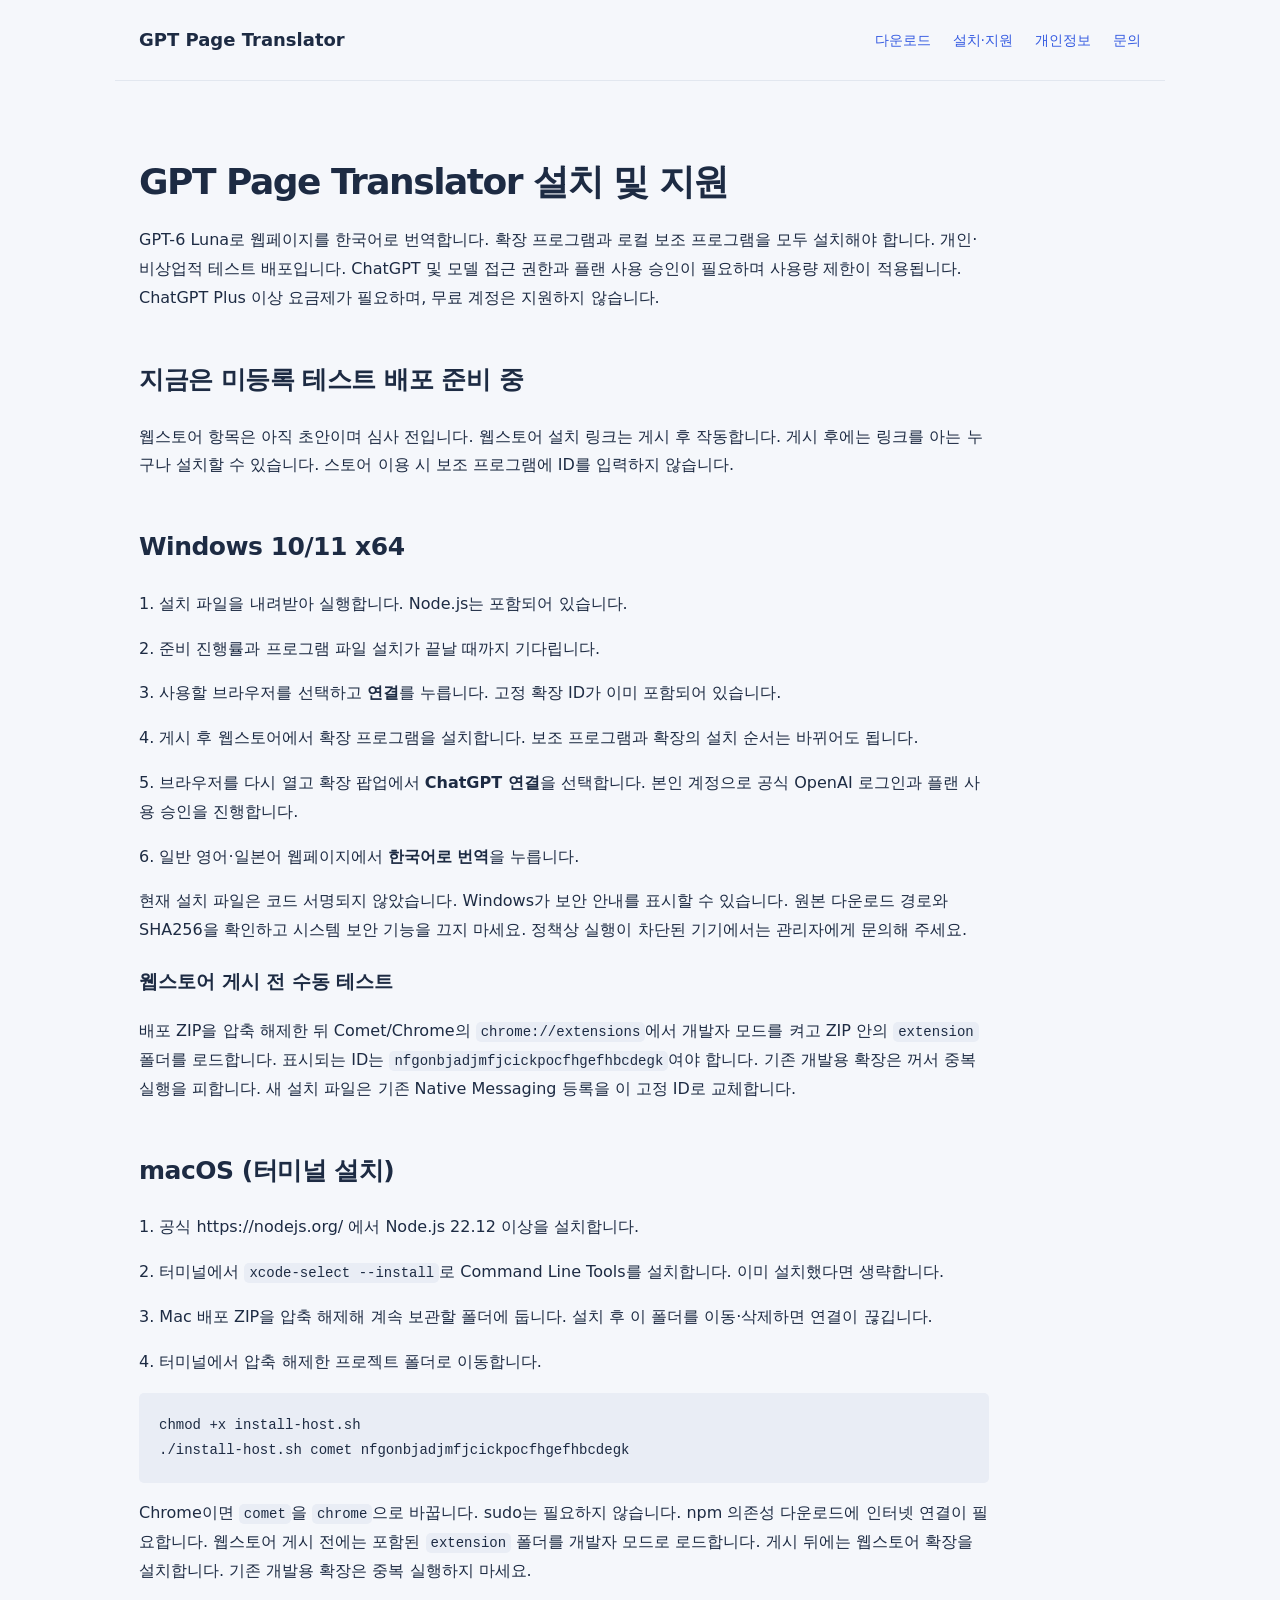
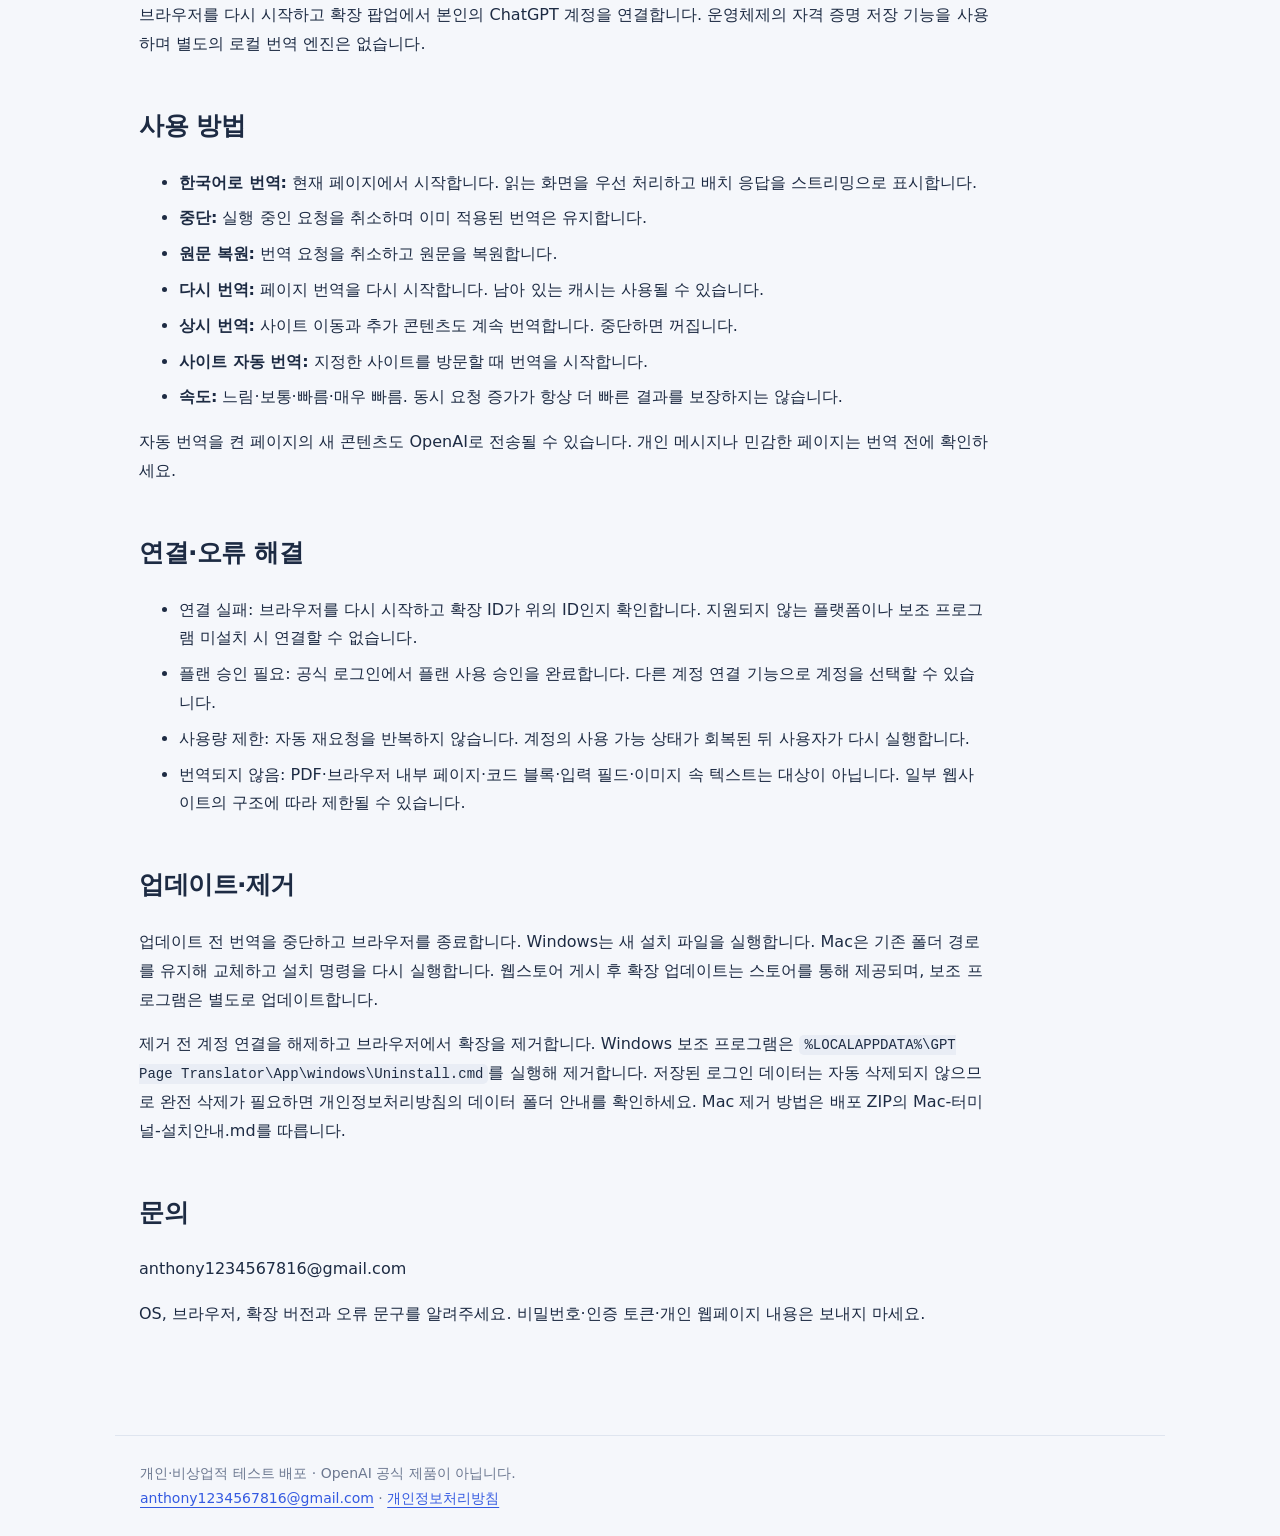
==== install.html @ ef42fb4f "Require ChatGPT Plus and preserve screenshot aspect ratio" ====
<!doctype html><html lang="ko"><head><meta charset="utf-8"><meta name="viewport" content="width=device-width,initial-scale=1"><title>설치·지원 · GPT Page Translator</title><meta name="description" content="GPT-6 Luna 기반 한국어 웹페이지 번역기. 설치 안내, 다운로드 및 개인정보처리방침."><link rel="stylesheet" href="style.css"></head><body><nav><strong>GPT Page Translator</strong><div class="links"><a href="index.html">다운로드</a><a href="install.html">설치·지원</a><a href="privacy.html">개인정보</a><a href="mailto:anthony1234567816@gmail.com">문의</a></div></nav><main><article class="article"><h1>GPT Page Translator 설치 및 지원</h1><p>GPT-6 Luna로 웹페이지를 한국어로 번역합니다. 확장 프로그램과 로컬 보조 프로그램을 모두 설치해야 합니다. 개인·비상업적 테스트 배포입니다. ChatGPT 및 모델 접근 권한과 플랜 사용 승인이 필요하며 사용량 제한이 적용됩니다. ChatGPT Plus 이상 요금제가 필요하며, 무료 계정은 지원하지 않습니다.</p><h2>지금은 미등록 테스트 배포 준비 중</h2><p>웹스토어 항목은 아직 초안이며 심사 전입니다. 웹스토어 설치 링크는 게시 후 작동합니다. 게시 후에는 링크를 아는 누구나 설치할 수 있습니다. 스토어 이용 시 보조 프로그램에 ID를 입력하지 않습니다.</p><h2>Windows 10/11 x64</h2><p>1. 설치 파일을 내려받아 실행합니다. Node.js는 포함되어 있습니다.</p><p>2. 준비 진행률과 프로그램 파일 설치가 끝날 때까지 기다립니다.</p><p>3. 사용할 브라우저를 선택하고 <strong>연결</strong>를 누릅니다. 고정 확장 ID가 이미 포함되어 있습니다.</p><p>4. 게시 후 웹스토어에서 확장 프로그램을 설치합니다. 보조 프로그램과 확장의 설치 순서는 바뀌어도 됩니다.</p><p>5. 브라우저를 다시 열고 확장 팝업에서 <strong>ChatGPT 연결</strong>을 선택합니다. 본인 계정으로 공식 OpenAI 로그인과 플랜 사용 승인을 진행합니다.</p><p>6. 일반 영어·일본어 웹페이지에서 <strong>한국어로 번역</strong>을 누릅니다.</p><p>현재 설치 파일은 코드 서명되지 않았습니다. Windows가 보안 안내를 표시할 수 있습니다. 원본 다운로드 경로와 SHA256을 확인하고 시스템 보안 기능을 끄지 마세요. 정책상 실행이 차단된 기기에서는 관리자에게 문의해 주세요.</p><h3>웹스토어 게시 전 수동 테스트</h3><p>배포 ZIP을 압축 해제한 뒤 Comet/Chrome의 <code>chrome://extensions</code>에서 개발자 모드를 켜고 ZIP 안의 <code>extension</code> 폴더를 로드합니다. 표시되는 ID는 <code>nfgonbjadjmfjcickpocfhgefhbcdegk</code>여야 합니다. 기존 개발용 확장은 꺼서 중복 실행을 피합니다. 새 설치 파일은 기존 Native Messaging 등록을 이 고정 ID로 교체합니다.</p><h2>macOS (터미널 설치)</h2><p>1. 공식 https://nodejs.org/ 에서 Node.js 22.12 이상을 설치합니다.</p><p>2. 터미널에서 <code>xcode-select --install</code>로 Command Line Tools를 설치합니다. 이미 설치했다면 생략합니다.</p><p>3. Mac 배포 ZIP을 압축 해제해 계속 보관할 폴더에 둡니다. 설치 후 이 폴더를 이동·삭제하면 연결이 끊깁니다.</p><p>4. 터미널에서 압축 해제한 프로젝트 폴더로 이동합니다.</p><pre><code>chmod +x install-host.sh
./install-host.sh comet nfgonbjadjmfjcickpocfhgefhbcdegk
</code></pre><p>Chrome이면 <code>comet</code>을 <code>chrome</code>으로 바꿉니다. sudo는 필요하지 않습니다. npm 의존성 다운로드에 인터넷 연결이 필요합니다. 웹스토어 게시 전에는 포함된 <code>extension</code> 폴더를 개발자 모드로 로드합니다. 게시 뒤에는 웹스토어 확장을 설치합니다. 기존 개발용 확장은 중복 실행하지 마세요.</p><p>브라우저를 다시 시작하고 확장 팝업에서 본인의 ChatGPT 계정을 연결합니다. 운영체제의 자격 증명 저장 기능을 사용하며 별도의 로컬 번역 엔진은 없습니다.</p><h2>사용 방법</h2><ul><li><strong>한국어로 번역:</strong> 현재 페이지에서 시작합니다. 읽는 화면을 우선 처리하고 배치 응답을 스트리밍으로 표시합니다.</li><li><strong>중단:</strong> 실행 중인 요청을 취소하며 이미 적용된 번역은 유지합니다.</li><li><strong>원문 복원:</strong> 번역 요청을 취소하고 원문을 복원합니다.</li><li><strong>다시 번역:</strong> 페이지 번역을 다시 시작합니다. 남아 있는 캐시는 사용될 수 있습니다.</li><li><strong>상시 번역:</strong> 사이트 이동과 추가 콘텐츠도 계속 번역합니다. 중단하면 꺼집니다.</li><li><strong>사이트 자동 번역:</strong> 지정한 사이트를 방문할 때 번역을 시작합니다.</li><li><strong>속도:</strong> 느림·보통·빠름·매우 빠름. 동시 요청 증가가 항상 더 빠른 결과를 보장하지는 않습니다.</li></ul><p>자동 번역을 켠 페이지의 새 콘텐츠도 OpenAI로 전송될 수 있습니다. 개인 메시지나 민감한 페이지는 번역 전에 확인하세요.</p><h2>연결·오류 해결</h2><ul><li>연결 실패: 브라우저를 다시 시작하고 확장 ID가 위의 ID인지 확인합니다. 지원되지 않는 플랫폼이나 보조 프로그램 미설치 시 연결할 수 없습니다.</li><li>플랜 승인 필요: 공식 로그인에서 플랜 사용 승인을 완료합니다. 다른 계정 연결 기능으로 계정을 선택할 수 있습니다.</li><li>사용량 제한: 자동 재요청을 반복하지 않습니다. 계정의 사용 가능 상태가 회복된 뒤 사용자가 다시 실행합니다.</li><li>번역되지 않음: PDF·브라우저 내부 페이지·코드 블록·입력 필드·이미지 속 텍스트는 대상이 아닙니다. 일부 웹사이트의 구조에 따라 제한될 수 있습니다.</li></ul><h2>업데이트·제거</h2><p>업데이트 전 번역을 중단하고 브라우저를 종료합니다. Windows는 새 설치 파일을 실행합니다. Mac은 기존 폴더 경로를 유지해 교체하고 설치 명령을 다시 실행합니다. 웹스토어 게시 후 확장 업데이트는 스토어를 통해 제공되며, 보조 프로그램은 별도로 업데이트합니다.</p><p>제거 전 계정 연결을 해제하고 브라우저에서 확장을 제거합니다. Windows 보조 프로그램은 <code>%LOCALAPPDATA%\GPT Page Translator\App\windows\Uninstall.cmd</code>를 실행해 제거합니다. 저장된 로그인 데이터는 자동 삭제되지 않으므로 완전 삭제가 필요하면 개인정보처리방침의 데이터 폴더 안내를 확인하세요. Mac 제거 방법은 배포 ZIP의 Mac-터미널-설치안내.md를 따릅니다.</p><h2>문의</h2><p>anthony1234567816@gmail.com</p><p>OS, 브라우저, 확장 버전과 오류 문구를 알려주세요. 비밀번호·인증 토큰·개인 웹페이지 내용은 보내지 마세요.</p></article></main><footer>개인·비상업적 테스트 배포 · OpenAI 공식 제품이 아닙니다.<br><a href="mailto:anthony1234567816@gmail.com">anthony1234567816@gmail.com</a> · <a href="privacy.html">개인정보처리방침</a></footer></body></html>
---- style.css ----
*{box-sizing:border-box}html{scroll-behavior:smooth}body{margin:0;background:#f5f7fb;color:#1d2b43;font:16px/1.8 system-ui,-apple-system,sans-serif}a{color:#345ae1;text-underline-offset:4px}nav{max-width:1050px;margin:auto;padding:24px;display:flex;align-items:center;justify-content:space-between;gap:20px;border-bottom:1px solid #e2e7ef}nav a{font-size:14px;text-decoration:none}nav strong{font-size:18px}.links{display:flex;gap:22px;flex-wrap:wrap}main{max-width:1050px;margin:auto;padding:60px 24px 90px}h1{font-size:clamp(32px,5vw,52px);line-height:1.25;letter-spacing:-1.5px;margin:18px 0 22px}h2{font-size:25px;margin-top:44px;letter-spacing:-.5px}h3{font-size:19px}.tag{display:inline-block;border:1px solid #d8e0f7;color:#4560a1;border-radius:40px;padding:3px 12px;font-size:13px}.intro{font-size:19px;color:#5a6983;max-width:720px}.cards{display:grid;grid-template-columns:1fr 1fr;gap:22px;margin:35px 0}.card{background:white;border:1px solid #e0e5ef;padding:30px;border-radius:20px}.card h2{margin:0 0 10px}.button{display:inline-block;background:#4563ea;color:white;text-decoration:none;border-radius:10px;padding:12px 20px;margin-top:15px;font-weight:600}.secondary{background:#e9edfb;color:#3651bf}.note{background:#eaf0fd;border-left:3px solid #6d83e9;padding:18px 22px;color:#435675}.muted{font-size:14px;color:#68758c}code,pre{background:#e9edf5;border-radius:5px;font-size:14px}code{padding:2px 5px}pre{padding:20px;overflow-x:auto}pre code{padding:0}li{margin:7px 0}.article{max-width:850px}.article h1{font-size:36px}footer{border-top:1px solid #dfe5ef;max-width:1050px;margin:auto;padding:25px;font-size:14px;color:#6c7890}.shot{width:100%;height:auto;max-width:100%;display:block;border-radius:15px;border:1px solid #dbe2ef;margin:35px 0}table{border-collapse:collapse;width:100%;font-size:14px}th,td{border-bottom:1px solid #dfe4ed;padding:12px;text-align:left}@media(max-width:650px){nav{align-items:flex-start;flex-direction:column}.cards{grid-template-columns:1fr}main{padding-top:35px}}@media(prefers-reduced-motion:reduce){html{scroll-behavior:auto}}
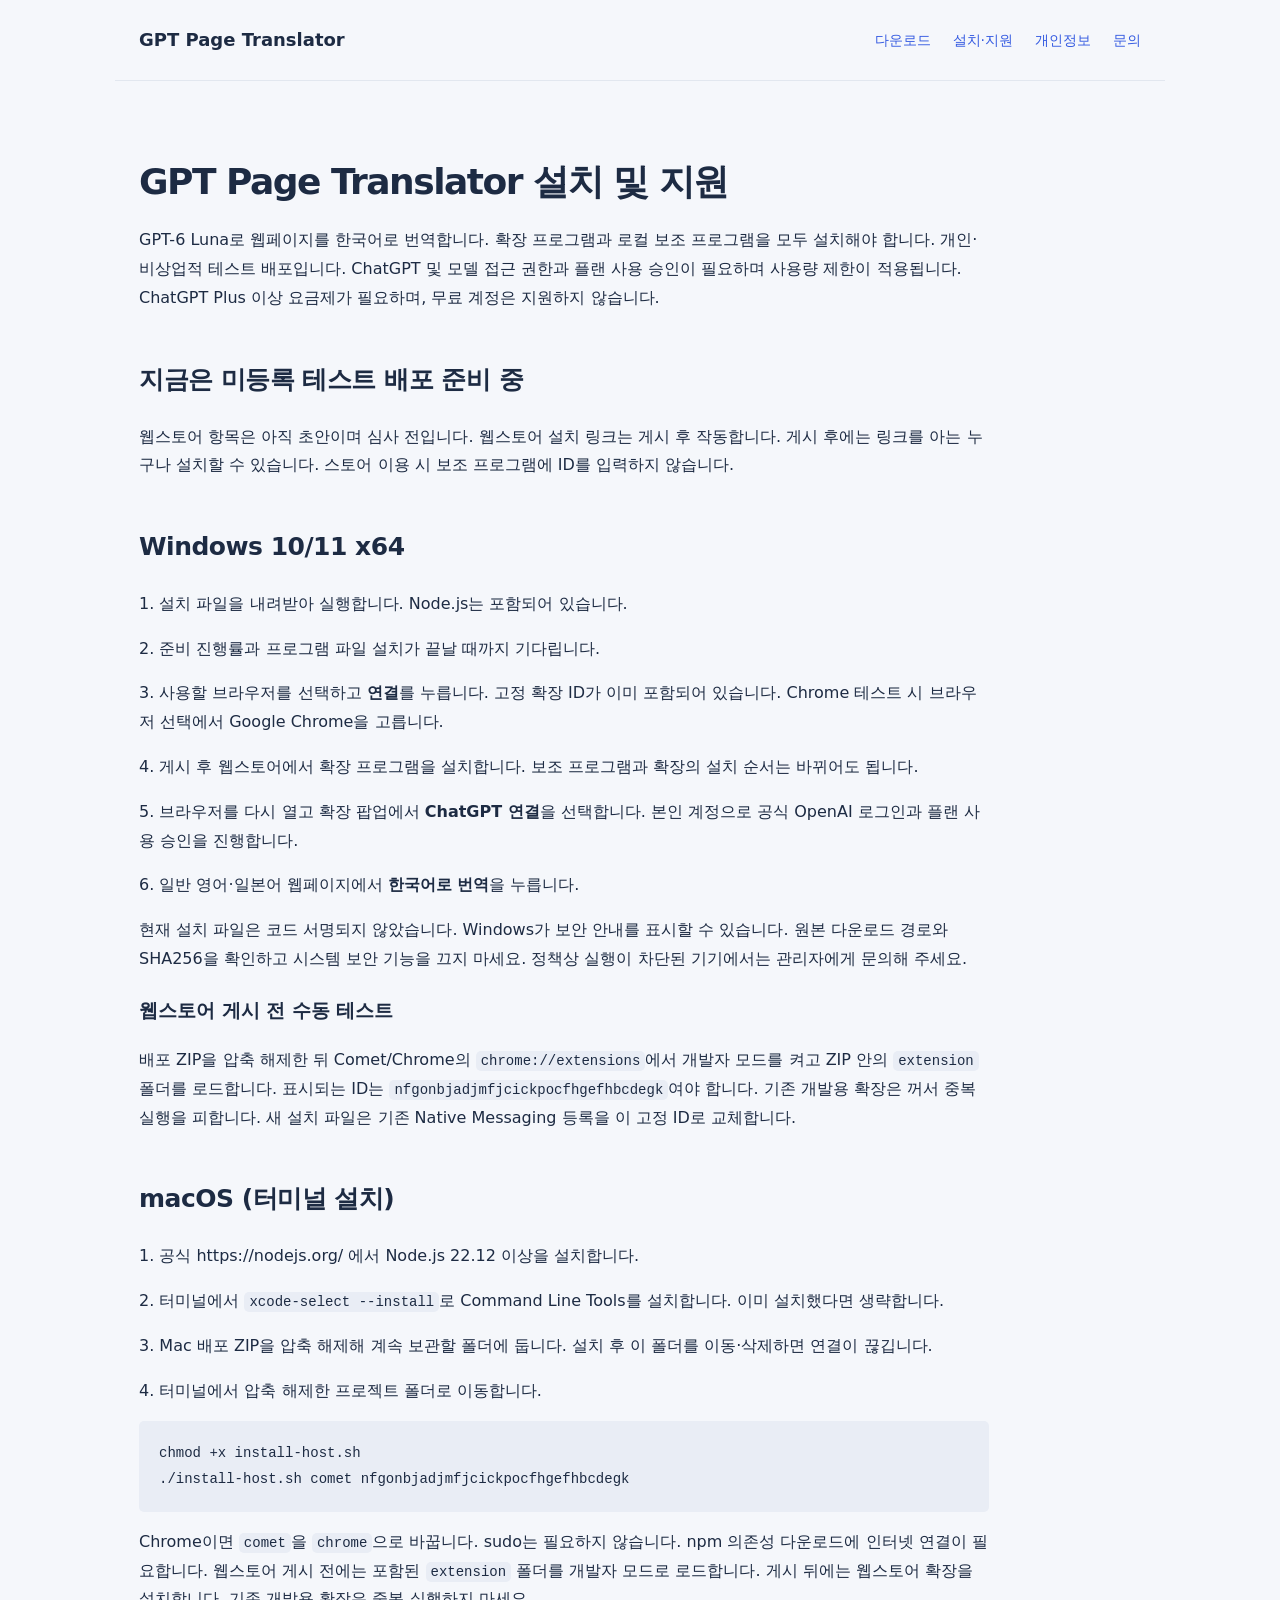
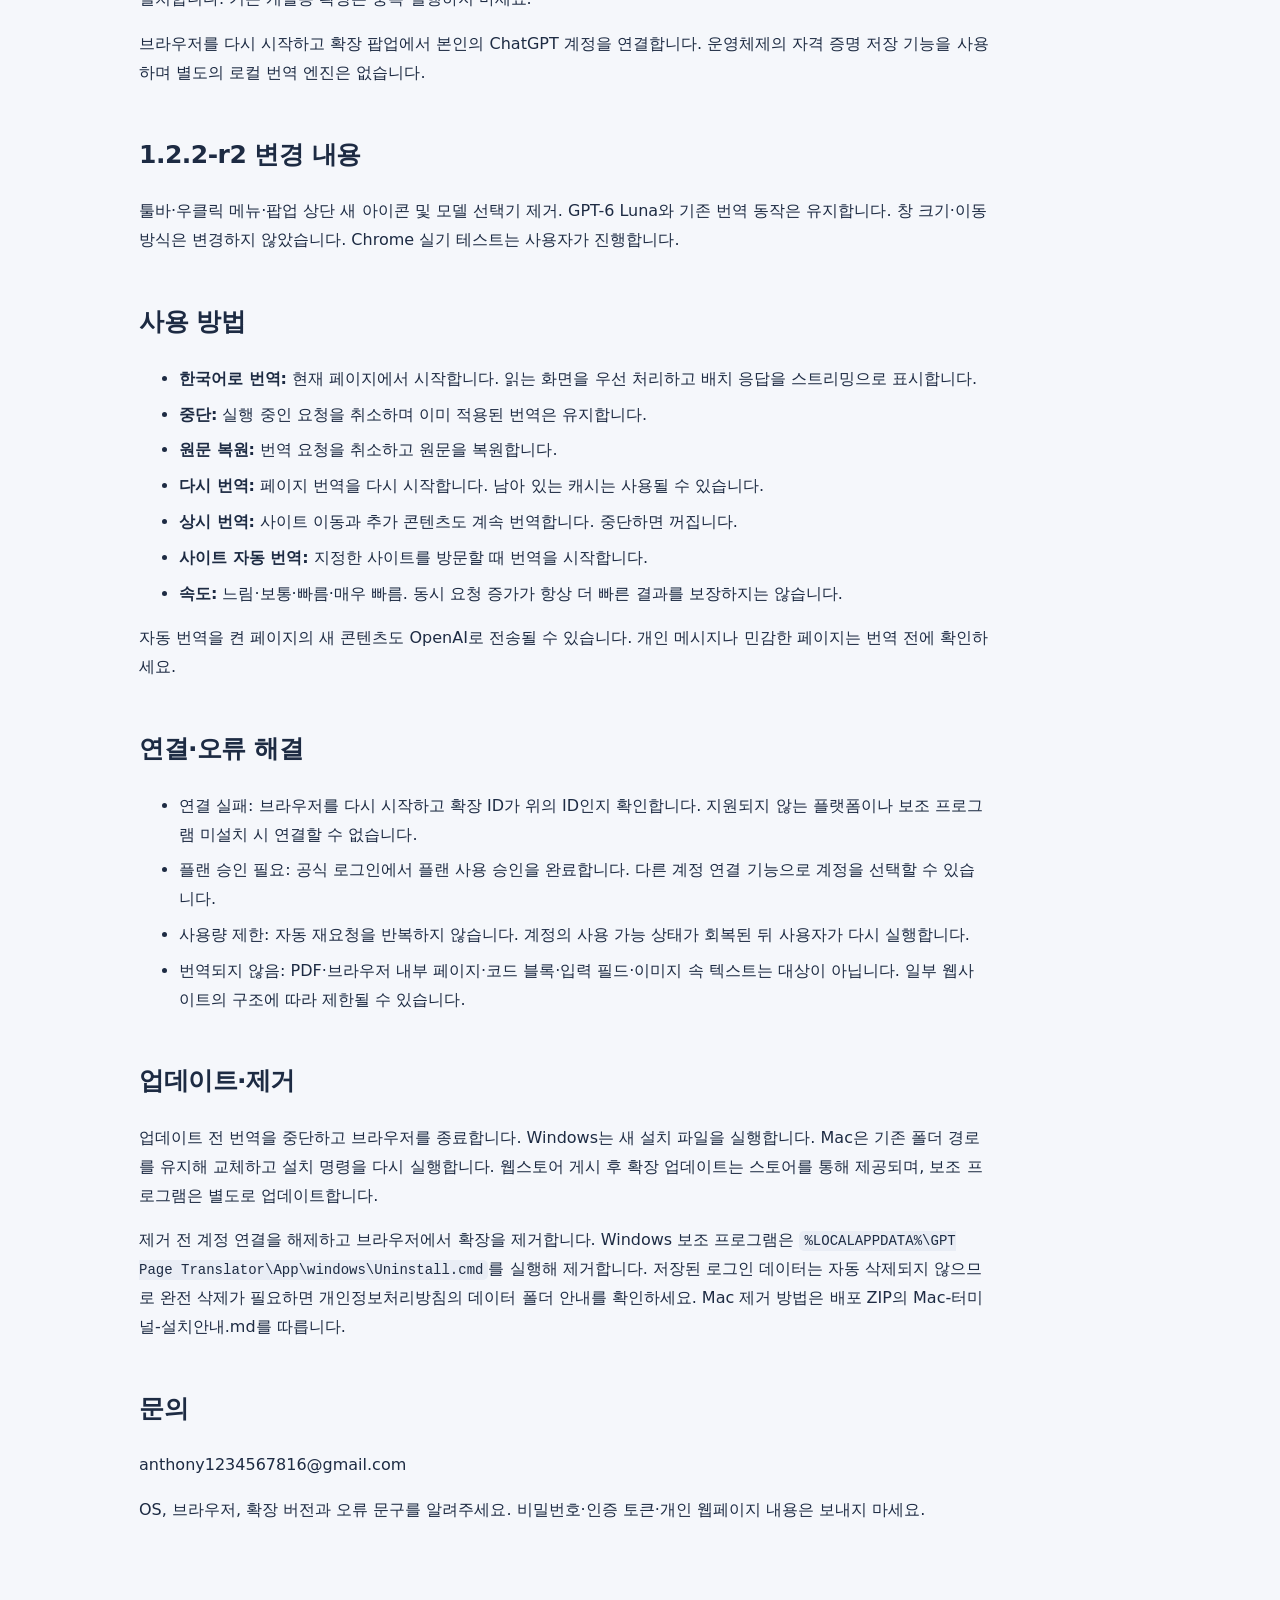
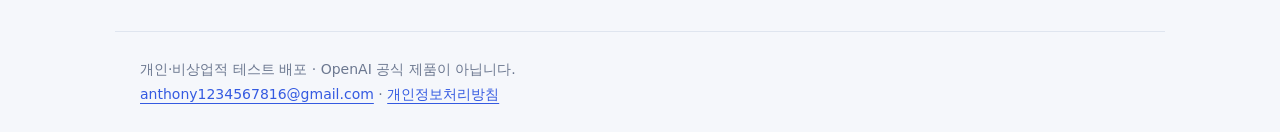
==== commit d68dbda6: "Point downloads to refreshed 1.2.2-r2 Chrome test packages" ====
--- a/install.html
+++ b/install.html
@@ -1,3 +1,3 @@
-<!doctype html><html lang="ko"><head><meta charset="utf-8"><meta name="viewport" content="width=device-width,initial-scale=1"><title>설치·지원 · GPT Page Translator</title><meta name="description" content="GPT-6 Luna 기반 한국어 웹페이지 번역기. 설치 안내, 다운로드 및 개인정보처리방침."><link rel="stylesheet" href="style.css"></head><body><nav><strong>GPT Page Translator</strong><div class="links"><a href="index.html">다운로드</a><a href="install.html">설치·지원</a><a href="privacy.html">개인정보</a><a href="mailto:anthony1234567816@gmail.com">문의</a></div></nav><main><article class="article"><h1>GPT Page Translator 설치 및 지원</h1><p>GPT-6 Luna로 웹페이지를 한국어로 번역합니다. 확장 프로그램과 로컬 보조 프로그램을 모두 설치해야 합니다. 개인·비상업적 테스트 배포입니다. ChatGPT 및 모델 접근 권한과 플랜 사용 승인이 필요하며 사용량 제한이 적용됩니다. ChatGPT Plus 이상 요금제가 필요하며, 무료 계정은 지원하지 않습니다.</p><h2>지금은 미등록 테스트 배포 준비 중</h2><p>웹스토어 항목은 아직 초안이며 심사 전입니다. 웹스토어 설치 링크는 게시 후 작동합니다. 게시 후에는 링크를 아는 누구나 설치할 수 있습니다. 스토어 이용 시 보조 프로그램에 ID를 입력하지 않습니다.</p><h2>Windows 10/11 x64</h2><p>1. 설치 파일을 내려받아 실행합니다. Node.js는 포함되어 있습니다.</p><p>2. 준비 진행률과 프로그램 파일 설치가 끝날 때까지 기다립니다.</p><p>3. 사용할 브라우저를 선택하고 <strong>연결</strong>를 누릅니다. 고정 확장 ID가 이미 포함되어 있습니다.</p><p>4. 게시 후 웹스토어에서 확장 프로그램을 설치합니다. 보조 프로그램과 확장의 설치 순서는 바뀌어도 됩니다.</p><p>5. 브라우저를 다시 열고 확장 팝업에서 <strong>ChatGPT 연결</strong>을 선택합니다. 본인 계정으로 공식 OpenAI 로그인과 플랜 사용 승인을 진행합니다.</p><p>6. 일반 영어·일본어 웹페이지에서 <strong>한국어로 번역</strong>을 누릅니다.</p><p>현재 설치 파일은 코드 서명되지 않았습니다. Windows가 보안 안내를 표시할 수 있습니다. 원본 다운로드 경로와 SHA256을 확인하고 시스템 보안 기능을 끄지 마세요. 정책상 실행이 차단된 기기에서는 관리자에게 문의해 주세요.</p><h3>웹스토어 게시 전 수동 테스트</h3><p>배포 ZIP을 압축 해제한 뒤 Comet/Chrome의 <code>chrome://extensions</code>에서 개발자 모드를 켜고 ZIP 안의 <code>extension</code> 폴더를 로드합니다. 표시되는 ID는 <code>nfgonbjadjmfjcickpocfhgefhbcdegk</code>여야 합니다. 기존 개발용 확장은 꺼서 중복 실행을 피합니다. 새 설치 파일은 기존 Native Messaging 등록을 이 고정 ID로 교체합니다.</p><h2>macOS (터미널 설치)</h2><p>1. 공식 https://nodejs.org/ 에서 Node.js 22.12 이상을 설치합니다.</p><p>2. 터미널에서 <code>xcode-select --install</code>로 Command Line Tools를 설치합니다. 이미 설치했다면 생략합니다.</p><p>3. Mac 배포 ZIP을 압축 해제해 계속 보관할 폴더에 둡니다. 설치 후 이 폴더를 이동·삭제하면 연결이 끊깁니다.</p><p>4. 터미널에서 압축 해제한 프로젝트 폴더로 이동합니다.</p><pre><code>chmod +x install-host.sh
+<!doctype html><html lang="ko"><head><meta charset="utf-8"><meta name="viewport" content="width=device-width,initial-scale=1"><title>설치·지원 · GPT Page Translator</title><meta name="description" content="GPT-6 Luna 기반 한국어 웹페이지 번역기. 설치 안내, 다운로드 및 개인정보처리방침."><link rel="stylesheet" href="style-1.2.2-ko.css"></head><body><nav><strong>GPT Page Translator</strong><div class="links"><a href="index.html">다운로드</a><a href="install.html">설치·지원</a><a href="privacy.html">개인정보</a><a href="mailto:anthony1234567816@gmail.com">문의</a></div></nav><main><article class="article"><h1>GPT Page Translator 설치 및 지원</h1><p>GPT-6 Luna로 웹페이지를 한국어로 번역합니다. 확장 프로그램과 로컬 보조 프로그램을 모두 설치해야 합니다. 개인·비상업적 테스트 배포입니다. ChatGPT 및 모델 접근 권한과 플랜 사용 승인이 필요하며 사용량 제한이 적용됩니다. ChatGPT Plus 이상 요금제가 필요하며, 무료 계정은 지원하지 않습니다.</p><h2>지금은 미등록 테스트 배포 준비 중</h2><p>웹스토어 항목은 아직 초안이며 심사 전입니다. 웹스토어 설치 링크는 게시 후 작동합니다. 게시 후에는 링크를 아는 누구나 설치할 수 있습니다. 스토어 이용 시 보조 프로그램에 ID를 입력하지 않습니다.</p><h2>Windows 10/11 x64</h2><p>1. 설치 파일을 내려받아 실행합니다. Node.js는 포함되어 있습니다.</p><p>2. 준비 진행률과 프로그램 파일 설치가 끝날 때까지 기다립니다.</p><p>3. 사용할 브라우저를 선택하고 <strong>연결</strong>를 누릅니다. 고정 확장 ID가 이미 포함되어 있습니다. Chrome 테스트 시 브라우저 선택에서 Google Chrome을 고릅니다.</p><p>4. 게시 후 웹스토어에서 확장 프로그램을 설치합니다. 보조 프로그램과 확장의 설치 순서는 바뀌어도 됩니다.</p><p>5. 브라우저를 다시 열고 확장 팝업에서 <strong>ChatGPT 연결</strong>을 선택합니다. 본인 계정으로 공식 OpenAI 로그인과 플랜 사용 승인을 진행합니다.</p><p>6. 일반 영어·일본어 웹페이지에서 <strong>한국어로 번역</strong>을 누릅니다.</p><p>현재 설치 파일은 코드 서명되지 않았습니다. Windows가 보안 안내를 표시할 수 있습니다. 원본 다운로드 경로와 SHA256을 확인하고 시스템 보안 기능을 끄지 마세요. 정책상 실행이 차단된 기기에서는 관리자에게 문의해 주세요.</p><h3>웹스토어 게시 전 수동 테스트</h3><p>배포 ZIP을 압축 해제한 뒤 Comet/Chrome의 <code>chrome://extensions</code>에서 개발자 모드를 켜고 ZIP 안의 <code>extension</code> 폴더를 로드합니다. 표시되는 ID는 <code>nfgonbjadjmfjcickpocfhgefhbcdegk</code>여야 합니다. 기존 개발용 확장은 꺼서 중복 실행을 피합니다. 새 설치 파일은 기존 Native Messaging 등록을 이 고정 ID로 교체합니다.</p><h2>macOS (터미널 설치)</h2><p>1. 공식 https://nodejs.org/ 에서 Node.js 22.12 이상을 설치합니다.</p><p>2. 터미널에서 <code>xcode-select --install</code>로 Command Line Tools를 설치합니다. 이미 설치했다면 생략합니다.</p><p>3. Mac 배포 ZIP을 압축 해제해 계속 보관할 폴더에 둡니다. 설치 후 이 폴더를 이동·삭제하면 연결이 끊깁니다.</p><p>4. 터미널에서 압축 해제한 프로젝트 폴더로 이동합니다.</p><pre><code>chmod +x install-host.sh
 ./install-host.sh comet nfgonbjadjmfjcickpocfhgefhbcdegk
-</code></pre><p>Chrome이면 <code>comet</code>을 <code>chrome</code>으로 바꿉니다. sudo는 필요하지 않습니다. npm 의존성 다운로드에 인터넷 연결이 필요합니다. 웹스토어 게시 전에는 포함된 <code>extension</code> 폴더를 개발자 모드로 로드합니다. 게시 뒤에는 웹스토어 확장을 설치합니다. 기존 개발용 확장은 중복 실행하지 마세요.</p><p>브라우저를 다시 시작하고 확장 팝업에서 본인의 ChatGPT 계정을 연결합니다. 운영체제의 자격 증명 저장 기능을 사용하며 별도의 로컬 번역 엔진은 없습니다.</p><h2>사용 방법</h2><ul><li><strong>한국어로 번역:</strong> 현재 페이지에서 시작합니다. 읽는 화면을 우선 처리하고 배치 응답을 스트리밍으로 표시합니다.</li><li><strong>중단:</strong> 실행 중인 요청을 취소하며 이미 적용된 번역은 유지합니다.</li><li><strong>원문 복원:</strong> 번역 요청을 취소하고 원문을 복원합니다.</li><li><strong>다시 번역:</strong> 페이지 번역을 다시 시작합니다. 남아 있는 캐시는 사용될 수 있습니다.</li><li><strong>상시 번역:</strong> 사이트 이동과 추가 콘텐츠도 계속 번역합니다. 중단하면 꺼집니다.</li><li><strong>사이트 자동 번역:</strong> 지정한 사이트를 방문할 때 번역을 시작합니다.</li><li><strong>속도:</strong> 느림·보통·빠름·매우 빠름. 동시 요청 증가가 항상 더 빠른 결과를 보장하지는 않습니다.</li></ul><p>자동 번역을 켠 페이지의 새 콘텐츠도 OpenAI로 전송될 수 있습니다. 개인 메시지나 민감한 페이지는 번역 전에 확인하세요.</p><h2>연결·오류 해결</h2><ul><li>연결 실패: 브라우저를 다시 시작하고 확장 ID가 위의 ID인지 확인합니다. 지원되지 않는 플랫폼이나 보조 프로그램 미설치 시 연결할 수 없습니다.</li><li>플랜 승인 필요: 공식 로그인에서 플랜 사용 승인을 완료합니다. 다른 계정 연결 기능으로 계정을 선택할 수 있습니다.</li><li>사용량 제한: 자동 재요청을 반복하지 않습니다. 계정의 사용 가능 상태가 회복된 뒤 사용자가 다시 실행합니다.</li><li>번역되지 않음: PDF·브라우저 내부 페이지·코드 블록·입력 필드·이미지 속 텍스트는 대상이 아닙니다. 일부 웹사이트의 구조에 따라 제한될 수 있습니다.</li></ul><h2>업데이트·제거</h2><p>업데이트 전 번역을 중단하고 브라우저를 종료합니다. Windows는 새 설치 파일을 실행합니다. Mac은 기존 폴더 경로를 유지해 교체하고 설치 명령을 다시 실행합니다. 웹스토어 게시 후 확장 업데이트는 스토어를 통해 제공되며, 보조 프로그램은 별도로 업데이트합니다.</p><p>제거 전 계정 연결을 해제하고 브라우저에서 확장을 제거합니다. Windows 보조 프로그램은 <code>%LOCALAPPDATA%\GPT Page Translator\App\windows\Uninstall.cmd</code>를 실행해 제거합니다. 저장된 로그인 데이터는 자동 삭제되지 않으므로 완전 삭제가 필요하면 개인정보처리방침의 데이터 폴더 안내를 확인하세요. Mac 제거 방법은 배포 ZIP의 Mac-터미널-설치안내.md를 따릅니다.</p><h2>문의</h2><p>anthony1234567816@gmail.com</p><p>OS, 브라우저, 확장 버전과 오류 문구를 알려주세요. 비밀번호·인증 토큰·개인 웹페이지 내용은 보내지 마세요.</p></article></main><footer>개인·비상업적 테스트 배포 · OpenAI 공식 제품이 아닙니다.<br><a href="mailto:anthony1234567816@gmail.com">anthony1234567816@gmail.com</a> · <a href="privacy.html">개인정보처리방침</a></footer></body></html>+</code></pre><p>Chrome이면 <code>comet</code>을 <code>chrome</code>으로 바꿉니다. sudo는 필요하지 않습니다. npm 의존성 다운로드에 인터넷 연결이 필요합니다. 웹스토어 게시 전에는 포함된 <code>extension</code> 폴더를 개발자 모드로 로드합니다. 게시 뒤에는 웹스토어 확장을 설치합니다. 기존 개발용 확장은 중복 실행하지 마세요.</p><p>브라우저를 다시 시작하고 확장 팝업에서 본인의 ChatGPT 계정을 연결합니다. 운영체제의 자격 증명 저장 기능을 사용하며 별도의 로컬 번역 엔진은 없습니다.</p><h2>1.2.2-r2 변경 내용</h2><p>툴바·우클릭 메뉴·팝업 상단 새 아이콘 및 모델 선택기 제거. GPT-6 Luna와 기존 번역 동작은 유지합니다. 창 크기·이동 방식은 변경하지 않았습니다. Chrome 실기 테스트는 사용자가 진행합니다.</p><h2>사용 방법</h2><ul><li><strong>한국어로 번역:</strong> 현재 페이지에서 시작합니다. 읽는 화면을 우선 처리하고 배치 응답을 스트리밍으로 표시합니다.</li><li><strong>중단:</strong> 실행 중인 요청을 취소하며 이미 적용된 번역은 유지합니다.</li><li><strong>원문 복원:</strong> 번역 요청을 취소하고 원문을 복원합니다.</li><li><strong>다시 번역:</strong> 페이지 번역을 다시 시작합니다. 남아 있는 캐시는 사용될 수 있습니다.</li><li><strong>상시 번역:</strong> 사이트 이동과 추가 콘텐츠도 계속 번역합니다. 중단하면 꺼집니다.</li><li><strong>사이트 자동 번역:</strong> 지정한 사이트를 방문할 때 번역을 시작합니다.</li><li><strong>속도:</strong> 느림·보통·빠름·매우 빠름. 동시 요청 증가가 항상 더 빠른 결과를 보장하지는 않습니다.</li></ul><p>자동 번역을 켠 페이지의 새 콘텐츠도 OpenAI로 전송될 수 있습니다. 개인 메시지나 민감한 페이지는 번역 전에 확인하세요.</p><h2>연결·오류 해결</h2><ul><li>연결 실패: 브라우저를 다시 시작하고 확장 ID가 위의 ID인지 확인합니다. 지원되지 않는 플랫폼이나 보조 프로그램 미설치 시 연결할 수 없습니다.</li><li>플랜 승인 필요: 공식 로그인에서 플랜 사용 승인을 완료합니다. 다른 계정 연결 기능으로 계정을 선택할 수 있습니다.</li><li>사용량 제한: 자동 재요청을 반복하지 않습니다. 계정의 사용 가능 상태가 회복된 뒤 사용자가 다시 실행합니다.</li><li>번역되지 않음: PDF·브라우저 내부 페이지·코드 블록·입력 필드·이미지 속 텍스트는 대상이 아닙니다. 일부 웹사이트의 구조에 따라 제한될 수 있습니다.</li></ul><h2>업데이트·제거</h2><p>업데이트 전 번역을 중단하고 브라우저를 종료합니다. Windows는 새 설치 파일을 실행합니다. Mac은 기존 폴더 경로를 유지해 교체하고 설치 명령을 다시 실행합니다. 웹스토어 게시 후 확장 업데이트는 스토어를 통해 제공되며, 보조 프로그램은 별도로 업데이트합니다.</p><p>제거 전 계정 연결을 해제하고 브라우저에서 확장을 제거합니다. Windows 보조 프로그램은 <code>%LOCALAPPDATA%\GPT Page Translator\App\windows\Uninstall.cmd</code>를 실행해 제거합니다. 저장된 로그인 데이터는 자동 삭제되지 않으므로 완전 삭제가 필요하면 개인정보처리방침의 데이터 폴더 안내를 확인하세요. Mac 제거 방법은 배포 ZIP의 Mac-터미널-설치안내.md를 따릅니다.</p><h2>문의</h2><p>anthony1234567816@gmail.com</p><p>OS, 브라우저, 확장 버전과 오류 문구를 알려주세요. 비밀번호·인증 토큰·개인 웹페이지 내용은 보내지 마세요.</p></article></main><footer>개인·비상업적 테스트 배포 · OpenAI 공식 제품이 아닙니다.<br><a href="mailto:anthony1234567816@gmail.com">anthony1234567816@gmail.com</a> · <a href="privacy.html">개인정보처리방침</a></footer></body></html>
--- a/style-1.2.2-ko.css
+++ b/style-1.2.2-ko.css
@@ -0,0 +1 @@
+*{box-sizing:border-box}html{scroll-behavior:smooth}body{margin:0;background:#f5f7fb;color:#1d2b43;font:16px/1.8 system-ui,-apple-system,sans-serif}a{color:#345ae1;text-underline-offset:4px}nav{max-width:1050px;margin:auto;padding:24px;display:flex;align-items:center;justify-content:space-between;gap:20px;border-bottom:1px solid #e2e7ef}nav a{font-size:14px;text-decoration:none}nav strong{font-size:18px}.links{display:flex;gap:22px;flex-wrap:wrap}main{max-width:1050px;margin:auto;padding:60px 24px 90px}h1{font-size:clamp(32px,5vw,52px);line-height:1.25;letter-spacing:-1.5px;margin:18px 0 22px}h2{font-size:25px;margin-top:44px;letter-spacing:-.5px}h3{font-size:19px}.tag{display:inline-block;border:1px solid #d8e0f7;color:#4560a1;border-radius:40px;padding:3px 12px;font-size:13px}.intro{font-size:19px;color:#5a6983;max-width:720px}.cards{display:grid;grid-template-columns:1fr 1fr;gap:22px;margin:35px 0}.card{background:white;border:1px solid #e0e5ef;padding:30px;border-radius:20px}.card h2{margin:0 0 10px}.button{display:inline-block;background:#4563ea;color:white;text-decoration:none;border-radius:10px;padding:12px 20px;margin-top:15px;font-weight:600}.secondary{background:#e9edfb;color:#3651bf}.note{background:#eaf0fd;border-left:3px solid #6d83e9;padding:18px 22px;color:#435675}.muted{font-size:14px;color:#68758c}code,pre{background:#e9edf5;border-radius:5px;font-size:14px}code{padding:2px 5px}pre{padding:20px;overflow-x:auto}pre code{padding:0}li{margin:7px 0}.article{max-width:850px}.article h1{font-size:36px}footer{border-top:1px solid #dfe5ef;max-width:1050px;margin:auto;padding:25px;font-size:14px;color:#6c7890}.shot{width:100%;height:auto;max-width:100%;display:block;border-radius:15px;border:1px solid #dbe2ef;margin:35px 0}table{border-collapse:collapse;width:100%;font-size:14px}th,td{border-bottom:1px solid #dfe4ed;padding:12px;text-align:left}@media(max-width:650px){nav{align-items:flex-start;flex-direction:column}.cards{grid-template-columns:1fr}main{padding-top:35px}}@media(prefers-reduced-motion:reduce){html{scroll-behavior:auto}}
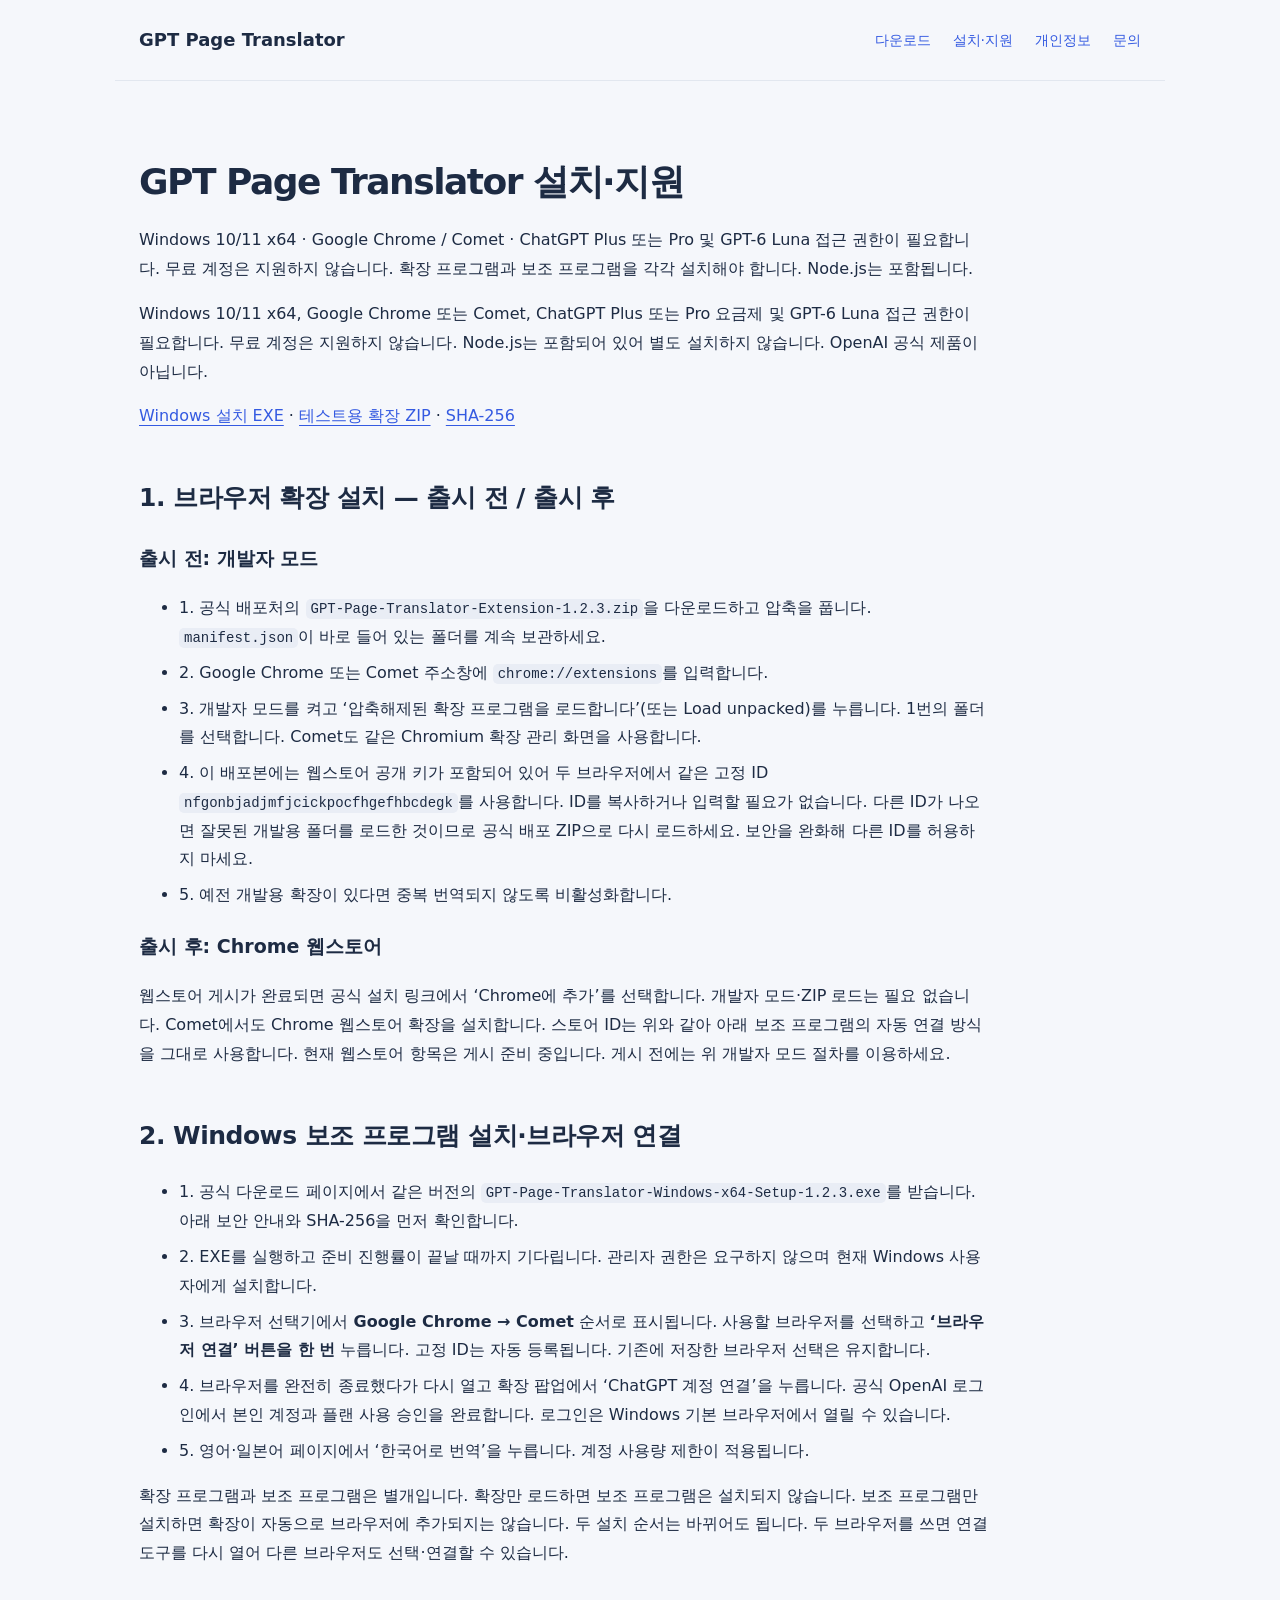
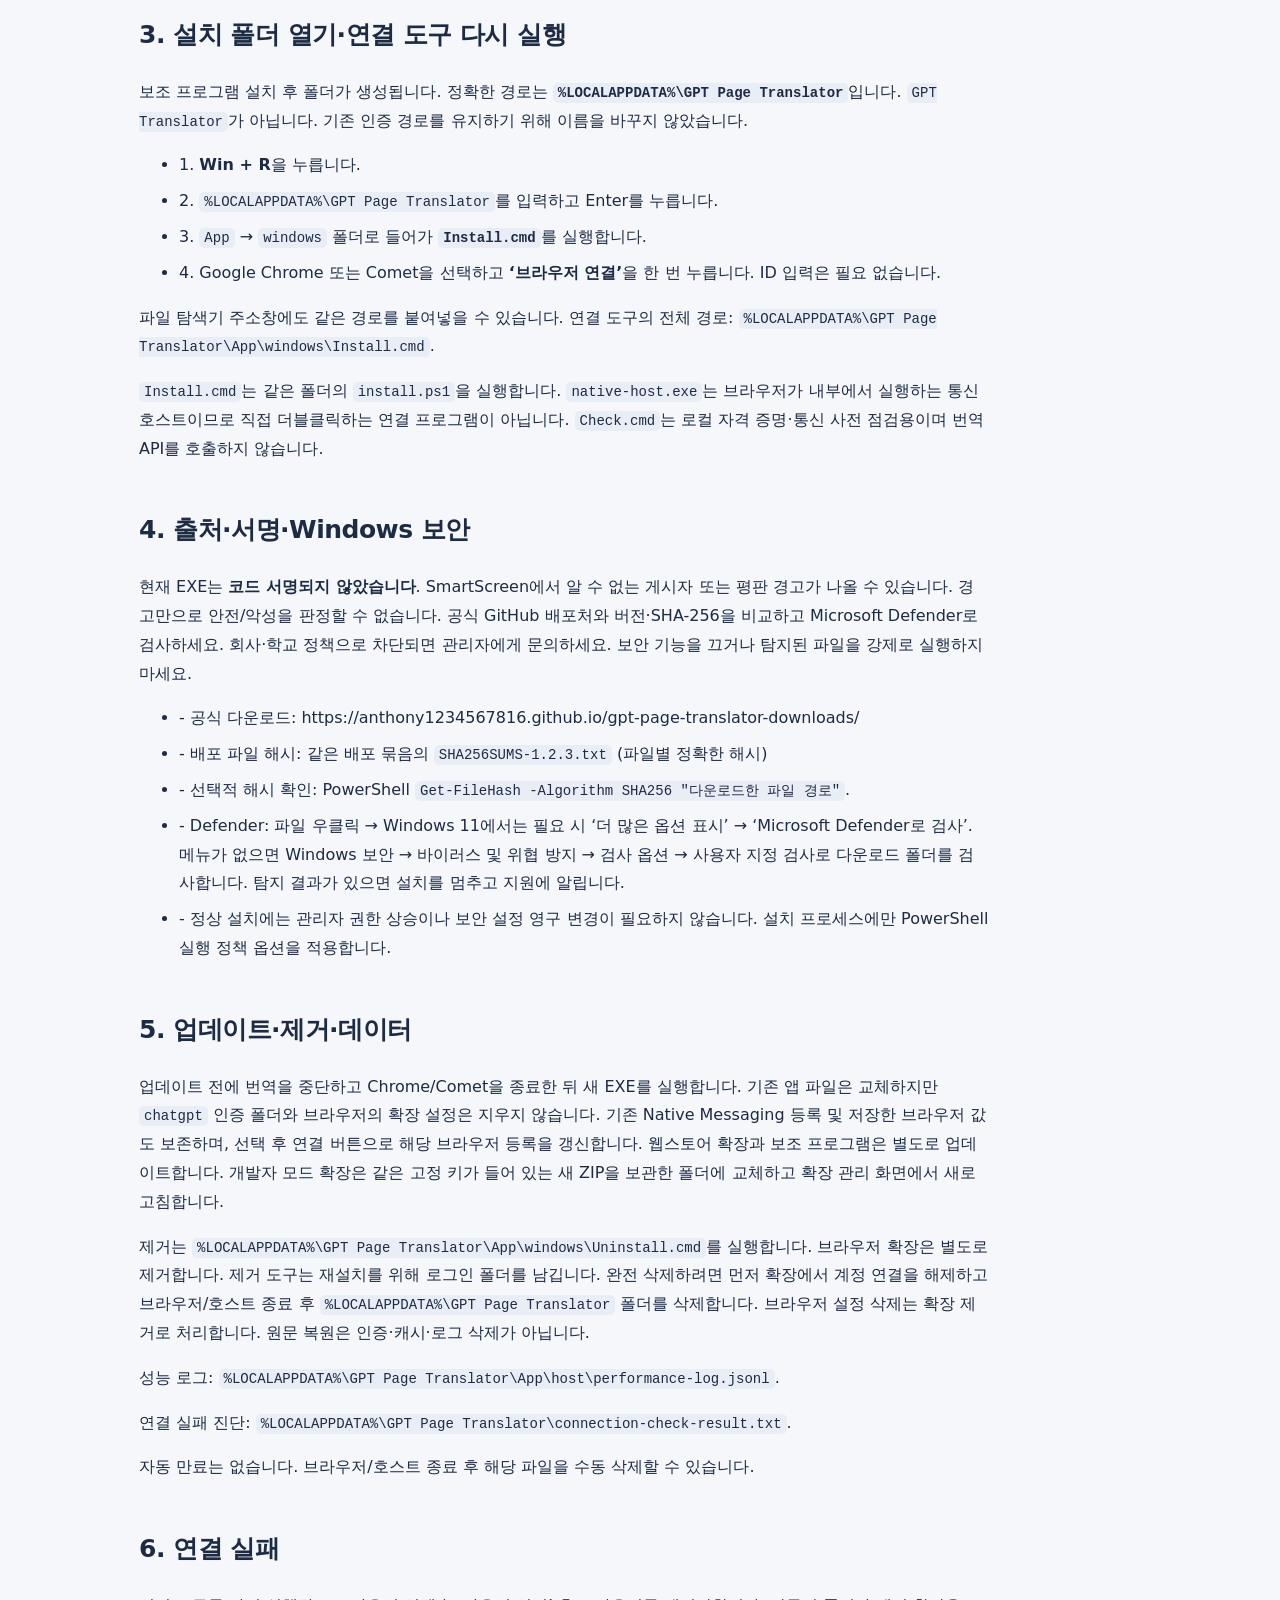
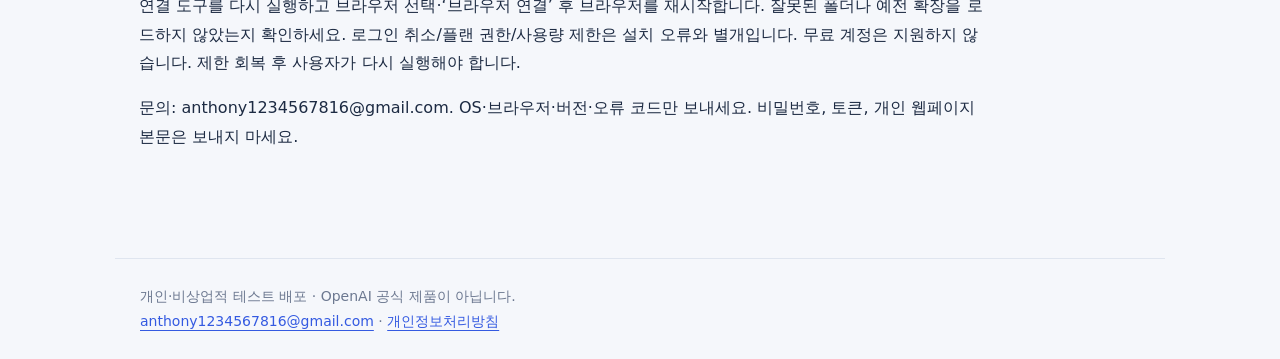
==== commit 4824b7c5: "Publish v1.2.3 Windows installation and privacy guidance" ====
--- a/install.html
+++ b/install.html
@@ -1,3 +1,49 @@
-<!doctype html><html lang="ko"><head><meta charset="utf-8"><meta name="viewport" content="width=device-width,initial-scale=1"><title>설치·지원 · GPT Page Translator</title><meta name="description" content="GPT-6 Luna 기반 한국어 웹페이지 번역기. 설치 안내, 다운로드 및 개인정보처리방침."><link rel="stylesheet" href="style-1.2.2-ko.css"></head><body><nav><strong>GPT Page Translator</strong><div class="links"><a href="index.html">다운로드</a><a href="install.html">설치·지원</a><a href="privacy.html">개인정보</a><a href="mailto:anthony1234567816@gmail.com">문의</a></div></nav><main><article class="article"><h1>GPT Page Translator 설치 및 지원</h1><p>GPT-6 Luna로 웹페이지를 한국어로 번역합니다. 확장 프로그램과 로컬 보조 프로그램을 모두 설치해야 합니다. 개인·비상업적 테스트 배포입니다. ChatGPT 및 모델 접근 권한과 플랜 사용 승인이 필요하며 사용량 제한이 적용됩니다. ChatGPT Plus 이상 요금제가 필요하며, 무료 계정은 지원하지 않습니다.</p><h2>지금은 미등록 테스트 배포 준비 중</h2><p>웹스토어 항목은 아직 초안이며 심사 전입니다. 웹스토어 설치 링크는 게시 후 작동합니다. 게시 후에는 링크를 아는 누구나 설치할 수 있습니다. 스토어 이용 시 보조 프로그램에 ID를 입력하지 않습니다.</p><h2>Windows 10/11 x64</h2><p>1. 설치 파일을 내려받아 실행합니다. Node.js는 포함되어 있습니다.</p><p>2. 준비 진행률과 프로그램 파일 설치가 끝날 때까지 기다립니다.</p><p>3. 사용할 브라우저를 선택하고 <strong>연결</strong>를 누릅니다. 고정 확장 ID가 이미 포함되어 있습니다. Chrome 테스트 시 브라우저 선택에서 Google Chrome을 고릅니다.</p><p>4. 게시 후 웹스토어에서 확장 프로그램을 설치합니다. 보조 프로그램과 확장의 설치 순서는 바뀌어도 됩니다.</p><p>5. 브라우저를 다시 열고 확장 팝업에서 <strong>ChatGPT 연결</strong>을 선택합니다. 본인 계정으로 공식 OpenAI 로그인과 플랜 사용 승인을 진행합니다.</p><p>6. 일반 영어·일본어 웹페이지에서 <strong>한국어로 번역</strong>을 누릅니다.</p><p>현재 설치 파일은 코드 서명되지 않았습니다. Windows가 보안 안내를 표시할 수 있습니다. 원본 다운로드 경로와 SHA256을 확인하고 시스템 보안 기능을 끄지 마세요. 정책상 실행이 차단된 기기에서는 관리자에게 문의해 주세요.</p><h3>웹스토어 게시 전 수동 테스트</h3><p>배포 ZIP을 압축 해제한 뒤 Comet/Chrome의 <code>chrome://extensions</code>에서 개발자 모드를 켜고 ZIP 안의 <code>extension</code> 폴더를 로드합니다. 표시되는 ID는 <code>nfgonbjadjmfjcickpocfhgefhbcdegk</code>여야 합니다. 기존 개발용 확장은 꺼서 중복 실행을 피합니다. 새 설치 파일은 기존 Native Messaging 등록을 이 고정 ID로 교체합니다.</p><h2>macOS (터미널 설치)</h2><p>1. 공식 https://nodejs.org/ 에서 Node.js 22.12 이상을 설치합니다.</p><p>2. 터미널에서 <code>xcode-select --install</code>로 Command Line Tools를 설치합니다. 이미 설치했다면 생략합니다.</p><p>3. Mac 배포 ZIP을 압축 해제해 계속 보관할 폴더에 둡니다. 설치 후 이 폴더를 이동·삭제하면 연결이 끊깁니다.</p><p>4. 터미널에서 압축 해제한 프로젝트 폴더로 이동합니다.</p><pre><code>chmod +x install-host.sh
-./install-host.sh comet nfgonbjadjmfjcickpocfhgefhbcdegk
-</code></pre><p>Chrome이면 <code>comet</code>을 <code>chrome</code>으로 바꿉니다. sudo는 필요하지 않습니다. npm 의존성 다운로드에 인터넷 연결이 필요합니다. 웹스토어 게시 전에는 포함된 <code>extension</code> 폴더를 개발자 모드로 로드합니다. 게시 뒤에는 웹스토어 확장을 설치합니다. 기존 개발용 확장은 중복 실행하지 마세요.</p><p>브라우저를 다시 시작하고 확장 팝업에서 본인의 ChatGPT 계정을 연결합니다. 운영체제의 자격 증명 저장 기능을 사용하며 별도의 로컬 번역 엔진은 없습니다.</p><h2>1.2.2-r2 변경 내용</h2><p>툴바·우클릭 메뉴·팝업 상단 새 아이콘 및 모델 선택기 제거. GPT-6 Luna와 기존 번역 동작은 유지합니다. 창 크기·이동 방식은 변경하지 않았습니다. Chrome 실기 테스트는 사용자가 진행합니다.</p><h2>사용 방법</h2><ul><li><strong>한국어로 번역:</strong> 현재 페이지에서 시작합니다. 읽는 화면을 우선 처리하고 배치 응답을 스트리밍으로 표시합니다.</li><li><strong>중단:</strong> 실행 중인 요청을 취소하며 이미 적용된 번역은 유지합니다.</li><li><strong>원문 복원:</strong> 번역 요청을 취소하고 원문을 복원합니다.</li><li><strong>다시 번역:</strong> 페이지 번역을 다시 시작합니다. 남아 있는 캐시는 사용될 수 있습니다.</li><li><strong>상시 번역:</strong> 사이트 이동과 추가 콘텐츠도 계속 번역합니다. 중단하면 꺼집니다.</li><li><strong>사이트 자동 번역:</strong> 지정한 사이트를 방문할 때 번역을 시작합니다.</li><li><strong>속도:</strong> 느림·보통·빠름·매우 빠름. 동시 요청 증가가 항상 더 빠른 결과를 보장하지는 않습니다.</li></ul><p>자동 번역을 켠 페이지의 새 콘텐츠도 OpenAI로 전송될 수 있습니다. 개인 메시지나 민감한 페이지는 번역 전에 확인하세요.</p><h2>연결·오류 해결</h2><ul><li>연결 실패: 브라우저를 다시 시작하고 확장 ID가 위의 ID인지 확인합니다. 지원되지 않는 플랫폼이나 보조 프로그램 미설치 시 연결할 수 없습니다.</li><li>플랜 승인 필요: 공식 로그인에서 플랜 사용 승인을 완료합니다. 다른 계정 연결 기능으로 계정을 선택할 수 있습니다.</li><li>사용량 제한: 자동 재요청을 반복하지 않습니다. 계정의 사용 가능 상태가 회복된 뒤 사용자가 다시 실행합니다.</li><li>번역되지 않음: PDF·브라우저 내부 페이지·코드 블록·입력 필드·이미지 속 텍스트는 대상이 아닙니다. 일부 웹사이트의 구조에 따라 제한될 수 있습니다.</li></ul><h2>업데이트·제거</h2><p>업데이트 전 번역을 중단하고 브라우저를 종료합니다. Windows는 새 설치 파일을 실행합니다. Mac은 기존 폴더 경로를 유지해 교체하고 설치 명령을 다시 실행합니다. 웹스토어 게시 후 확장 업데이트는 스토어를 통해 제공되며, 보조 프로그램은 별도로 업데이트합니다.</p><p>제거 전 계정 연결을 해제하고 브라우저에서 확장을 제거합니다. Windows 보조 프로그램은 <code>%LOCALAPPDATA%\GPT Page Translator\App\windows\Uninstall.cmd</code>를 실행해 제거합니다. 저장된 로그인 데이터는 자동 삭제되지 않으므로 완전 삭제가 필요하면 개인정보처리방침의 데이터 폴더 안내를 확인하세요. Mac 제거 방법은 배포 ZIP의 Mac-터미널-설치안내.md를 따릅니다.</p><h2>문의</h2><p>anthony1234567816@gmail.com</p><p>OS, 브라우저, 확장 버전과 오류 문구를 알려주세요. 비밀번호·인증 토큰·개인 웹페이지 내용은 보내지 마세요.</p></article></main><footer>개인·비상업적 테스트 배포 · OpenAI 공식 제품이 아닙니다.<br><a href="mailto:anthony1234567816@gmail.com">anthony1234567816@gmail.com</a> · <a href="privacy.html">개인정보처리방침</a></footer></body></html>+<!doctype html><html lang="ko"><head><meta charset="utf-8"><meta name="viewport" content="width=device-width,initial-scale=1"><title>설치·지원 · GPT Page Translator</title><meta name="description" content="GPT-6 Luna 기반 한국어 웹페이지 번역기. 설치 안내, 다운로드 및 개인정보처리방침."><link rel="stylesheet" href="style-1.2.2-ko.css"></head><body><nav><strong>GPT Page Translator</strong><div class="links"><a href="index.html">다운로드</a><a href="install.html">설치·지원</a><a href="privacy.html">개인정보</a><a href="mailto:anthony1234567816@gmail.com">문의</a></div></nav><main><article class="article"><h1>GPT Page Translator 설치·지원</h1><p>Windows 10/11 x64 · Google Chrome / Comet · ChatGPT Plus 또는 Pro 및 GPT-6 Luna 접근 권한이 필요합니다. 무료 계정은 지원하지 않습니다. 확장 프로그램과 보조 프로그램을 각각 설치해야 합니다. Node.js는 포함됩니다.</p><p>Windows 10/11 x64, Google Chrome 또는 Comet, ChatGPT Plus 또는 Pro 요금제 및 GPT-6 Luna 접근 권한이 필요합니다. 무료 계정은 지원하지 않습니다. Node.js는 포함되어 있어 별도 설치하지 않습니다. OpenAI 공식 제품이 아닙니다.</p>
+<p><a href="https://github.com/anthony1234567816/gpt-page-translator-downloads/releases/download/v1.2.3/GPT-Page-Translator-Windows-x64-Setup-1.2.3.exe">Windows 설치 EXE</a> · <a href="https://github.com/anthony1234567816/gpt-page-translator-downloads/releases/download/v1.2.3/GPT-Page-Translator-Extension-1.2.3.zip">테스트용 확장 ZIP</a> · <a href="https://github.com/anthony1234567816/gpt-page-translator-downloads/releases/download/v1.2.3/SHA256SUMS-1.2.3.txt">SHA-256</a></p><h2>1. 브라우저 확장 설치 — 출시 전 / 출시 후</h2>
+<h3>출시 전: 개발자 모드</h3>
+<ul>
+<li>1. 공식 배포처의 <code>GPT-Page-Translator-Extension-1.2.3.zip</code>을 다운로드하고 압축을 풉니다. <code>manifest.json</code>이 바로 들어 있는 폴더를 계속 보관하세요.</li>
+<li>2. Google Chrome 또는 Comet 주소창에 <code>chrome://extensions</code>를 입력합니다.</li>
+<li>3. 개발자 모드를 켜고 ‘압축해제된 확장 프로그램을 로드합니다’(또는 Load unpacked)를 누릅니다. 1번의 폴더를 선택합니다. Comet도 같은 Chromium 확장 관리 화면을 사용합니다.</li>
+<li>4. 이 배포본에는 웹스토어 공개 키가 포함되어 있어 두 브라우저에서 같은 고정 ID <code>nfgonbjadjmfjcickpocfhgefhbcdegk</code>를 사용합니다. ID를 복사하거나 입력할 필요가 없습니다. 다른 ID가 나오면 잘못된 개발용 폴더를 로드한 것이므로 공식 배포 ZIP으로 다시 로드하세요. 보안을 완화해 다른 ID를 허용하지 마세요.</li>
+<li>5. 예전 개발용 확장이 있다면 중복 번역되지 않도록 비활성화합니다.</li>
+</ul>
+<h3>출시 후: Chrome 웹스토어</h3>
+<p>웹스토어 게시가 완료되면 공식 설치 링크에서 ‘Chrome에 추가’를 선택합니다. 개발자 모드·ZIP 로드는 필요 없습니다. Comet에서도 Chrome 웹스토어 확장을 설치합니다. 스토어 ID는 위와 같아 아래 보조 프로그램의 자동 연결 방식을 그대로 사용합니다. 현재 웹스토어 항목은 게시 준비 중입니다. 게시 전에는 위 개발자 모드 절차를 이용하세요.</p>
+<h2>2. Windows 보조 프로그램 설치·브라우저 연결</h2>
+<ul>
+<li>1. 공식 다운로드 페이지에서 같은 버전의 <code>GPT-Page-Translator-Windows-x64-Setup-1.2.3.exe</code>를 받습니다. 아래 보안 안내와 SHA-256을 먼저 확인합니다.</li>
+<li>2. EXE를 실행하고 준비 진행률이 끝날 때까지 기다립니다. 관리자 권한은 요구하지 않으며 현재 Windows 사용자에게 설치합니다.</li>
+<li>3. 브라우저 선택기에서 <strong>Google Chrome → Comet</strong> 순서로 표시됩니다. 사용할 브라우저를 선택하고 <strong>‘브라우저 연결’ 버튼을 한 번</strong> 누릅니다. 고정 ID는 자동 등록됩니다. 기존에 저장한 브라우저 선택은 유지합니다.</li>
+<li>4. 브라우저를 완전히 종료했다가 다시 열고 확장 팝업에서 ‘ChatGPT 계정 연결’을 누릅니다. 공식 OpenAI 로그인에서 본인 계정과 플랜 사용 승인을 완료합니다. 로그인은 Windows 기본 브라우저에서 열릴 수 있습니다.</li>
+<li>5. 영어·일본어 페이지에서 ‘한국어로 번역’을 누릅니다. 계정 사용량 제한이 적용됩니다.</li>
+</ul>
+<p>확장 프로그램과 보조 프로그램은 별개입니다. 확장만 로드하면 보조 프로그램은 설치되지 않습니다. 보조 프로그램만 설치하면 확장이 자동으로 브라우저에 추가되지는 않습니다. 두 설치 순서는 바뀌어도 됩니다. 두 브라우저를 쓰면 연결 도구를 다시 열어 다른 브라우저도 선택·연결할 수 있습니다.</p>
+<h2>3. 설치 폴더 열기·연결 도구 다시 실행</h2>
+<p>보조 프로그램 설치 후 폴더가 생성됩니다. 정확한 경로는 <strong><code>%LOCALAPPDATA%\GPT Page Translator</code></strong>입니다. <code>GPT Translator</code>가 아닙니다. 기존 인증 경로를 유지하기 위해 이름을 바꾸지 않았습니다.</p>
+<ul>
+<li>1. <strong>Win + R</strong>을 누릅니다.</li>
+<li>2. <code>%LOCALAPPDATA%\GPT Page Translator</code>를 입력하고 Enter를 누릅니다.</li>
+<li>3. <code>App</code> → <code>windows</code> 폴더로 들어가 <strong><code>Install.cmd</code></strong>를 실행합니다.</li>
+<li>4. Google Chrome 또는 Comet을 선택하고 <strong>‘브라우저 연결’</strong>을 한 번 누릅니다. ID 입력은 필요 없습니다.</li>
+</ul>
+<p>파일 탐색기 주소창에도 같은 경로를 붙여넣을 수 있습니다. 연결 도구의 전체 경로: <code>%LOCALAPPDATA%\GPT Page Translator\App\windows\Install.cmd</code>.</p>
+<p><code>Install.cmd</code>는 같은 폴더의 <code>install.ps1</code>을 실행합니다. <code>native-host.exe</code>는 브라우저가 내부에서 실행하는 통신 호스트이므로 직접 더블클릭하는 연결 프로그램이 아닙니다. <code>Check.cmd</code>는 로컬 자격 증명·통신 사전 점검용이며 번역 API를 호출하지 않습니다.</p>
+<h2>4. 출처·서명·Windows 보안</h2>
+<p>현재 EXE는 <strong>코드 서명되지 않았습니다</strong>. SmartScreen에서 알 수 없는 게시자 또는 평판 경고가 나올 수 있습니다. 경고만으로 안전/악성을 판정할 수 없습니다. 공식 GitHub 배포처와 버전·SHA-256을 비교하고 Microsoft Defender로 검사하세요. 회사·학교 정책으로 차단되면 관리자에게 문의하세요. 보안 기능을 끄거나 탐지된 파일을 강제로 실행하지 마세요.</p>
+<ul>
+<li>- 공식 다운로드: https://anthony1234567816.github.io/gpt-page-translator-downloads/</li>
+<li>- 배포 파일 해시: 같은 배포 묶음의 <code>SHA256SUMS-1.2.3.txt</code> (파일별 정확한 해시)</li>
+<li>- 선택적 해시 확인: PowerShell <code>Get-FileHash -Algorithm SHA256 &quot;다운로드한 파일 경로&quot;</code>.</li>
+<li>- Defender: 파일 우클릭 → Windows 11에서는 필요 시 ‘더 많은 옵션 표시’ → ‘Microsoft Defender로 검사’. 메뉴가 없으면 Windows 보안 → 바이러스 및 위협 방지 → 검사 옵션 → 사용자 지정 검사로 다운로드 폴더를 검사합니다. 탐지 결과가 있으면 설치를 멈추고 지원에 알립니다.</li>
+<li>- 정상 설치에는 관리자 권한 상승이나 보안 설정 영구 변경이 필요하지 않습니다. 설치 프로세스에만 PowerShell 실행 정책 옵션을 적용합니다.</li>
+</ul>
+<h2>5. 업데이트·제거·데이터</h2>
+<p>업데이트 전에 번역을 중단하고 Chrome/Comet을 종료한 뒤 새 EXE를 실행합니다. 기존 앱 파일은 교체하지만 <code>chatgpt</code> 인증 폴더와 브라우저의 확장 설정은 지우지 않습니다. 기존 Native Messaging 등록 및 저장한 브라우저 값도 보존하며, 선택 후 연결 버튼으로 해당 브라우저 등록을 갱신합니다. 웹스토어 확장과 보조 프로그램은 별도로 업데이트합니다. 개발자 모드 확장은 같은 고정 키가 들어 있는 새 ZIP을 보관한 폴더에 교체하고 확장 관리 화면에서 새로고침합니다.</p>
+<p>제거는 <code>%LOCALAPPDATA%\GPT Page Translator\App\windows\Uninstall.cmd</code>를 실행합니다. 브라우저 확장은 별도로 제거합니다. 제거 도구는 재설치를 위해 로그인 폴더를 남깁니다. 완전 삭제하려면 먼저 확장에서 계정 연결을 해제하고 브라우저/호스트 종료 후 <code>%LOCALAPPDATA%\GPT Page Translator</code> 폴더를 삭제합니다. 브라우저 설정 삭제는 확장 제거로 처리합니다. 원문 복원은 인증·캐시·로그 삭제가 아닙니다.</p>
+<p>성능 로그: <code>%LOCALAPPDATA%\GPT Page Translator\App\host\performance-log.jsonl</code>.</p>
+<p>연결 실패 진단: <code>%LOCALAPPDATA%\GPT Page Translator\connection-check-result.txt</code>.</p>
+<p>자동 만료는 없습니다. 브라우저/호스트 종료 후 해당 파일을 수동 삭제할 수 있습니다.</p>
+<h2>6. 연결 실패</h2>
+<p>연결 도구를 다시 실행하고 브라우저 선택·‘브라우저 연결’ 후 브라우저를 재시작합니다. 잘못된 폴더나 예전 확장을 로드하지 않았는지 확인하세요. 로그인 취소/플랜 권한/사용량 제한은 설치 오류와 별개입니다. 무료 계정은 지원하지 않습니다. 제한 회복 후 사용자가 다시 실행해야 합니다.</p>
+<p>문의: anthony1234567816@gmail.com. OS·브라우저·버전·오류 코드만 보내세요. 비밀번호, 토큰, 개인 웹페이지 본문은 보내지 마세요.</p></article></main><footer>개인·비상업적 테스트 배포 · OpenAI 공식 제품이 아닙니다.<br><a href="mailto:anthony1234567816@gmail.com">anthony1234567816@gmail.com</a> · <a href="privacy.html">개인정보처리방침</a></footer></body></html>
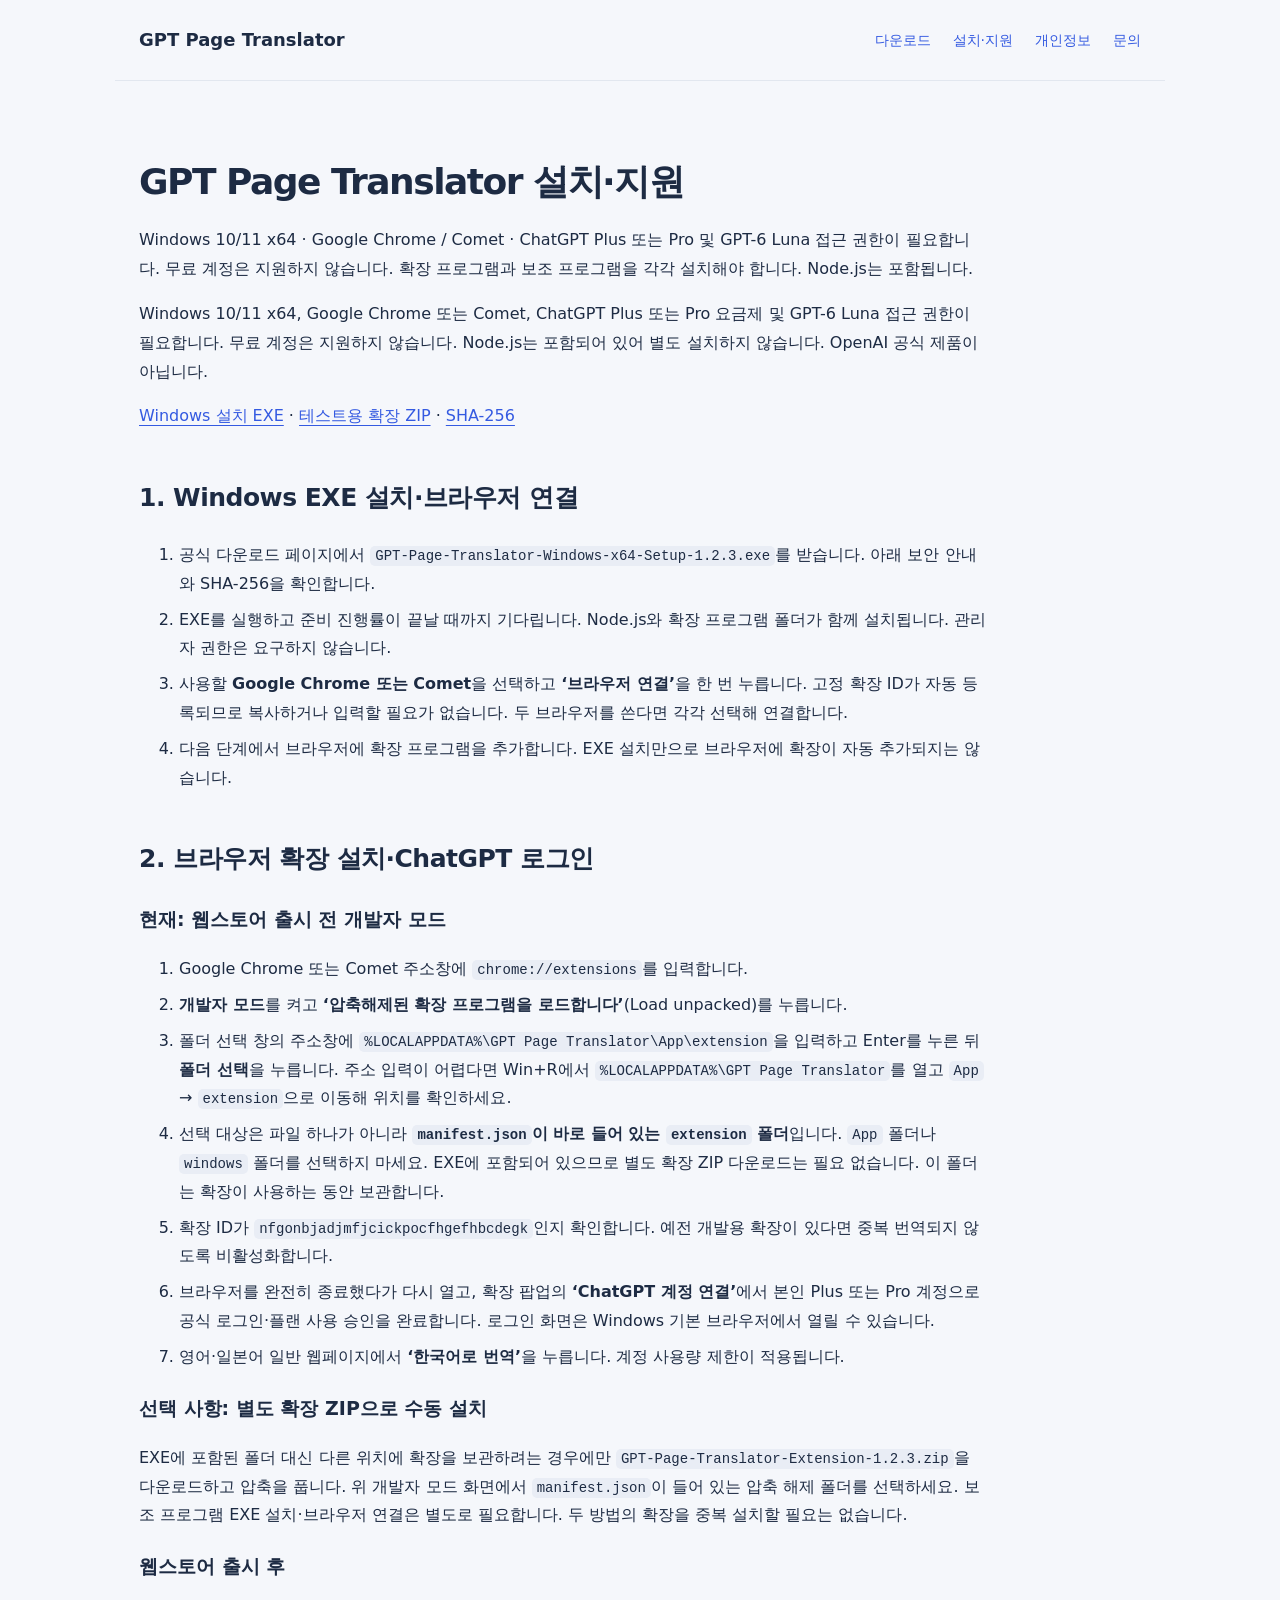
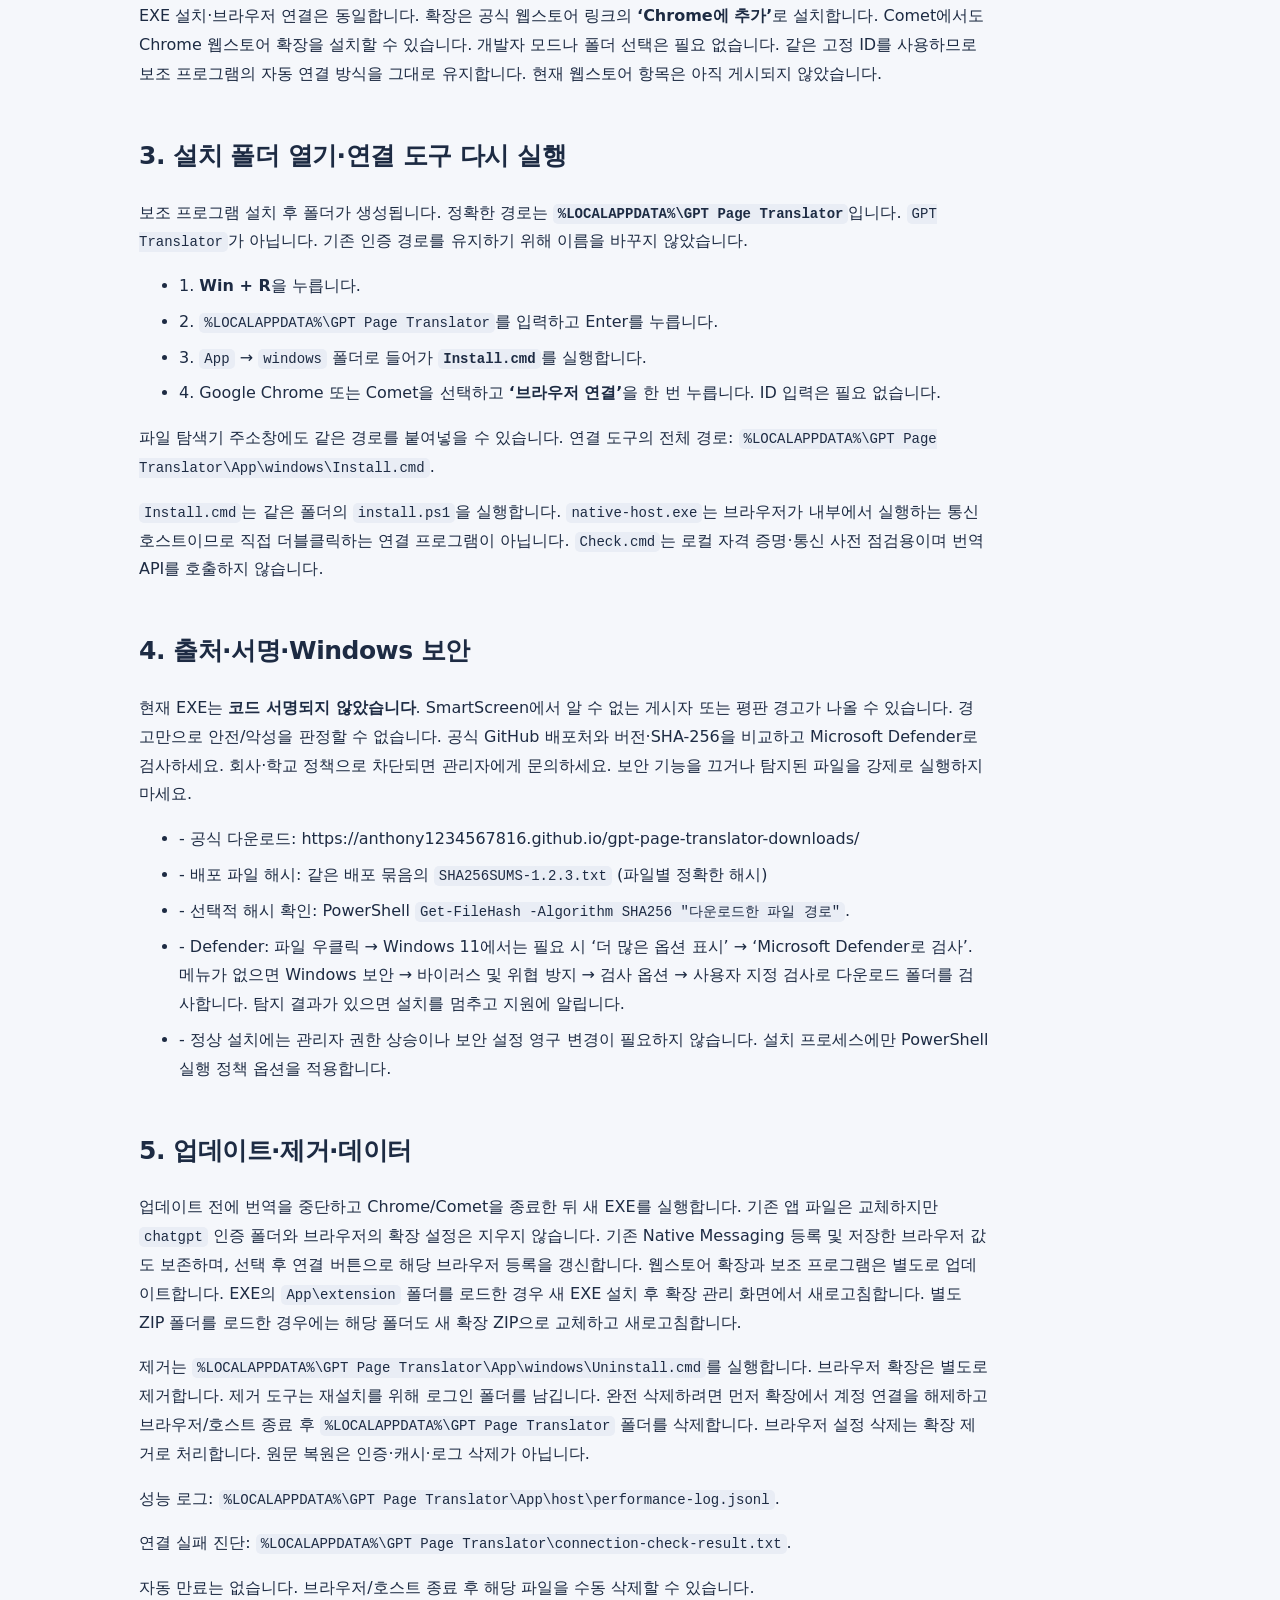
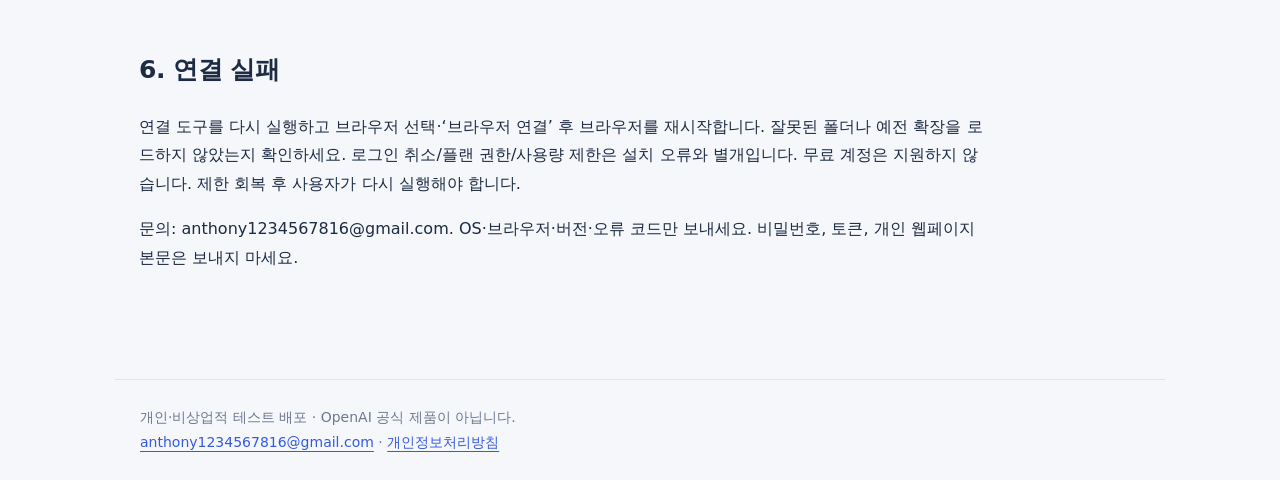
==== commit 0a1bca6a: "Clarify EXE-first installation and bundled extension loading" ====
--- a/install.html
+++ b/install.html
@@ -1,24 +1,26 @@
 <!doctype html><html lang="ko"><head><meta charset="utf-8"><meta name="viewport" content="width=device-width,initial-scale=1"><title>설치·지원 · GPT Page Translator</title><meta name="description" content="GPT-6 Luna 기반 한국어 웹페이지 번역기. 설치 안내, 다운로드 및 개인정보처리방침."><link rel="stylesheet" href="style-1.2.2-ko.css"></head><body><nav><strong>GPT Page Translator</strong><div class="links"><a href="index.html">다운로드</a><a href="install.html">설치·지원</a><a href="privacy.html">개인정보</a><a href="mailto:anthony1234567816@gmail.com">문의</a></div></nav><main><article class="article"><h1>GPT Page Translator 설치·지원</h1><p>Windows 10/11 x64 · Google Chrome / Comet · ChatGPT Plus 또는 Pro 및 GPT-6 Luna 접근 권한이 필요합니다. 무료 계정은 지원하지 않습니다. 확장 프로그램과 보조 프로그램을 각각 설치해야 합니다. Node.js는 포함됩니다.</p><p>Windows 10/11 x64, Google Chrome 또는 Comet, ChatGPT Plus 또는 Pro 요금제 및 GPT-6 Luna 접근 권한이 필요합니다. 무료 계정은 지원하지 않습니다. Node.js는 포함되어 있어 별도 설치하지 않습니다. OpenAI 공식 제품이 아닙니다.</p>
-<p><a href="https://github.com/anthony1234567816/gpt-page-translator-downloads/releases/download/v1.2.3/GPT-Page-Translator-Windows-x64-Setup-1.2.3.exe">Windows 설치 EXE</a> · <a href="https://github.com/anthony1234567816/gpt-page-translator-downloads/releases/download/v1.2.3/GPT-Page-Translator-Extension-1.2.3.zip">테스트용 확장 ZIP</a> · <a href="https://github.com/anthony1234567816/gpt-page-translator-downloads/releases/download/v1.2.3/SHA256SUMS-1.2.3.txt">SHA-256</a></p><h2>1. 브라우저 확장 설치 — 출시 전 / 출시 후</h2>
-<h3>출시 전: 개발자 모드</h3>
-<ul>
-<li>1. 공식 배포처의 <code>GPT-Page-Translator-Extension-1.2.3.zip</code>을 다운로드하고 압축을 풉니다. <code>manifest.json</code>이 바로 들어 있는 폴더를 계속 보관하세요.</li>
-<li>2. Google Chrome 또는 Comet 주소창에 <code>chrome://extensions</code>를 입력합니다.</li>
-<li>3. 개발자 모드를 켜고 ‘압축해제된 확장 프로그램을 로드합니다’(또는 Load unpacked)를 누릅니다. 1번의 폴더를 선택합니다. Comet도 같은 Chromium 확장 관리 화면을 사용합니다.</li>
-<li>4. 이 배포본에는 웹스토어 공개 키가 포함되어 있어 두 브라우저에서 같은 고정 ID <code>nfgonbjadjmfjcickpocfhgefhbcdegk</code>를 사용합니다. ID를 복사하거나 입력할 필요가 없습니다. 다른 ID가 나오면 잘못된 개발용 폴더를 로드한 것이므로 공식 배포 ZIP으로 다시 로드하세요. 보안을 완화해 다른 ID를 허용하지 마세요.</li>
-<li>5. 예전 개발용 확장이 있다면 중복 번역되지 않도록 비활성화합니다.</li>
-</ul>
-<h3>출시 후: Chrome 웹스토어</h3>
-<p>웹스토어 게시가 완료되면 공식 설치 링크에서 ‘Chrome에 추가’를 선택합니다. 개발자 모드·ZIP 로드는 필요 없습니다. Comet에서도 Chrome 웹스토어 확장을 설치합니다. 스토어 ID는 위와 같아 아래 보조 프로그램의 자동 연결 방식을 그대로 사용합니다. 현재 웹스토어 항목은 게시 준비 중입니다. 게시 전에는 위 개발자 모드 절차를 이용하세요.</p>
-<h2>2. Windows 보조 프로그램 설치·브라우저 연결</h2>
-<ul>
-<li>1. 공식 다운로드 페이지에서 같은 버전의 <code>GPT-Page-Translator-Windows-x64-Setup-1.2.3.exe</code>를 받습니다. 아래 보안 안내와 SHA-256을 먼저 확인합니다.</li>
-<li>2. EXE를 실행하고 준비 진행률이 끝날 때까지 기다립니다. 관리자 권한은 요구하지 않으며 현재 Windows 사용자에게 설치합니다.</li>
-<li>3. 브라우저 선택기에서 <strong>Google Chrome → Comet</strong> 순서로 표시됩니다. 사용할 브라우저를 선택하고 <strong>‘브라우저 연결’ 버튼을 한 번</strong> 누릅니다. 고정 ID는 자동 등록됩니다. 기존에 저장한 브라우저 선택은 유지합니다.</li>
-<li>4. 브라우저를 완전히 종료했다가 다시 열고 확장 팝업에서 ‘ChatGPT 계정 연결’을 누릅니다. 공식 OpenAI 로그인에서 본인 계정과 플랜 사용 승인을 완료합니다. 로그인은 Windows 기본 브라우저에서 열릴 수 있습니다.</li>
-<li>5. 영어·일본어 페이지에서 ‘한국어로 번역’을 누릅니다. 계정 사용량 제한이 적용됩니다.</li>
-</ul>
-<p>확장 프로그램과 보조 프로그램은 별개입니다. 확장만 로드하면 보조 프로그램은 설치되지 않습니다. 보조 프로그램만 설치하면 확장이 자동으로 브라우저에 추가되지는 않습니다. 두 설치 순서는 바뀌어도 됩니다. 두 브라우저를 쓰면 연결 도구를 다시 열어 다른 브라우저도 선택·연결할 수 있습니다.</p>
+<p><a href="https://github.com/anthony1234567816/gpt-page-translator-downloads/releases/download/v1.2.3/GPT-Page-Translator-Windows-x64-Setup-1.2.3.exe">Windows 설치 EXE</a> · <a href="https://github.com/anthony1234567816/gpt-page-translator-downloads/releases/download/v1.2.3/GPT-Page-Translator-Extension-1.2.3.zip">테스트용 확장 ZIP</a> · <a href="https://github.com/anthony1234567816/gpt-page-translator-downloads/releases/download/v1.2.3/SHA256SUMS-1.2.3.txt">SHA-256</a></p><h2>1. Windows EXE 설치·브라우저 연결</h2>
+<ol>
+<li>공식 다운로드 페이지에서 <code>GPT-Page-Translator-Windows-x64-Setup-1.2.3.exe</code>를 받습니다. 아래 보안 안내와 SHA-256을 확인합니다.</li>
+<li>EXE를 실행하고 준비 진행률이 끝날 때까지 기다립니다. Node.js와 확장 프로그램 폴더가 함께 설치됩니다. 관리자 권한은 요구하지 않습니다.</li>
+<li>사용할 <strong>Google Chrome 또는 Comet</strong>을 선택하고 <strong>‘브라우저 연결’</strong>을 한 번 누릅니다. 고정 확장 ID가 자동 등록되므로 복사하거나 입력할 필요가 없습니다. 두 브라우저를 쓴다면 각각 선택해 연결합니다.</li>
+<li>다음 단계에서 브라우저에 확장 프로그램을 추가합니다. EXE 설치만으로 브라우저에 확장이 자동 추가되지는 않습니다.</li>
+</ol>
+<h2>2. 브라우저 확장 설치·ChatGPT 로그인</h2>
+<h3>현재: 웹스토어 출시 전 개발자 모드</h3>
+<ol>
+<li>Google Chrome 또는 Comet 주소창에 <code>chrome://extensions</code>를 입력합니다.</li>
+<li><strong>개발자 모드</strong>를 켜고 <strong>‘압축해제된 확장 프로그램을 로드합니다’</strong>(Load unpacked)를 누릅니다.</li>
+<li>폴더 선택 창의 주소창에 <code>%LOCALAPPDATA%\GPT Page Translator\App\extension</code>을 입력하고 Enter를 누른 뒤 <strong>폴더 선택</strong>을 누릅니다. 주소 입력이 어렵다면 Win+R에서 <code>%LOCALAPPDATA%\GPT Page Translator</code>를 열고 <code>App</code> → <code>extension</code>으로 이동해 위치를 확인하세요.</li>
+<li>선택 대상은 파일 하나가 아니라 <strong><code>manifest.json</code>이 바로 들어 있는 <code>extension</code> 폴더</strong>입니다. <code>App</code> 폴더나 <code>windows</code> 폴더를 선택하지 마세요. EXE에 포함되어 있으므로 별도 확장 ZIP 다운로드는 필요 없습니다. 이 폴더는 확장이 사용하는 동안 보관합니다.</li>
+<li>확장 ID가 <code>nfgonbjadjmfjcickpocfhgefhbcdegk</code>인지 확인합니다. 예전 개발용 확장이 있다면 중복 번역되지 않도록 비활성화합니다.</li>
+<li>브라우저를 완전히 종료했다가 다시 열고, 확장 팝업의 <strong>‘ChatGPT 계정 연결’</strong>에서 본인 Plus 또는 Pro 계정으로 공식 로그인·플랜 사용 승인을 완료합니다. 로그인 화면은 Windows 기본 브라우저에서 열릴 수 있습니다.</li>
+<li>영어·일본어 일반 웹페이지에서 <strong>‘한국어로 번역’</strong>을 누릅니다. 계정 사용량 제한이 적용됩니다.</li>
+</ol>
+<h3>선택 사항: 별도 확장 ZIP으로 수동 설치</h3>
+<p>EXE에 포함된 폴더 대신 다른 위치에 확장을 보관하려는 경우에만 <code>GPT-Page-Translator-Extension-1.2.3.zip</code>을 다운로드하고 압축을 풉니다. 위 개발자 모드 화면에서 <code>manifest.json</code>이 들어 있는 압축 해제 폴더를 선택하세요. 보조 프로그램 EXE 설치·브라우저 연결은 별도로 필요합니다. 두 방법의 확장을 중복 설치할 필요는 없습니다.</p>
+<h3>웹스토어 출시 후</h3>
+<p>EXE 설치·브라우저 연결은 동일합니다. 확장은 공식 웹스토어 링크의 <strong>‘Chrome에 추가’</strong>로 설치합니다. Comet에서도 Chrome 웹스토어 확장을 설치할 수 있습니다. 개발자 모드나 폴더 선택은 필요 없습니다. 같은 고정 ID를 사용하므로 보조 프로그램의 자동 연결 방식을 그대로 유지합니다. 현재 웹스토어 항목은 아직 게시되지 않았습니다.</p>
 <h2>3. 설치 폴더 열기·연결 도구 다시 실행</h2>
 <p>보조 프로그램 설치 후 폴더가 생성됩니다. 정확한 경로는 <strong><code>%LOCALAPPDATA%\GPT Page Translator</code></strong>입니다. <code>GPT Translator</code>가 아닙니다. 기존 인증 경로를 유지하기 위해 이름을 바꾸지 않았습니다.</p>
 <ul>
@@ -39,7 +41,7 @@
 <li>- 정상 설치에는 관리자 권한 상승이나 보안 설정 영구 변경이 필요하지 않습니다. 설치 프로세스에만 PowerShell 실행 정책 옵션을 적용합니다.</li>
 </ul>
 <h2>5. 업데이트·제거·데이터</h2>
-<p>업데이트 전에 번역을 중단하고 Chrome/Comet을 종료한 뒤 새 EXE를 실행합니다. 기존 앱 파일은 교체하지만 <code>chatgpt</code> 인증 폴더와 브라우저의 확장 설정은 지우지 않습니다. 기존 Native Messaging 등록 및 저장한 브라우저 값도 보존하며, 선택 후 연결 버튼으로 해당 브라우저 등록을 갱신합니다. 웹스토어 확장과 보조 프로그램은 별도로 업데이트합니다. 개발자 모드 확장은 같은 고정 키가 들어 있는 새 ZIP을 보관한 폴더에 교체하고 확장 관리 화면에서 새로고침합니다.</p>
+<p>업데이트 전에 번역을 중단하고 Chrome/Comet을 종료한 뒤 새 EXE를 실행합니다. 기존 앱 파일은 교체하지만 <code>chatgpt</code> 인증 폴더와 브라우저의 확장 설정은 지우지 않습니다. 기존 Native Messaging 등록 및 저장한 브라우저 값도 보존하며, 선택 후 연결 버튼으로 해당 브라우저 등록을 갱신합니다. 웹스토어 확장과 보조 프로그램은 별도로 업데이트합니다. EXE의 <code>App\extension</code> 폴더를 로드한 경우 새 EXE 설치 후 확장 관리 화면에서 새로고침합니다. 별도 ZIP 폴더를 로드한 경우에는 해당 폴더도 새 확장 ZIP으로 교체하고 새로고침합니다.</p>
 <p>제거는 <code>%LOCALAPPDATA%\GPT Page Translator\App\windows\Uninstall.cmd</code>를 실행합니다. 브라우저 확장은 별도로 제거합니다. 제거 도구는 재설치를 위해 로그인 폴더를 남깁니다. 완전 삭제하려면 먼저 확장에서 계정 연결을 해제하고 브라우저/호스트 종료 후 <code>%LOCALAPPDATA%\GPT Page Translator</code> 폴더를 삭제합니다. 브라우저 설정 삭제는 확장 제거로 처리합니다. 원문 복원은 인증·캐시·로그 삭제가 아닙니다.</p>
 <p>성능 로그: <code>%LOCALAPPDATA%\GPT Page Translator\App\host\performance-log.jsonl</code>.</p>
 <p>연결 실패 진단: <code>%LOCALAPPDATA%\GPT Page Translator\connection-check-result.txt</code>.</p>
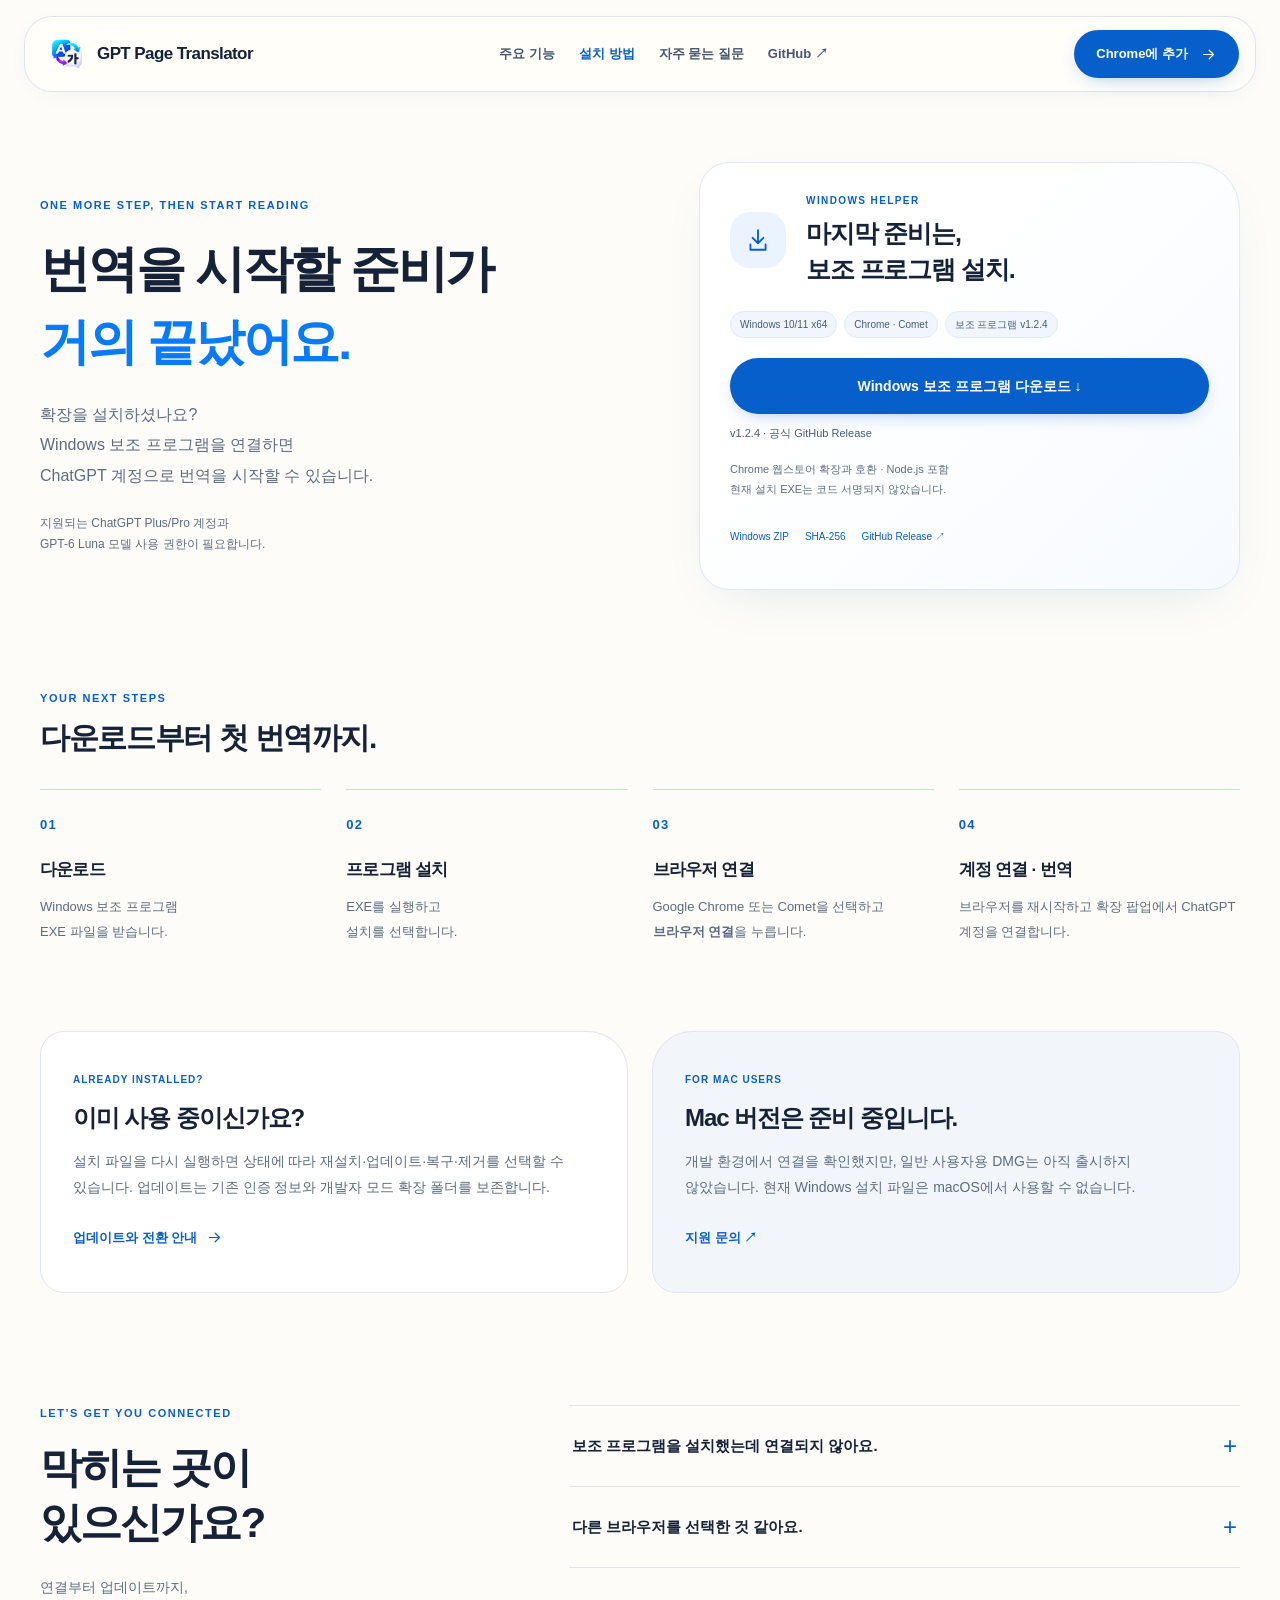
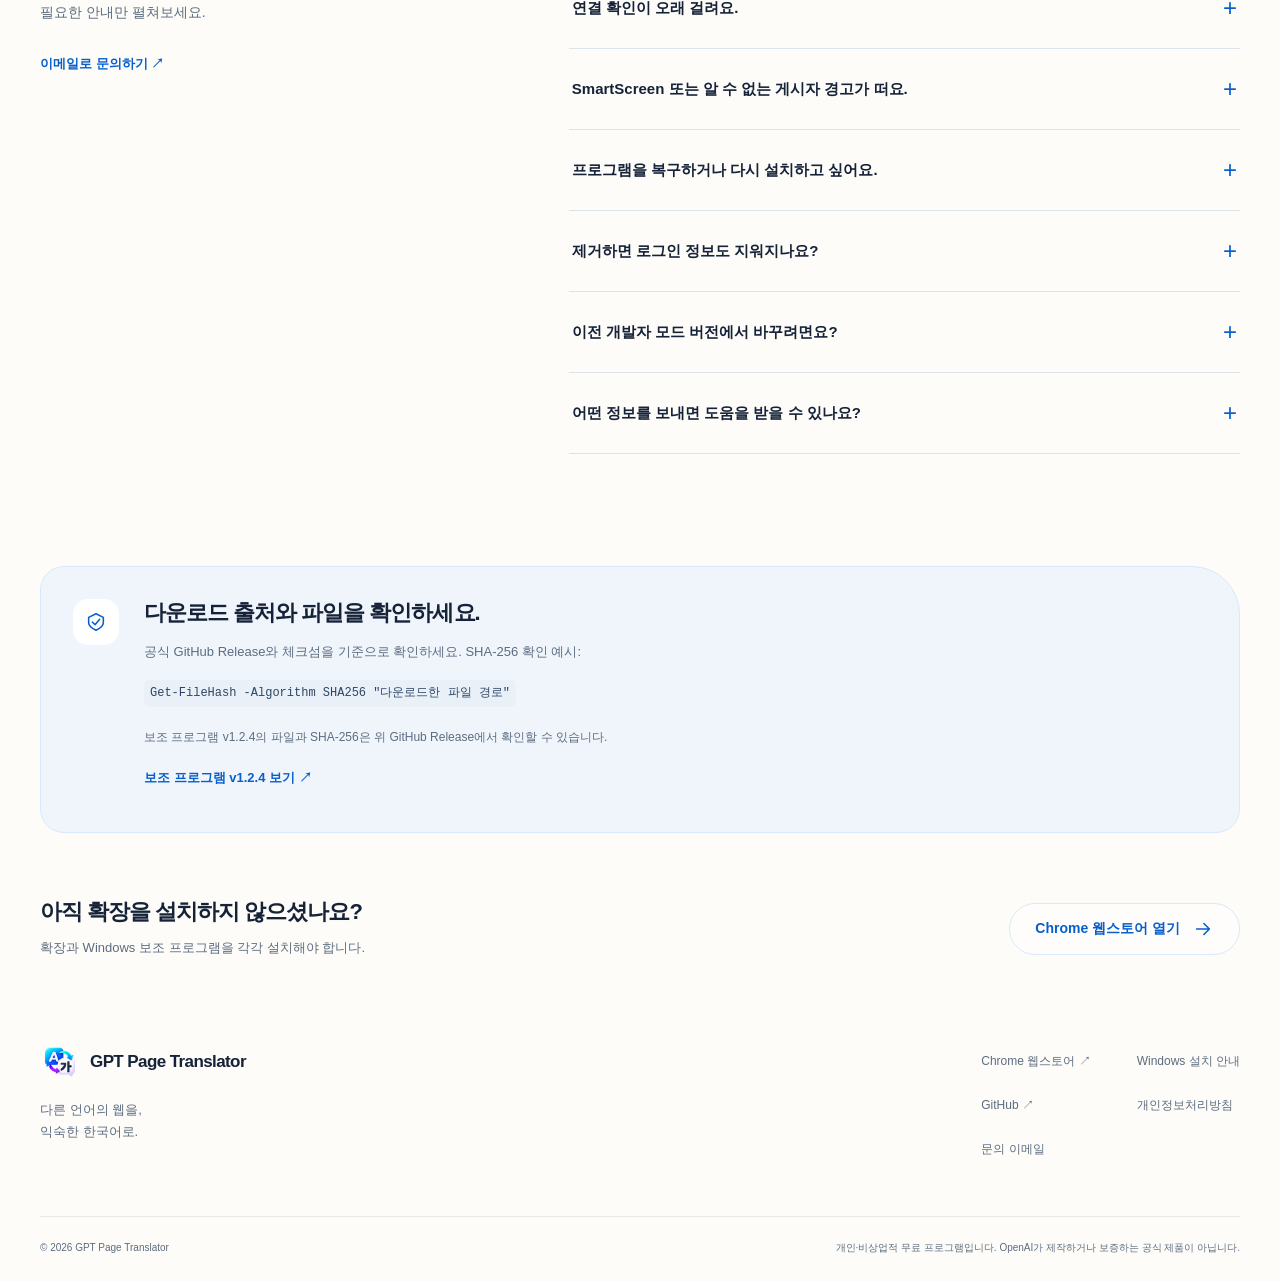
==== commit 6e234cce: "Publish Windows helper v1.2.4 website and current store installation guide" ====
--- a/install.html
+++ b/install.html
@@ -1,51 +1,6 @@
-<!doctype html><html lang="ko"><head><meta charset="utf-8"><meta name="viewport" content="width=device-width,initial-scale=1"><title>설치·지원 · GPT Page Translator</title><meta name="description" content="GPT-6 Luna 기반 한국어 웹페이지 번역기. 설치 안내, 다운로드 및 개인정보처리방침."><link rel="stylesheet" href="style-1.2.2-ko.css"></head><body><nav><strong>GPT Page Translator</strong><div class="links"><a href="index.html">다운로드</a><a href="install.html">설치·지원</a><a href="privacy.html">개인정보</a><a href="mailto:anthony1234567816@gmail.com">문의</a></div></nav><main><article class="article"><h1>GPT Page Translator 설치·지원</h1><p>Windows 10/11 x64 · Google Chrome / Comet · ChatGPT Plus 또는 Pro 및 GPT-6 Luna 접근 권한이 필요합니다. 무료 계정은 지원하지 않습니다. 확장 프로그램과 보조 프로그램을 각각 설치해야 합니다. Node.js는 포함됩니다.</p><p>Windows 10/11 x64, Google Chrome 또는 Comet, ChatGPT Plus 또는 Pro 요금제 및 GPT-6 Luna 접근 권한이 필요합니다. 무료 계정은 지원하지 않습니다. Node.js는 포함되어 있어 별도 설치하지 않습니다. OpenAI 공식 제품이 아닙니다.</p>
-<p><a href="https://github.com/anthony1234567816/gpt-page-translator-downloads/releases/download/v1.2.3/GPT-Page-Translator-Windows-x64-Setup-1.2.3.exe">Windows 설치 EXE</a> · <a href="https://github.com/anthony1234567816/gpt-page-translator-downloads/releases/download/v1.2.3/GPT-Page-Translator-Extension-1.2.3.zip">테스트용 확장 ZIP</a> · <a href="https://github.com/anthony1234567816/gpt-page-translator-downloads/releases/download/v1.2.3/SHA256SUMS-1.2.3.txt">SHA-256</a></p><h2>1. Windows EXE 설치·브라우저 연결</h2>
-<ol>
-<li>공식 다운로드 페이지에서 <code>GPT-Page-Translator-Windows-x64-Setup-1.2.3.exe</code>를 받습니다. 아래 보안 안내와 SHA-256을 확인합니다.</li>
-<li>EXE를 실행하고 준비 진행률이 끝날 때까지 기다립니다. Node.js와 확장 프로그램 폴더가 함께 설치됩니다. 관리자 권한은 요구하지 않습니다.</li>
-<li>사용할 <strong>Google Chrome 또는 Comet</strong>을 선택하고 <strong>‘브라우저 연결’</strong>을 한 번 누릅니다. 고정 확장 ID가 자동 등록되므로 복사하거나 입력할 필요가 없습니다. 두 브라우저를 쓴다면 각각 선택해 연결합니다.</li>
-<li>다음 단계에서 브라우저에 확장 프로그램을 추가합니다. EXE 설치만으로 브라우저에 확장이 자동 추가되지는 않습니다.</li>
-</ol>
-<h2>2. 브라우저 확장 설치·ChatGPT 로그인</h2>
-<h3>현재: 웹스토어 출시 전 개발자 모드</h3>
-<ol>
-<li>Google Chrome 또는 Comet 주소창에 <code>chrome://extensions</code>를 입력합니다.</li>
-<li><strong>개발자 모드</strong>를 켜고 <strong>‘압축해제된 확장 프로그램을 로드합니다’</strong>(Load unpacked)를 누릅니다.</li>
-<li>폴더 선택 창의 주소창에 <code>%LOCALAPPDATA%\GPT Page Translator\App\extension</code>을 입력하고 Enter를 누른 뒤 <strong>폴더 선택</strong>을 누릅니다. 주소 입력이 어렵다면 Win+R에서 <code>%LOCALAPPDATA%\GPT Page Translator</code>를 열고 <code>App</code> → <code>extension</code>으로 이동해 위치를 확인하세요.</li>
-<li>선택 대상은 파일 하나가 아니라 <strong><code>manifest.json</code>이 바로 들어 있는 <code>extension</code> 폴더</strong>입니다. <code>App</code> 폴더나 <code>windows</code> 폴더를 선택하지 마세요. EXE에 포함되어 있으므로 별도 확장 ZIP 다운로드는 필요 없습니다. 이 폴더는 확장이 사용하는 동안 보관합니다.</li>
-<li>확장 ID가 <code>nfgonbjadjmfjcickpocfhgefhbcdegk</code>인지 확인합니다. 예전 개발용 확장이 있다면 중복 번역되지 않도록 비활성화합니다.</li>
-<li>브라우저를 완전히 종료했다가 다시 열고, 확장 팝업의 <strong>‘ChatGPT 계정 연결’</strong>에서 본인 Plus 또는 Pro 계정으로 공식 로그인·플랜 사용 승인을 완료합니다. 로그인 화면은 Windows 기본 브라우저에서 열릴 수 있습니다.</li>
-<li>영어·일본어 일반 웹페이지에서 <strong>‘한국어로 번역’</strong>을 누릅니다. 계정 사용량 제한이 적용됩니다.</li>
-</ol>
-<h3>선택 사항: 별도 확장 ZIP으로 수동 설치</h3>
-<p>EXE에 포함된 폴더 대신 다른 위치에 확장을 보관하려는 경우에만 <code>GPT-Page-Translator-Extension-1.2.3.zip</code>을 다운로드하고 압축을 풉니다. 위 개발자 모드 화면에서 <code>manifest.json</code>이 들어 있는 압축 해제 폴더를 선택하세요. 보조 프로그램 EXE 설치·브라우저 연결은 별도로 필요합니다. 두 방법의 확장을 중복 설치할 필요는 없습니다.</p>
-<h3>웹스토어 출시 후</h3>
-<p>EXE 설치·브라우저 연결은 동일합니다. 확장은 공식 웹스토어 링크의 <strong>‘Chrome에 추가’</strong>로 설치합니다. Comet에서도 Chrome 웹스토어 확장을 설치할 수 있습니다. 개발자 모드나 폴더 선택은 필요 없습니다. 같은 고정 ID를 사용하므로 보조 프로그램의 자동 연결 방식을 그대로 유지합니다. 현재 웹스토어 항목은 아직 게시되지 않았습니다.</p>
-<h2>3. 설치 폴더 열기·연결 도구 다시 실행</h2>
-<p>보조 프로그램 설치 후 폴더가 생성됩니다. 정확한 경로는 <strong><code>%LOCALAPPDATA%\GPT Page Translator</code></strong>입니다. <code>GPT Translator</code>가 아닙니다. 기존 인증 경로를 유지하기 위해 이름을 바꾸지 않았습니다.</p>
-<ul>
-<li>1. <strong>Win + R</strong>을 누릅니다.</li>
-<li>2. <code>%LOCALAPPDATA%\GPT Page Translator</code>를 입력하고 Enter를 누릅니다.</li>
-<li>3. <code>App</code> → <code>windows</code> 폴더로 들어가 <strong><code>Install.cmd</code></strong>를 실행합니다.</li>
-<li>4. Google Chrome 또는 Comet을 선택하고 <strong>‘브라우저 연결’</strong>을 한 번 누릅니다. ID 입력은 필요 없습니다.</li>
-</ul>
-<p>파일 탐색기 주소창에도 같은 경로를 붙여넣을 수 있습니다. 연결 도구의 전체 경로: <code>%LOCALAPPDATA%\GPT Page Translator\App\windows\Install.cmd</code>.</p>
-<p><code>Install.cmd</code>는 같은 폴더의 <code>install.ps1</code>을 실행합니다. <code>native-host.exe</code>는 브라우저가 내부에서 실행하는 통신 호스트이므로 직접 더블클릭하는 연결 프로그램이 아닙니다. <code>Check.cmd</code>는 로컬 자격 증명·통신 사전 점검용이며 번역 API를 호출하지 않습니다.</p>
-<h2>4. 출처·서명·Windows 보안</h2>
-<p>현재 EXE는 <strong>코드 서명되지 않았습니다</strong>. SmartScreen에서 알 수 없는 게시자 또는 평판 경고가 나올 수 있습니다. 경고만으로 안전/악성을 판정할 수 없습니다. 공식 GitHub 배포처와 버전·SHA-256을 비교하고 Microsoft Defender로 검사하세요. 회사·학교 정책으로 차단되면 관리자에게 문의하세요. 보안 기능을 끄거나 탐지된 파일을 강제로 실행하지 마세요.</p>
-<ul>
-<li>- 공식 다운로드: https://anthony1234567816.github.io/gpt-page-translator-downloads/</li>
-<li>- 배포 파일 해시: 같은 배포 묶음의 <code>SHA256SUMS-1.2.3.txt</code> (파일별 정확한 해시)</li>
-<li>- 선택적 해시 확인: PowerShell <code>Get-FileHash -Algorithm SHA256 &quot;다운로드한 파일 경로&quot;</code>.</li>
-<li>- Defender: 파일 우클릭 → Windows 11에서는 필요 시 ‘더 많은 옵션 표시’ → ‘Microsoft Defender로 검사’. 메뉴가 없으면 Windows 보안 → 바이러스 및 위협 방지 → 검사 옵션 → 사용자 지정 검사로 다운로드 폴더를 검사합니다. 탐지 결과가 있으면 설치를 멈추고 지원에 알립니다.</li>
-<li>- 정상 설치에는 관리자 권한 상승이나 보안 설정 영구 변경이 필요하지 않습니다. 설치 프로세스에만 PowerShell 실행 정책 옵션을 적용합니다.</li>
-</ul>
-<h2>5. 업데이트·제거·데이터</h2>
-<p>업데이트 전에 번역을 중단하고 Chrome/Comet을 종료한 뒤 새 EXE를 실행합니다. 기존 앱 파일은 교체하지만 <code>chatgpt</code> 인증 폴더와 브라우저의 확장 설정은 지우지 않습니다. 기존 Native Messaging 등록 및 저장한 브라우저 값도 보존하며, 선택 후 연결 버튼으로 해당 브라우저 등록을 갱신합니다. 웹스토어 확장과 보조 프로그램은 별도로 업데이트합니다. EXE의 <code>App\extension</code> 폴더를 로드한 경우 새 EXE 설치 후 확장 관리 화면에서 새로고침합니다. 별도 ZIP 폴더를 로드한 경우에는 해당 폴더도 새 확장 ZIP으로 교체하고 새로고침합니다.</p>
-<p>제거는 <code>%LOCALAPPDATA%\GPT Page Translator\App\windows\Uninstall.cmd</code>를 실행합니다. 브라우저 확장은 별도로 제거합니다. 제거 도구는 재설치를 위해 로그인 폴더를 남깁니다. 완전 삭제하려면 먼저 확장에서 계정 연결을 해제하고 브라우저/호스트 종료 후 <code>%LOCALAPPDATA%\GPT Page Translator</code> 폴더를 삭제합니다. 브라우저 설정 삭제는 확장 제거로 처리합니다. 원문 복원은 인증·캐시·로그 삭제가 아닙니다.</p>
-<p>성능 로그: <code>%LOCALAPPDATA%\GPT Page Translator\App\host\performance-log.jsonl</code>.</p>
-<p>연결 실패 진단: <code>%LOCALAPPDATA%\GPT Page Translator\connection-check-result.txt</code>.</p>
-<p>자동 만료는 없습니다. 브라우저/호스트 종료 후 해당 파일을 수동 삭제할 수 있습니다.</p>
-<h2>6. 연결 실패</h2>
-<p>연결 도구를 다시 실행하고 브라우저 선택·‘브라우저 연결’ 후 브라우저를 재시작합니다. 잘못된 폴더나 예전 확장을 로드하지 않았는지 확인하세요. 로그인 취소/플랜 권한/사용량 제한은 설치 오류와 별개입니다. 무료 계정은 지원하지 않습니다. 제한 회복 후 사용자가 다시 실행해야 합니다.</p>
-<p>문의: anthony1234567816@gmail.com. OS·브라우저·버전·오류 코드만 보내세요. 비밀번호, 토큰, 개인 웹페이지 본문은 보내지 마세요.</p></article></main><footer>개인·비상업적 테스트 배포 · OpenAI 공식 제품이 아닙니다.<br><a href="mailto:anthony1234567816@gmail.com">anthony1234567816@gmail.com</a> · <a href="privacy.html">개인정보처리방침</a></footer></body></html>+<!doctype html>
+<html lang="ko"><head><meta charset="utf-8"><meta name="viewport" content="width=device-width,initial-scale=1"><meta name="color-scheme" content="light"><meta name="theme-color" content="#FDFCF8"><title>Windows 설치·연결 — GPT Page Translator</title><meta name="description" content="Windows 보조 프로그램 다운로드 및 Chrome·Comet 연결 안내. ChatGPT 계정 연결과 업데이트·복구 방법을 확인하세요."><link rel="icon" href="assets/logo.png" type="image/png"><link rel="stylesheet" href="style.css"><script defer src="release-config.js"></script><script defer src="site.js"></script></head><body><a class="skip-link" href="#main">본문으로 건너뛰기</a><header class="nav-wrap"><nav class="nav" aria-label="주 메뉴"><a class="brand" href="index.html" aria-label="GPT Page Translator 홈"><img src="assets/logo.png" width="40" height="40" alt=""><span>GPT Page<br class="brand-break"> Translator</span></a><div class="nav-links"><a href="index.html#features">주요 기능</a><a href="install.html" aria-current="page">설치 방법</a><a href="index.html#faq">자주 묻는 질문</a><a href="https://github.com/anthony1234567816/gpt-page-translator-downloads" target="_blank" rel="noopener noreferrer">GitHub ↗</a></div><a class="button primary nav-cta" href="https://chromewebstore.google.com/detail/nfgonbjadjmfjcickpocfhgefhbcdegk" target="_blank" rel="noopener noreferrer">Chrome에 추가 <svg class="icon" viewBox="0 0 24 24" fill="none" stroke="currentColor" stroke-width="1.7" stroke-linecap="round" stroke-linejoin="round" aria-hidden="true"><path d="M5 12h14m-6-6 6 6-6 6"/></svg></a><details class="mobile-menu"><summary aria-label="모바일 메뉴 열기">메뉴 <span aria-hidden="true">☰</span></summary><div><a href="index.html#features">주요 기능</a><a href="install.html">설치 방법</a><a href="index.html#faq">자주 묻는 질문</a><a href="https://github.com/anthony1234567816/gpt-page-translator-downloads" target="_blank" rel="noopener noreferrer">GitHub ↗</a><a href="https://chromewebstore.google.com/detail/nfgonbjadjmfjcickpocfhgefhbcdegk" target="_blank" rel="noopener noreferrer">Chrome에 추가 ↗</a></div></details></nav></header><main id="main" class="install-main"><section class="install-hero wrap"><div class="install-intro"><p class="eyebrow">ONE MORE STEP, THEN START READING</p><h1>번역을 시작할 준비가<br><span class="blue-word">거의 끝났어요.</span></h1><p class="lead">확장을 설치하셨나요?<br>Windows 보조 프로그램을 연결하면<br class="desktop-br"> ChatGPT 계정으로 번역을 시작할 수 있습니다.</p><p class="install-requirements">지원되는 ChatGPT Plus/Pro 계정과<br>GPT-6 Luna 모델 사용 권한이 필요합니다.</p></div><aside class="download-card" aria-labelledby="download-title"><div class="download-heading"><span class="download-icon"><svg class="icon" viewBox="0 0 24 24" fill="none" stroke="currentColor" stroke-width="1.7" stroke-linecap="round" stroke-linejoin="round" aria-hidden="true"><path d="M12 3v12m-5-5 5 5 5-5M5 16v5h14v-5"/></svg></span><div><p class="eyebrow">WINDOWS HELPER</p><h2 id="download-title">마지막 준비는,<br>보조 프로그램 설치.</h2></div></div><div class="download-meta"><span>Windows 10/11 x64</span><span>Chrome · Comet</span><span>보조 프로그램 v<span data-helper-version>1.2.4</span></span></div><button class="button primary download-primary" type="button" data-download="exe" disabled>Windows 보조 프로그램 다운로드 <svg class="icon" viewBox="0 0 24 24" fill="none" stroke="currentColor" stroke-width="1.7" stroke-linecap="round" stroke-linejoin="round" aria-hidden="true"><path d="M12 3v12m-5-5 5 5 5-5M5 16v5h14v-5"/></svg></button><p class="release-status" data-release-status role="status">v1.2.4 · 공식 GitHub Release</p><p class="download-detail">Chrome 웹스토어 확장과 호환 · Node.js 포함<br>현재 설치 EXE는 코드 서명되지 않았습니다.</p><div class="download-links"><span data-download="zip">Windows ZIP</span><span data-download="sha256">SHA-256</span><a href="https://github.com/anthony1234567816/gpt-page-translator-downloads/releases" data-release-link target="_blank" rel="noopener noreferrer">GitHub Release ↗</a></div><p class="mac-detected" data-mac-notice hidden>현재 Mac에서 접속하셨습니다. 이 파일은 Windows 전용이며 Mac용 DMG는 아직 제공하지 않습니다.</p></aside></section>
+<section class="install-steps wrap" id="setup"><div class="compact-heading"><p class="eyebrow">YOUR NEXT STEPS</p><h2>다운로드부터 첫 번역까지.</h2></div><ol class="steps steps-four"><li><span class="step-number">01</span><h3>다운로드</h3><p>Windows 보조 프로그램<br>EXE 파일을 받습니다.</p></li><li><span class="step-number">02</span><h3>프로그램 설치</h3><p>EXE를 실행하고<br>설치를 선택합니다.</p></li><li><span class="step-number">03</span><h3>브라우저 연결</h3><p>Google Chrome 또는 Comet을 선택하고 <strong>브라우저 연결</strong>을 누릅니다.</p></li><li><span class="step-number">04</span><h3>계정 연결 · 번역</h3><p>브라우저를 재시작하고 확장 팝업에서 ChatGPT 계정을 연결합니다.</p></li></ol></section>
+<section class="wrap onboarding-cards"><article class="info-card"><span class="small-kicker">ALREADY INSTALLED?</span><h2>이미 사용 중이신가요?</h2><p>설치 파일을 다시 실행하면 상태에 따라 재설치·업데이트·복구·제거를 선택할 수 있습니다. 업데이트는 기존 인증 정보와 개발자 모드 확장 폴더를 보존합니다.</p><a class="text-link" href="#troubleshooting">업데이트와 전환 안내 <svg class="icon" viewBox="0 0 24 24" fill="none" stroke="currentColor" stroke-width="1.7" stroke-linecap="round" stroke-linejoin="round" aria-hidden="true"><path d="M5 12h14m-6-6 6 6-6 6"/></svg></a></article><article class="info-card mac-card"><span class="small-kicker">FOR MAC USERS</span><h2>Mac 버전은 준비 중입니다.</h2><p>개발 환경에서 연결을 확인했지만, 일반 사용자용 DMG는 아직 출시하지 않았습니다. 현재 Windows 설치 파일은 macOS에서 사용할 수 없습니다.</p><a class="text-link" href="mailto:anthony1234567816@gmail.com">지원 문의 ↗</a></article></section>
+<section class="section wrap troubleshooting-layout" id="troubleshooting"><div><p class="eyebrow">LET’S GET YOU CONNECTED</p><h2>막히는 곳이<br>있으신가요?</h2><p class="muted">연결부터 업데이트까지,<br>필요한 안내만 펼쳐보세요.</p><a class="text-link" href="mailto:anthony1234567816@gmail.com">이메일로 문의하기 ↗</a></div><div class="accordion"><details><summary>보조 프로그램을 설치했는데 연결되지 않아요.<span aria-hidden="true">+</span></summary><div class="answer"><p>브라우저를 완전히 종료한 뒤 다시 열어보세요. 계속 안 되면 <kbd>Win + R</kbd>을 누르고 <code>%LOCALAPPDATA%\GPT Page Translator</code>를 입력하세요. <code>App\windows\Install.cmd</code>를 실행해 같은 브라우저를 선택하고 <strong>브라우저 연결</strong>을 누릅니다. 이 도구는 연결만 처리하며 재설치·복구는 다운로드한 EXE에서 진행합니다.</p></div></details><details><summary>다른 브라우저를 선택한 것 같아요.<span aria-hidden="true">+</span></summary><div class="answer"><p>Chrome을 쓴다면 Google Chrome을, Comet을 쓴다면 Comet을 선택해야 합니다. 두 브라우저를 모두 사용하면 각각 연결하세요. 확장 프로그램도 사용할 브라우저에 설치되어 있어야 합니다.</p></div></details><details><summary>연결 확인이 오래 걸려요.<span aria-hidden="true">+</span></summary><div class="answer"><p>파일과 로컬 연결을 확인하는 동안 30초~1분 이상 걸릴 수 있습니다. v1.2.4의 진행 막대와 경과 시간을 확인하고 완료될 때까지 기다려 주세요. 사전 점검이 완료된 뒤 실제 연결과 번역은 브라우저 확장에서 확인합니다.</p></div></details><details><summary>SmartScreen 또는 알 수 없는 게시자 경고가 떠요.<span aria-hidden="true">+</span></summary><div class="answer"><p>현재 설치 EXE는 코드 서명되지 않았습니다. 공식 배포처와 SHA-256을 확인하고 Windows 보안으로 파일을 검사하세요. 회사·학교 정책으로 차단되면 관리자에게 문의하세요. 보안 기능을 끄거나 백신 탐지를 우회해 실행하지 마세요.</p></div></details><details><summary>프로그램을 복구하거나 다시 설치하고 싶어요.<span aria-hidden="true">+</span></summary><div class="answer"><p>브라우저를 종료하고 설치 EXE를 다시 실행하세요. 상태에 따라 재설치·업데이트·복구를 선택할 수 있습니다. 더 최신 버전이 이미 설치되어 있으면 해당 설치 파일로 다운그레이드할 수 없습니다.</p></div></details><details><summary>제거하면 로그인 정보도 지워지나요?<span aria-hidden="true">+</span></summary><div class="answer"><p>기본 제거는 ChatGPT 인증 정보와 기존 개발자 확장 폴더를 보존합니다. <strong>완전 삭제</strong>를 직접 선택하고 확인하면 인증·계정 데이터와 기존 확장 파일, 알려진 진단 로그도 삭제됩니다. 다시 로그인해야 합니다. 웹스토어 확장과 브라우저 설정은 별도이며 원격 ChatGPT 승인 해제는 보장하지 않습니다.</p></div></details><details><summary>이전 개발자 모드 버전에서 바꾸려면요?<span aria-hidden="true">+</span></summary><div class="answer"><p>v1.2.4 업데이트는 기존 <code>App\extension</code>을 같은 위치에 보존합니다. 번역 속도·자동 사이트 등 설정을 기록한 뒤 웹스토어 버전으로 전환하세요. 개발자 확장을 제거하면 브라우저 설정이 초기화될 수 있습니다. 서로 다른 ID의 이전 확장과 스토어 확장을 동시에 켜지 마세요.</p></div></details><details><summary>어떤 정보를 보내면 도움을 받을 수 있나요?<span aria-hidden="true">+</span></summary><div class="answer"><p>Windows·브라우저·보조 프로그램 버전과 오류 코드를 알려주세요. 설치 로그는 <code>%LOCALAPPDATA%\GPT Page Translator\installer-log.jsonl</code>, 연결 점검 진단은 같은 폴더의 <code>connection-check-result.txt</code>입니다. 비밀번호·인증 파일·토큰·개인 웹페이지 본문은 보내지 마세요.</p></div></details></div></section>
+<section class="wrap security-panel"><span class="feature-icon"><svg class="icon" viewBox="0 0 24 24" fill="none" stroke="currentColor" stroke-width="1.7" stroke-linecap="round" stroke-linejoin="round" aria-hidden="true"><path d="m12 3 8 4v6c0 4-8 8-8 8s-8-4-8-8V7l8-4Z"/><path d="m8 12 3 3 5-6"/></svg></span><div><h2>다운로드 출처와 파일을 확인하세요.</h2><p>공식 GitHub Release와 체크섬을 기준으로 확인하세요. SHA-256 확인 예시:</p><code>Get-FileHash -Algorithm SHA256 "다운로드한 파일 경로"</code><p class="release-footnote">보조 프로그램 v1.2.4의 파일과 SHA-256은 GitHub Release에서 확인할 수 있습니다.</p><a class="text-link" href="https://github.com/anthony1234567816/gpt-page-translator-downloads/releases/tag/v1.2.4" target="_blank" rel="noopener noreferrer">보조 프로그램 v1.2.4 보기 ↗</a></div></section><section class="wrap already-extension"><div><h2>아직 확장을 설치하지 않으셨나요?</h2><p>확장과 Windows 보조 프로그램을 각각 설치해야 합니다.</p></div><a class="button outline" href="https://chromewebstore.google.com/detail/nfgonbjadjmfjcickpocfhgefhbcdegk" target="_blank" rel="noopener noreferrer">Chrome 웹스토어 열기 <svg class="icon" viewBox="0 0 24 24" fill="none" stroke="currentColor" stroke-width="1.7" stroke-linecap="round" stroke-linejoin="round" aria-hidden="true"><path d="M5 12h14m-6-6 6 6-6 6"/></svg></a></section></main><footer class="footer wrap"><div class="footer-top"><div><a class="brand" href="index.html"><img src="assets/logo.png" width="40" height="40" alt=""><span>GPT Page Translator</span></a><p>다른 언어의 웹을,<br>익숙한 한국어로.</p></div><nav aria-label="하단 메뉴"><a href="https://chromewebstore.google.com/detail/nfgonbjadjmfjcickpocfhgefhbcdegk" target="_blank" rel="noopener noreferrer">Chrome 웹스토어 ↗</a><a href="install.html">Windows 설치 안내</a><a href="https://github.com/anthony1234567816/gpt-page-translator-downloads" target="_blank" rel="noopener noreferrer">GitHub ↗</a><a href="privacy.html">개인정보처리방침</a><a href="mailto:anthony1234567816@gmail.com">문의 이메일</a></nav></div><div class="footer-bottom"><span>© 2026 GPT Page Translator</span><p>개인·비상업적 무료 프로그램입니다. OpenAI가 제작하거나 보증하는 공식 제품이 아닙니다.</p></div></footer></body></html>
--- a/style.css
+++ b/style.css
@@ -0,0 +1,21 @@
+:root{--blue:#087bfa;--cta:#075fcc;--navy:#152238;--paper:#fdfcf8;--white:#fff;--soft-blue:#eaf3ff;--border:#d8e9fc;--muted:#5c6c80;--shadow:0 18px 55px -26px #2d61a82e;--radius:24px;--wide:1200px;--font:"Pretendard","SUIT",-apple-system,BlinkMacSystemFont,"Apple SD Gothic Neo","Malgun Gothic",sans-serif}
+*{box-sizing:border-box}html{scroll-behavior:smooth;scroll-padding-top:112px}body{margin:0;background:var(--paper);color:var(--navy);font-family:var(--font);font-size:16px;line-height:1.75;word-break:keep-all;overflow-wrap:break-word;-webkit-font-smoothing:antialiased}button,summary{font:inherit}button,a{-webkit-tap-highlight-color:transparent}a{color:var(--cta);text-decoration-thickness:1px;text-underline-offset:4px}button{color:inherit}a:focus-visible,button:focus-visible,summary:focus-visible{outline:3px solid var(--cta);outline-offset:5px;border-radius:6px}img{display:block;max-width:100%;height:auto}h1,h2,h3,p,figure{margin:0}h1,h2,h3{line-height:1.3;letter-spacing:-.045em}h1{font-size:clamp(46px,5.1vw,72px);font-weight:760}h2{font-size:clamp(30px,3.3vw,44px);font-weight:730}h3{font-size:20px;font-weight:700}p{color:var(--muted)}.wrap{width:min(var(--wide),calc(100% - 64px));margin-inline:auto}.icon{width:22px;height:22px;flex:none;vertical-align:middle}.blue-word{color:var(--blue)}.eyebrow{font-size:11px;line-height:1.5;letter-spacing:.14em;font-weight:750;color:var(--cta);margin-bottom:20px}.blue-dot{display:inline-block;width:6px;height:6px;border-radius:50%;background:var(--blue);margin-right:7px;vertical-align:2px}.muted{color:var(--muted)}.skip-link{position:fixed;top:-90px;left:16px;z-index:100;padding:12px 20px;background:white;border:2px solid var(--cta)}.skip-link:focus{top:12px}
+.nav-wrap{position:sticky;top:16px;z-index:20;width:min(1280px,calc(100% - 48px));margin:16px auto 0}.nav{min-height:76px;border:1px solid #dce5ef;background:#fffef9e8;backdrop-filter:blur(14px);-webkit-backdrop-filter:blur(14px);border-radius:28px;padding:12px 16px 12px 22px;display:flex;align-items:center;justify-content:space-between;gap:18px;box-shadow:0 5px 28px -14px #20487b24}.brand{display:flex;align-items:center;gap:10px;text-decoration:none;color:var(--navy);font-size:17px;line-height:1.25;font-weight:750;letter-spacing:-.035em;min-height:44px}.brand img{width:40px;height:40px;object-fit:contain}.brand-break{display:none}.nav-links{display:flex;gap:24px;align-items:center}.nav-links a{display:flex;align-items:center;min-height:44px;color:#46576e;text-decoration:none;font-size:13px;font-weight:650}.nav-links a:hover,.nav-links a[aria-current]{color:var(--cta)}.button{min-height:52px;display:inline-flex;align-items:center;justify-content:center;gap:12px;padding:13px 25px;border-radius:999px;font-weight:700;font-size:14px;line-height:1.5;border:1px solid transparent;text-decoration:none;cursor:pointer;transition:transform .2s ease,box-shadow .2s ease,background-color .2s ease;white-space:normal;text-align:center}.primary{background:var(--cta);color:var(--white);box-shadow:0 6px 20px -9px #075fcc75}.primary:hover:not(:disabled){background:#064fa9;transform:translateY(-2px);box-shadow:0 10px 24px -12px #075fcc9e}.outline{background:#ffffff80;color:var(--cta);border-color:var(--border)}.outline:hover{background:var(--soft-blue);transform:translateY(-2px)}.nav-cta{min-height:48px;font-size:13px;padding:11px 21px}.nav-cta .icon{width:17px;height:17px}.mobile-menu{display:none;position:relative}.mobile-menu summary{list-style:none;cursor:pointer;display:flex;align-items:center;gap:10px;min-height:44px;padding:8px;font-size:13px;font-weight:700}.mobile-menu summary::-webkit-details-marker{display:none}.mobile-menu>div{position:absolute;right:-8px;top:56px;min-width:230px;display:grid;padding:12px;background:#fff;border:1px solid var(--border);border-radius:20px;box-shadow:var(--shadow)}.mobile-menu a{padding:10px 14px;min-height:44px;text-decoration:none;color:var(--navy);font-size:14px}.mobile-menu a:hover{background:var(--soft-blue);border-radius:10px}
+.hero{display:grid;grid-template-columns:.9fr 1.12fr;align-items:center;gap:42px;padding-top:94px;padding-bottom:90px}.hero-copy{position:relative;z-index:1}.hero .lead{font-size:17px;line-height:1.95;margin:26px 0}.actions{display:flex;gap:12px;flex-wrap:wrap;margin-top:28px}.requirements{font-size:11px;margin-top:17px;color:var(--muted)}.hero-product{position:relative;isolation:isolate;min-width:0;margin-right:-18px}.screenshot-frame{position:relative;z-index:1;background:white;padding:7px;border:1px solid #fff;border-radius:26px 52px 28px 28px;box-shadow:0 30px 70px -32px #3a629c55;overflow:hidden}.screenshot-frame img{border-radius:21px 46px 23px 23px;width:100%;height:auto}.hero-product figcaption{position:relative;z-index:1;flex-wrap:wrap;max-width:100%;row-gap:6px;font-size:11px;margin:23px 0 0 20px;color:var(--muted);display:flex;align-items:center;gap:8px}.caption-line{display:block;width:24px;height:1px;background:var(--blue)}.caption-separator{opacity:.5;margin:0 4px}.blob{pointer-events:none;position:absolute;z-index:0;background:linear-gradient(135deg,#deeeff,#ecf5ff 65%,#e5ebff);border-radius:63% 37% 46% 54% / 43% 48% 52% 57%}.blob-hero{z-index:-1;width:108%;height:140%;left:-1%;top:-23%;transform:rotate(-12deg)}.hero-note{position:absolute;z-index:1;right:0;bottom:-54px;display:flex;align-items:center;gap:10px;color:var(--cta);font-size:12px;transform:rotate(-3deg)}.hero-note svg{width:65px;height:36px}.support-strip{padding:25px 0;border-top:1px solid #e6e9e7;border-bottom:1px solid #e6e9e7;display:flex;align-items:center;justify-content:space-between;gap:20px;color:var(--muted);font-size:13px}.support-strip>div{display:flex;gap:32px;flex-wrap:wrap}.support-strip>div>span{display:flex;align-items:center;gap:8px;color:#435773;font-weight:650}.support-strip .icon{width:18px;height:18px}
+.section{padding-block:112px}.section-heading{display:flex;justify-content:space-between;align-items:flex-end;gap:30px;margin-bottom:44px}.section-heading>p{font-size:14px;line-height:1.9;max-width:320px;padding-bottom:5px}.section-heading .eyebrow{margin-bottom:15px}.feature-grid{display:grid;grid-template-columns:repeat(3,minmax(0,1fr));gap:20px}.feature-card{padding:32px;background:#fff;border:1px solid #e4e9ed;border-radius:var(--radius);box-shadow:0 8px 26px -22px #36669c3b;transition:transform .2s ease,box-shadow .2s ease}.feature-card:nth-child(1){background:#eef5ff;border-color:var(--border);border-top-left-radius:48px}.feature-card:nth-child(3){border-top-right-radius:48px}.feature-card:nth-child(5){background:#f3f7fc;border-bottom-right-radius:44px}.feature-card:hover{transform:translateY(-3px);box-shadow:var(--shadow)}.feature-icon{width:46px;height:46px;display:inline-flex;align-items:center;justify-content:center;background:#eaf3ff;border-radius:15px;color:var(--cta);margin-bottom:22px;flex:none}.feature-card h3{margin-bottom:12px;font-size:19px}.feature-card p{font-size:14px;line-height:1.9}.showcase-section{position:relative;padding:96px 0 75px;background:linear-gradient(180deg,#f1f6fd,#f7f9fc 65%,var(--paper));overflow:hidden}.segmented{display:flex;gap:4px;padding:5px;border:1px solid var(--border);border-radius:999px;background:#fff9;flex:none}.segmented button{min-height:44px;border:0;border-radius:999px;background:none;padding:10px 22px;font-size:13px;font-weight:700;cursor:pointer;color:var(--muted)}.segmented button[aria-pressed="true"]{background:var(--cta);color:#fff;box-shadow:0 5px 15px -8px #075fcc80}.showcase{position:relative;max-width:1080px;margin:auto}.showcase>img{position:relative;z-index:1;width:100%;border-radius:24px;border:7px solid #fff;box-shadow:0 25px 75px -40px #3158896b;height:auto}.blob-showcase{width:300px;height:350px;right:-65px;top:-55px;background:#dbeaff;transform:rotate(25deg)}.showcase figcaption{position:relative;z-index:1;text-align:center;font-size:12px;margin-top:20px;color:var(--muted)}.reading-notes{display:grid;grid-template-columns:repeat(3,minmax(0,1fr));gap:28px;max-width:1080px;margin:38px auto 0}.reading-notes p{font-size:12px}.reading-notes span{color:var(--cta);font-size:10px;font-weight:750;display:block;letter-spacing:.1em;margin-bottom:7px}.reading-notes strong{font-size:16px;display:block;color:var(--navy);margin-bottom:4px}
+.text-link{display:inline-flex;align-items:center;gap:9px;min-height:44px;font-size:13px;font-weight:700;text-decoration:none}.text-link:hover{text-decoration:underline}.text-link .icon{width:17px;height:17px}.steps{list-style:none;margin:0;padding:0;display:grid;gap:30px}.steps-three{grid-template-columns:repeat(3,minmax(0,1fr))}.steps li{position:relative;padding:24px 0 0;border-top:1px solid #c7daf0}.step-number{font-size:13px;color:var(--cta);letter-spacing:.1em;font-weight:750;display:block;margin-bottom:22px}.steps h3{font-size:19px;margin-bottom:14px}.steps p{font-size:14px;line-height:1.9;margin-bottom:16px}.steps a{display:inline-flex;align-items:center;min-height:44px;font-size:12px;font-weight:650;text-decoration:none}.steps a:hover{text-decoration:underline}.step-note{font-size:11px;color:var(--muted);display:block;padding-top:10px}.privacy-note{display:flex;align-items:center;gap:24px;padding:32px;background:#edf4fe;border:1px solid var(--border);border-radius:22px 48px 22px 22px}.privacy-note .feature-icon{margin-bottom:0;background:#fff}.privacy-note h3{font-size:18px;margin-bottom:8px}.privacy-note p{font-size:13px}.privacy-note>.text-link{margin-left:auto;flex:none}.faq-layout,.troubleshooting-layout{display:grid;grid-template-columns:.85fr 1.3fr;gap:90px}.faq-intro>p:not(.eyebrow){font-size:14px;margin:24px 0;max-width:300px}.accordion{border-top:1px solid #dce3ea}.accordion details{border-bottom:1px solid #dce3ea}.accordion summary{list-style:none;display:flex;justify-content:space-between;align-items:center;gap:22px;min-height:76px;padding:19px 3px;font-weight:650;font-size:15px;cursor:pointer;color:var(--navy)}.accordion summary::-webkit-details-marker{display:none}.accordion summary>span{font-size:24px;font-weight:350;color:var(--cta);transition:transform .2s;flex:none}.accordion details[open] summary>span{transform:rotate(45deg)}.answer{padding:0 25px 25px 3px}.answer p{font-size:14px;line-height:1.95}.final-cta{position:relative;text-align:center;isolation:isolate;background:linear-gradient(125deg,#eaf3ff,#f2f7ff 65%,#e8eeff);border:1px solid #d8e9fc;padding:70px 24px;border-radius:76px 26px 76px 26px;overflow:hidden}.final-cta .eyebrow{position:relative}.final-cta h2{position:relative;font-size:clamp(30px,3.5vw,46px);line-height:1.5;margin-bottom:28px}.final-cta .button{position:relative}.final-cta>p:last-child{position:relative;font-size:11px;margin-top:18px}.blob-cta{width:220px;height:220px;right:-85px;bottom:-90px;background:#d7e8ff;z-index:-1}.footer{padding-top:68px;padding-bottom:26px}.footer-top{display:flex;justify-content:space-between;gap:48px;padding-bottom:44px}.footer-top>div>p{font-size:13px;margin-top:15px}.footer-top>nav{display:grid;grid-template-columns:repeat(2,auto);gap:0 46px;align-content:start}.footer-top>nav a{font-size:12px;color:var(--muted);text-decoration:none;min-height:44px;display:flex;align-items:center}.footer-top>nav a:hover{color:var(--cta)}.footer-bottom{display:flex;justify-content:space-between;gap:30px;border-top:1px solid #e6e9e7;padding-top:22px;font-size:10px;color:var(--muted)}.footer-bottom p{font-size:10px}
+.install-hero{display:grid;grid-template-columns:1.1fr 1fr;gap:64px;align-items:center;padding-top:70px;padding-bottom:64px}.install-intro h1{font-size:clamp(34px,4vw,50px);line-height:1.45}.install-intro .lead{font-size:16px;line-height:1.9;margin-top:22px}.install-requirements{font-size:12px;margin-top:22px}.download-card{position:relative;background:linear-gradient(135deg,#fff 35%,#f6faff);border:1px solid var(--border);padding:30px;border-radius:30px 48px 30px 30px;box-shadow:var(--shadow)}.download-heading{display:flex;align-items:center;gap:20px}.download-icon{width:56px;height:56px;border-radius:20px;background:var(--soft-blue);color:var(--cta);display:grid;place-items:center;flex:none}.download-icon .icon{width:26px;height:26px}.download-heading .eyebrow{font-size:10px;margin-bottom:7px}.download-heading h2{font-size:25px;line-height:1.45}.download-meta{display:flex;gap:7px;flex-wrap:wrap;margin:23px 0 20px}.download-meta>span{font-size:10px;color:#465b78;border:1px solid #deebfb;background:#f1f6fd;border-radius:999px;padding:4px 9px}.download-primary{width:100%;min-height:56px;padding-inline:12px;font-size:14px}.download-primary:disabled{cursor:not-allowed;background:#405d83;color:white;box-shadow:none}.release-status{font-size:11px;margin-top:10px;color:#435b7b}.download-detail{font-size:11px;line-height:1.8;margin-top:17px}.download-links{display:flex;gap:6px 16px;flex-wrap:wrap;margin-top:15px;font-size:10px}.download-links>a{min-height:44px;display:inline-flex;align-items:center;text-decoration:none}.download-links>span{display:inline-flex;min-height:44px;align-items:center;color:var(--muted)}.mac-detected{font-size:12px;padding:12px;background:#eef4ff;border-radius:12px;margin-top:12px;color:#395678}.mac-detected[hidden]{display:none}.install-steps{padding-top:36px;padding-bottom:70px}.compact-heading{margin-bottom:32px}.compact-heading .eyebrow{margin-bottom:12px}.compact-heading h2{font-size:30px}.steps-four{grid-template-columns:repeat(4,minmax(0,1fr));gap:25px}.steps-four h3{font-size:17px}.steps-four p{font-size:13px}.onboarding-cards{display:grid;grid-template-columns:1fr 1fr;gap:24px}.info-card{padding:32px;border:1px solid #e0e7ee;background:#fff;border-radius:24px 40px 24px 24px}.info-card h2{font-size:24px;margin:10px 0 15px}.info-card p{font-size:14px;line-height:1.9}.info-card .text-link{margin-top:15px}.mac-card{background:#f2f6fb;border-radius:40px 24px 24px 24px}.small-kicker{color:var(--cta);font-size:10px;font-weight:750;letter-spacing:.1em}.troubleshooting-layout>div>p.muted{font-size:14px;margin-top:24px;margin-bottom:18px}code{font-family:ui-monospace,SFMono-Regular,Consolas,monospace;font-size:.88em;background:#eaf0f7;padding:3px 6px;border-radius:5px;color:#2d4667;overflow-wrap:anywhere;word-break:break-word}kbd{font:inherit;font-size:12px;padding:2px 7px;border:1px solid #c9d7e8;border-bottom-width:2px;border-radius:5px;background:white;color:var(--navy)}.security-panel{display:flex;gap:25px;padding:32px;background:#f0f5fc;border:1px solid var(--border);border-radius:24px 48px 24px 24px}.security-panel h2{font-size:22px;margin-bottom:13px}.security-panel p{font-size:13px;margin-bottom:14px}.security-panel .feature-icon{background:#fff}.security-panel code{display:inline-block;font-size:12px;max-width:100%}.security-panel .release-footnote{font-size:12px;margin:20px 0 8px}.already-extension{display:flex;justify-content:space-between;align-items:center;gap:30px;padding-top:65px;padding-bottom:12px}.already-extension h2{font-size:22px;margin-bottom:10px}.already-extension p{font-size:13px}
+.legal-main{padding-block:70px}.legal-main>.eyebrow{max-width:850px;margin-inline:auto}.legal-paper{max-width:850px;margin:auto;background:#fff;border:1px solid #e1e7ee;border-radius:28px;padding:48px}.legal-paper h1{font-size:32px;line-height:1.5;margin-bottom:24px}.legal-paper h2{font-size:22px;margin:38px 0 16px}.legal-paper p,.legal-paper li{font-size:14px;line-height:2;color:var(--muted);margin-bottom:14px}.legal-paper ul{padding-left:22px}.legal-paper strong{color:var(--navy)}
+@media(min-width:1600px){.hero{padding-block:110px;gap:64px}.hero-product{margin-right:-42px}}
+@media(max-width:1100px){.nav-links{gap:18px}.nav-links a{font-size:12px}.brand{font-size:15px}.hero{gap:26px}.hero-product{margin-right:0}.hero h1{font-size:58px}.hero .lead{font-size:15px}.hero .eyebrow{font-size:10px}.faq-layout,.troubleshooting-layout{gap:50px}.privacy-note{flex-wrap:wrap}.privacy-note>.text-link{margin-left:70px}.install-hero{gap:35px}.download-card{padding:25px}.download-heading h2{font-size:23px}.feature-card{padding:26px}}
+@media(max-width:900px){.nav-links{display:none}.mobile-menu{display:block}.nav-cta{margin-left:auto}.hero{grid-template-columns:1fr;padding-top:65px;gap:55px}.hero h1{font-size:64px}.hero-copy{max-width:600px}.hero h1 br:nth-child(2){display:none}.hero .lead{font-size:17px}.hero-product{max-width:760px;margin:0 0 25px 35px}.hero-note{bottom:-45px}.blob-hero{height:125%;top:-14%;width:100%}.feature-grid{grid-template-columns:repeat(2,minmax(0,1fr))}.support-strip{align-items:flex-start;flex-direction:column}.support-strip>div{gap:24px}.section{padding-block:85px}.section-heading{gap:24px}.section-heading>p{max-width:240px}.faq-layout,.troubleshooting-layout{grid-template-columns:1fr;gap:35px}.faq-intro>p:not(.eyebrow){max-width:none}.install-hero{grid-template-columns:1fr;gap:30px;padding-top:40px;max-width:640px}.install-intro h1{font-size:40px}.install-intro .lead{font-size:15px}.install-intro .lead br{display:none}.install-requirements{font-size:12px;margin-top:12px}.install-requirements br{display:none}.download-card{max-width:640px;width:100%}.download-heading h2 br{display:none}.download-heading h2{font-size:24px}.download-card .eyebrow{margin-bottom:5px}.steps-four{grid-template-columns:repeat(2,minmax(0,1fr));gap:30px}.onboarding-cards{gap:18px}.info-card{padding:25px}.info-card h2{font-size:22px}}
+@media(max-width:600px){html{scroll-padding-top:90px}.wrap{width:calc(100% - 36px)}.nav-wrap{width:calc(100% - 24px);margin-top:12px;top:10px}.nav{min-height:64px;padding:8px 12px;border-radius:22px;gap:8px}.brand{font-size:14px;gap:7px;letter-spacing:-.045em}.brand img{width:32px;height:32px}.nav-cta{display:none}.mobile-menu summary{padding-inline:8px}.hero{padding-top:48px;padding-bottom:58px;gap:38px}.hero .eyebrow{font-size:8px;letter-spacing:.1em;margin-bottom:20px}.hero h1{font-size:44px;line-height:1.35}.hero h1 br:nth-child(2){display:block}.hero .lead{font-size:14px;line-height:1.9;margin-top:20px}.hero .desktop-br{display:none}.actions{gap:9px;margin-top:24px}.button{min-height:48px;font-size:13px;padding:12px 20px}.requirements{font-size:10px;max-width:290px;line-height:1.8}.hero-product{margin:0 0 15px}.screenshot-frame{border-radius:20px 34px 20px 20px;padding:4px}.screenshot-frame img{border-radius:17px 30px 17px 17px}.hero-product figcaption{position:relative;z-index:1;flex-wrap:wrap;max-width:100%;row-gap:6px;font-size:9px;margin:18px 0 0 4px;gap:5px}.hero-note{font-size:10px;bottom:-34px}.hero-note svg{height:26px;width:44px}.blob-hero{height:115%;top:-8%}.support-strip{font-size:11px;padding-block:22px;gap:13px}.support-strip>div{gap:12px 18px;font-size:10px}.support-strip .icon{width:15px;height:15px}.section{padding-block:65px}.section-heading{display:block;margin-bottom:28px}.section-heading>p{max-width:none;font-size:13px;margin-top:20px}.section-heading .text-link{margin-top:16px}h2{font-size:29px}.eyebrow{font-size:9px;letter-spacing:.11em;margin-bottom:15px}.feature-grid{grid-template-columns:1fr;gap:14px}.feature-card{padding:26px}.feature-card h3{font-size:18px}.feature-card p{font-size:13px}.feature-icon{width:42px;height:42px;margin-bottom:18px}.feature-card:nth-child(3){border-top-right-radius:24px}.showcase-section{padding:60px 0}.segmented{display:inline-flex;margin-top:25px}.segmented button{padding:9px 20px;font-size:12px}.showcase>img{border-width:4px;border-radius:16px}.showcase figcaption{font-size:10px;margin-top:16px}.reading-notes{grid-template-columns:1fr;gap:18px;margin-top:30px}.reading-notes p{display:grid;grid-template-columns:28px 1fr;font-size:11px}.reading-notes span{grid-row:span 2;align-self:center;margin:0}.reading-notes strong{font-size:15px}.blob-showcase{width:130px;height:160px;right:-10px;top:-30px}.steps-three,.steps-four{grid-template-columns:1fr;gap:28px}.steps li{padding-top:20px}.step-number{margin-bottom:14px}.steps h3{font-size:18px;margin-bottom:10px}.steps p{font-size:13px;margin-bottom:7px}.steps p br{display:none}.step-note{padding-top:6px}.privacy-note{gap:15px;padding:24px;border-top-right-radius:36px}.privacy-note h3{font-size:17px}.privacy-note p{font-size:12px}.privacy-note>.text-link{margin-left:0}.faq-intro>p:not(.eyebrow){font-size:13px;margin:18px 0}.accordion summary{font-size:14px;min-height:72px;padding-block:18px}.answer{padding-right:4px}.answer p{font-size:13px}.final-cta{padding:50px 18px;border-radius:44px 20px 44px 20px}.final-cta h2{font-size:29px}.final-cta>p:last-child{font-size:10px;max-width:270px;margin-inline:auto}.final-cta .eyebrow{font-size:8px}.footer{padding-top:48px}.footer-top{flex-direction:column;gap:24px;padding-bottom:25px}.footer-top>nav{grid-template-columns:1fr 1fr;gap:0 20px}.footer-bottom{display:block;font-size:10px}.footer-bottom p{margin-top:10px;line-height:1.9}.install-hero{padding-top:26px;padding-bottom:40px;gap:20px}.install-intro .eyebrow{font-size:8px;margin-bottom:12px}.install-intro h1{font-size:29px;line-height:1.45}.install-intro .lead{font-size:12px;margin-top:12px;line-height:1.8}.install-intro .lead br{display:none}.install-requirements{font-size:10px;margin-top:10px}.download-card{padding:20px;border-radius:24px 36px 24px 24px}.download-heading{gap:12px}.download-icon{width:42px;height:42px;border-radius:14px}.download-icon .icon{width:22px;height:22px}.download-heading h2{font-size:20px}.download-heading .eyebrow{font-size:8px}.download-meta{margin:16px 0 14px;gap:5px}.download-meta>span{font-size:9px;padding:3px 7px}.download-primary{min-height:52px;font-size:12px;padding-inline:8px;gap:8px}.download-primary .icon{width:18px;height:18px}.release-status{font-size:10px;margin-top:8px}.download-detail{font-size:10px;margin-top:12px}.download-links{font-size:9px;gap:2px 12px;margin-top:7px}.install-steps{padding-top:16px;padding-bottom:50px}.compact-heading h2{font-size:25px}.onboarding-cards{grid-template-columns:1fr;gap:16px}.info-card{padding:25px}.info-card h2{font-size:23px}.info-card p{font-size:13px}.security-panel{padding:24px;gap:15px;flex-direction:column}.security-panel .feature-icon{margin:0}.security-panel h2{font-size:21px}.security-panel p{font-size:12px}.security-panel code{font-size:11px}.already-extension{flex-direction:column;align-items:flex-start;gap:22px;padding-top:45px}.already-extension h2{font-size:22px}.already-extension p{font-size:12px}.legal-main{padding-block:40px}.legal-paper{padding:24px 20px;border-radius:22px}.legal-paper h1{font-size:25px}.legal-paper h2{font-size:20px}.legal-paper p,.legal-paper li{font-size:13px}}
+@media(prefers-reduced-motion:reduce){html{scroll-behavior:auto}*,*::before,*::after{animation:none!important;transition:none!important;transform:none!important}}
+@media print{.nav-wrap,.mobile-menu,.actions,.final-cta{display:none}body{background:#fff}.wrap{width:100%}.blob{display:none}.section{padding-block:30px}.footer{padding-top:20px}}
+
+/* The preview CTA stays disabled until publication, but still gives visual feedback. */
+@media(hover:hover) and (pointer:fine){
+ .button.download-primary:hover{transform:scale(1.025);box-shadow:0 10px 25px -12px #075fcc75}
+ .button.download-primary:active:not(:disabled){transform:scale(.99)}
+}
+@media(prefers-reduced-motion:reduce){.button.download-primary:hover,.button.download-primary:active{transform:none!important}}
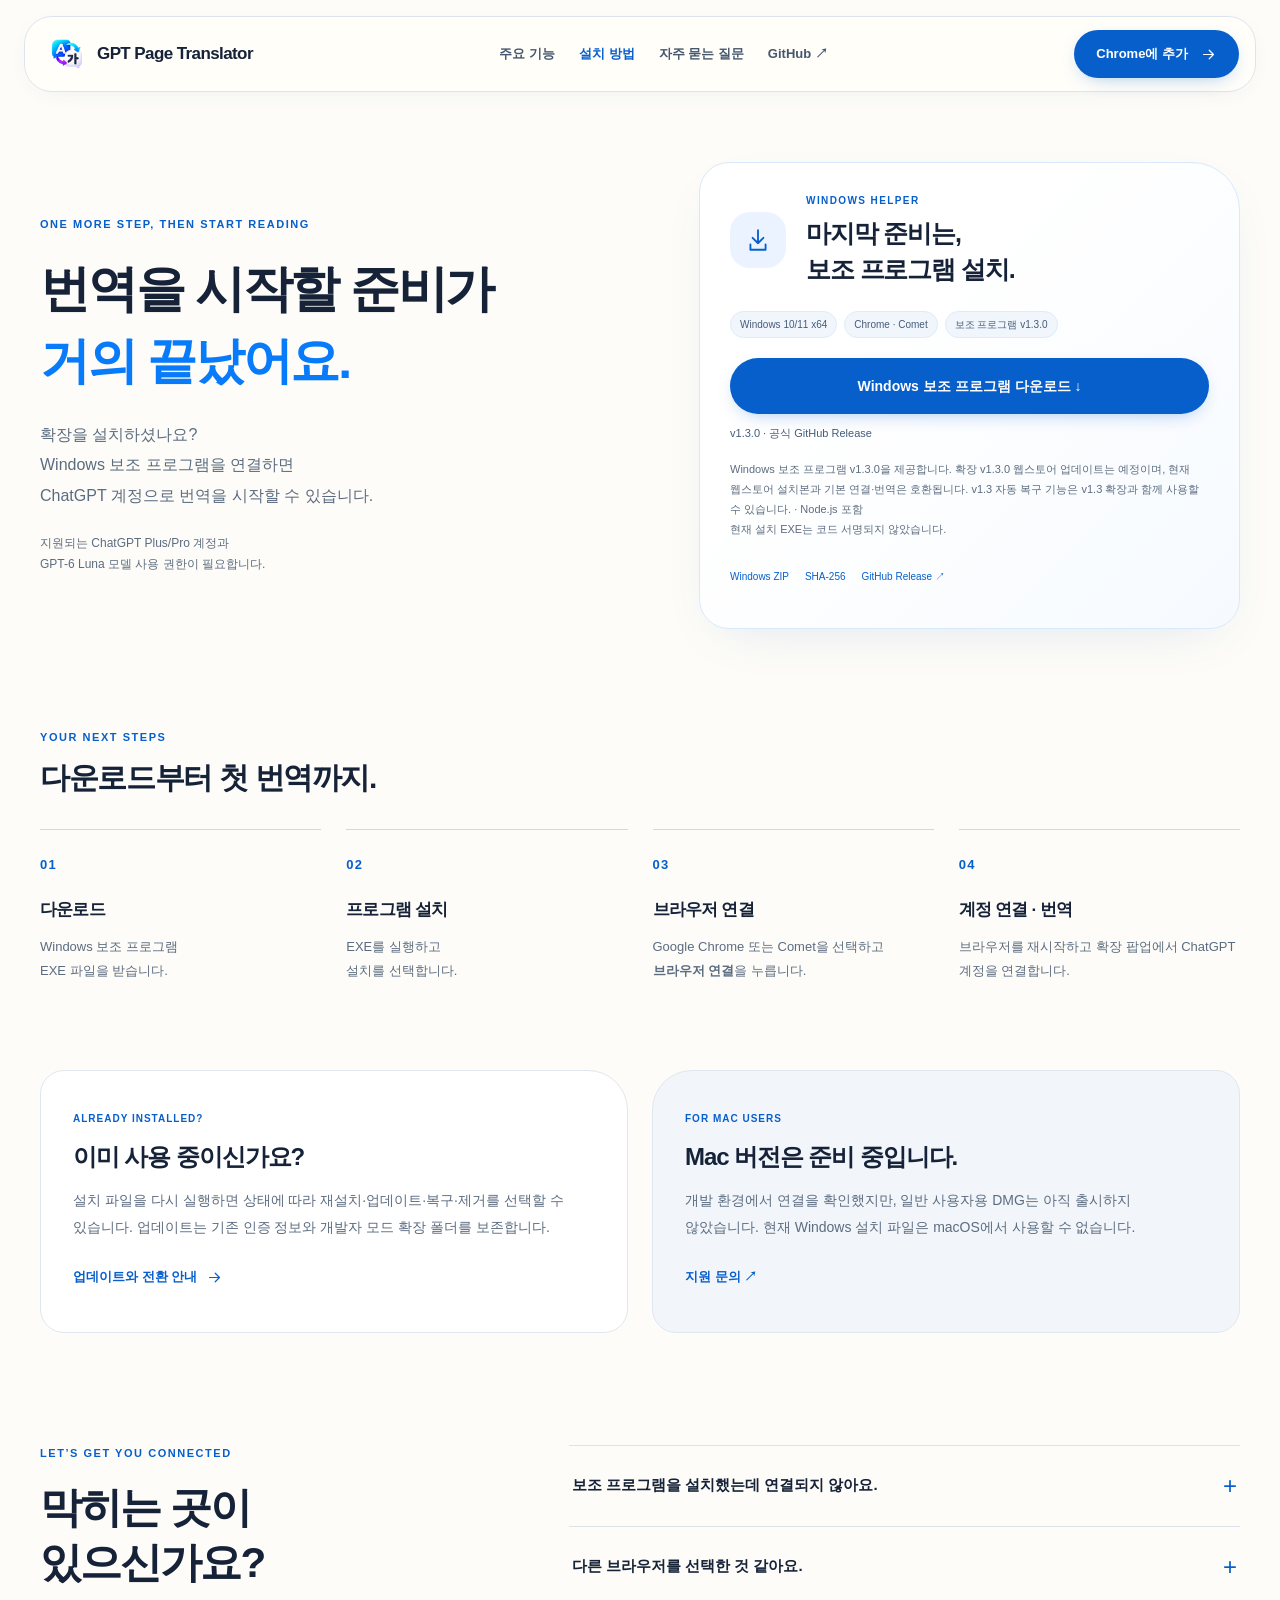
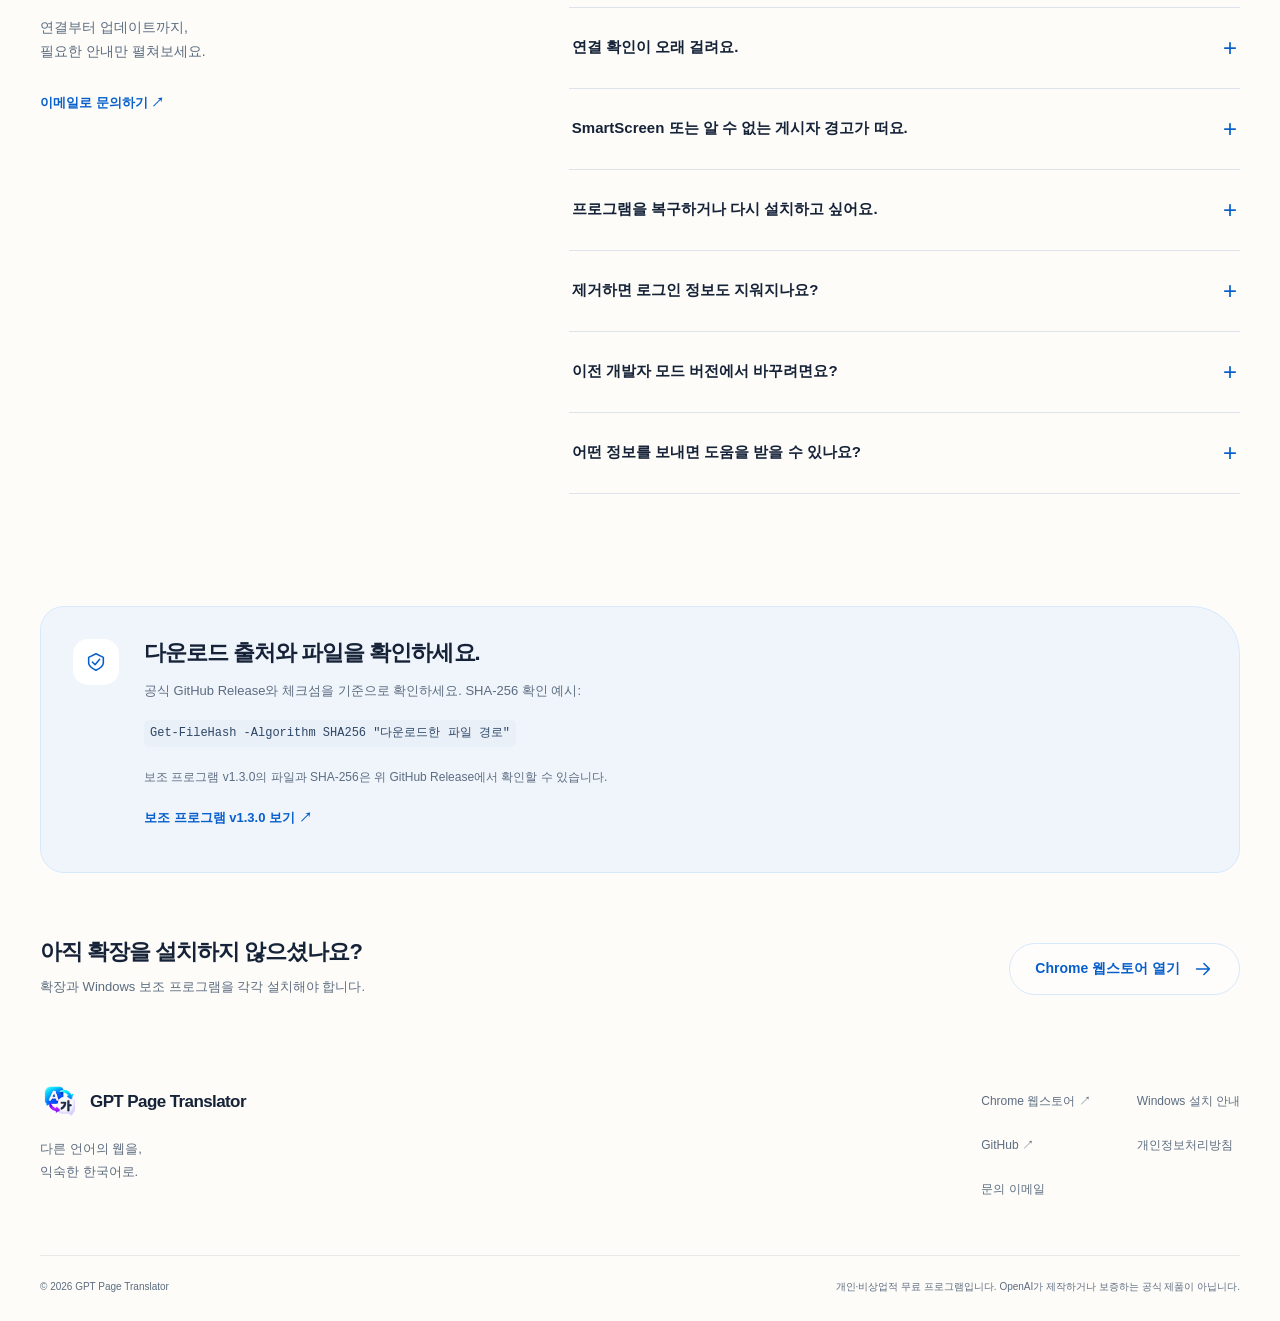
==== commit 1d40fa71: "Update Windows Helper downloads and installation guide to v1.3.0" ====
--- a/install.html
+++ b/install.html
@@ -1,6 +1,6 @@
 <!doctype html>
-<html lang="ko"><head><meta charset="utf-8"><meta name="viewport" content="width=device-width,initial-scale=1"><meta name="color-scheme" content="light"><meta name="theme-color" content="#FDFCF8"><title>Windows 설치·연결 — GPT Page Translator</title><meta name="description" content="Windows 보조 프로그램 다운로드 및 Chrome·Comet 연결 안내. ChatGPT 계정 연결과 업데이트·복구 방법을 확인하세요."><link rel="icon" href="assets/logo.png" type="image/png"><link rel="stylesheet" href="style.css"><script defer src="release-config.js"></script><script defer src="site.js"></script></head><body><a class="skip-link" href="#main">본문으로 건너뛰기</a><header class="nav-wrap"><nav class="nav" aria-label="주 메뉴"><a class="brand" href="index.html" aria-label="GPT Page Translator 홈"><img src="assets/logo.png" width="40" height="40" alt=""><span>GPT Page<br class="brand-break"> Translator</span></a><div class="nav-links"><a href="index.html#features">주요 기능</a><a href="install.html" aria-current="page">설치 방법</a><a href="index.html#faq">자주 묻는 질문</a><a href="https://github.com/anthony1234567816/gpt-page-translator-downloads" target="_blank" rel="noopener noreferrer">GitHub ↗</a></div><a class="button primary nav-cta" href="https://chromewebstore.google.com/detail/nfgonbjadjmfjcickpocfhgefhbcdegk" target="_blank" rel="noopener noreferrer">Chrome에 추가 <svg class="icon" viewBox="0 0 24 24" fill="none" stroke="currentColor" stroke-width="1.7" stroke-linecap="round" stroke-linejoin="round" aria-hidden="true"><path d="M5 12h14m-6-6 6 6-6 6"/></svg></a><details class="mobile-menu"><summary aria-label="모바일 메뉴 열기">메뉴 <span aria-hidden="true">☰</span></summary><div><a href="index.html#features">주요 기능</a><a href="install.html">설치 방법</a><a href="index.html#faq">자주 묻는 질문</a><a href="https://github.com/anthony1234567816/gpt-page-translator-downloads" target="_blank" rel="noopener noreferrer">GitHub ↗</a><a href="https://chromewebstore.google.com/detail/nfgonbjadjmfjcickpocfhgefhbcdegk" target="_blank" rel="noopener noreferrer">Chrome에 추가 ↗</a></div></details></nav></header><main id="main" class="install-main"><section class="install-hero wrap"><div class="install-intro"><p class="eyebrow">ONE MORE STEP, THEN START READING</p><h1>번역을 시작할 준비가<br><span class="blue-word">거의 끝났어요.</span></h1><p class="lead">확장을 설치하셨나요?<br>Windows 보조 프로그램을 연결하면<br class="desktop-br"> ChatGPT 계정으로 번역을 시작할 수 있습니다.</p><p class="install-requirements">지원되는 ChatGPT Plus/Pro 계정과<br>GPT-6 Luna 모델 사용 권한이 필요합니다.</p></div><aside class="download-card" aria-labelledby="download-title"><div class="download-heading"><span class="download-icon"><svg class="icon" viewBox="0 0 24 24" fill="none" stroke="currentColor" stroke-width="1.7" stroke-linecap="round" stroke-linejoin="round" aria-hidden="true"><path d="M12 3v12m-5-5 5 5 5-5M5 16v5h14v-5"/></svg></span><div><p class="eyebrow">WINDOWS HELPER</p><h2 id="download-title">마지막 준비는,<br>보조 프로그램 설치.</h2></div></div><div class="download-meta"><span>Windows 10/11 x64</span><span>Chrome · Comet</span><span>보조 프로그램 v<span data-helper-version>1.2.4</span></span></div><button class="button primary download-primary" type="button" data-download="exe" disabled>Windows 보조 프로그램 다운로드 <svg class="icon" viewBox="0 0 24 24" fill="none" stroke="currentColor" stroke-width="1.7" stroke-linecap="round" stroke-linejoin="round" aria-hidden="true"><path d="M12 3v12m-5-5 5 5 5-5M5 16v5h14v-5"/></svg></button><p class="release-status" data-release-status role="status">v1.2.4 · 공식 GitHub Release</p><p class="download-detail">Chrome 웹스토어 확장과 호환 · Node.js 포함<br>현재 설치 EXE는 코드 서명되지 않았습니다.</p><div class="download-links"><span data-download="zip">Windows ZIP</span><span data-download="sha256">SHA-256</span><a href="https://github.com/anthony1234567816/gpt-page-translator-downloads/releases" data-release-link target="_blank" rel="noopener noreferrer">GitHub Release ↗</a></div><p class="mac-detected" data-mac-notice hidden>현재 Mac에서 접속하셨습니다. 이 파일은 Windows 전용이며 Mac용 DMG는 아직 제공하지 않습니다.</p></aside></section>
+<html lang="ko"><head><meta charset="utf-8"><meta name="viewport" content="width=device-width,initial-scale=1"><meta name="color-scheme" content="light"><meta name="theme-color" content="#FDFCF8"><title>Windows 설치·연결 — GPT Page Translator</title><meta name="description" content="Windows 보조 프로그램 다운로드 및 Chrome·Comet 연결 안내. ChatGPT 계정 연결과 업데이트·복구 방법을 확인하세요."><link rel="icon" href="assets/logo.png" type="image/png"><link rel="stylesheet" href="style.css"><script defer src="release-config.js"></script><script defer src="site.js"></script></head><body><a class="skip-link" href="#main">본문으로 건너뛰기</a><header class="nav-wrap"><nav class="nav" aria-label="주 메뉴"><a class="brand" href="index.html" aria-label="GPT Page Translator 홈"><img src="assets/logo.png" width="40" height="40" alt=""><span>GPT Page<br class="brand-break"> Translator</span></a><div class="nav-links"><a href="index.html#features">주요 기능</a><a href="install.html" aria-current="page">설치 방법</a><a href="index.html#faq">자주 묻는 질문</a><a href="https://github.com/anthony1234567816/gpt-page-translator-downloads" target="_blank" rel="noopener noreferrer">GitHub ↗</a></div><a class="button primary nav-cta" href="https://chromewebstore.google.com/detail/nfgonbjadjmfjcickpocfhgefhbcdegk" target="_blank" rel="noopener noreferrer">Chrome에 추가 <svg class="icon" viewBox="0 0 24 24" fill="none" stroke="currentColor" stroke-width="1.7" stroke-linecap="round" stroke-linejoin="round" aria-hidden="true"><path d="M5 12h14m-6-6 6 6-6 6"/></svg></a><details class="mobile-menu"><summary aria-label="모바일 메뉴 열기">메뉴 <span aria-hidden="true">☰</span></summary><div><a href="index.html#features">주요 기능</a><a href="install.html">설치 방법</a><a href="index.html#faq">자주 묻는 질문</a><a href="https://github.com/anthony1234567816/gpt-page-translator-downloads" target="_blank" rel="noopener noreferrer">GitHub ↗</a><a href="https://chromewebstore.google.com/detail/nfgonbjadjmfjcickpocfhgefhbcdegk" target="_blank" rel="noopener noreferrer">Chrome에 추가 ↗</a></div></details></nav></header><main id="main" class="install-main"><section class="install-hero wrap"><div class="install-intro"><p class="eyebrow">ONE MORE STEP, THEN START READING</p><h1>번역을 시작할 준비가<br><span class="blue-word">거의 끝났어요.</span></h1><p class="lead">확장을 설치하셨나요?<br>Windows 보조 프로그램을 연결하면<br class="desktop-br"> ChatGPT 계정으로 번역을 시작할 수 있습니다.</p><p class="install-requirements">지원되는 ChatGPT Plus/Pro 계정과<br>GPT-6 Luna 모델 사용 권한이 필요합니다.</p></div><aside class="download-card" aria-labelledby="download-title"><div class="download-heading"><span class="download-icon"><svg class="icon" viewBox="0 0 24 24" fill="none" stroke="currentColor" stroke-width="1.7" stroke-linecap="round" stroke-linejoin="round" aria-hidden="true"><path d="M12 3v12m-5-5 5 5 5-5M5 16v5h14v-5"/></svg></span><div><p class="eyebrow">WINDOWS HELPER</p><h2 id="download-title">마지막 준비는,<br>보조 프로그램 설치.</h2></div></div><div class="download-meta"><span>Windows 10/11 x64</span><span>Chrome · Comet</span><span>보조 프로그램 v<span data-helper-version>1.3.0</span></span></div><button class="button primary download-primary" type="button" data-download="exe" disabled>Windows 보조 프로그램 다운로드 <svg class="icon" viewBox="0 0 24 24" fill="none" stroke="currentColor" stroke-width="1.7" stroke-linecap="round" stroke-linejoin="round" aria-hidden="true"><path d="M12 3v12m-5-5 5 5 5-5M5 16v5h14v-5"/></svg></button><p class="release-status" data-release-status role="status">v1.3.0 · 공식 GitHub Release</p><p class="download-detail">Windows 보조 프로그램 v1.3.0을 제공합니다. 확장 v1.3.0 웹스토어 업데이트는 예정이며, 현재 웹스토어 설치본과 기본 연결·번역은 호환됩니다. v1.3 자동 복구 기능은 v1.3 확장과 함께 사용할 수 있습니다. · Node.js 포함<br>현재 설치 EXE는 코드 서명되지 않았습니다.</p><div class="download-links"><span data-download="zip">Windows ZIP</span><span data-download="sha256">SHA-256</span><a href="https://github.com/anthony1234567816/gpt-page-translator-downloads/releases" data-release-link target="_blank" rel="noopener noreferrer">GitHub Release ↗</a></div><p class="mac-detected" data-mac-notice hidden>현재 Mac에서 접속하셨습니다. 이 파일은 Windows 전용이며 Mac용 DMG는 아직 제공하지 않습니다.</p></aside></section>
 <section class="install-steps wrap" id="setup"><div class="compact-heading"><p class="eyebrow">YOUR NEXT STEPS</p><h2>다운로드부터 첫 번역까지.</h2></div><ol class="steps steps-four"><li><span class="step-number">01</span><h3>다운로드</h3><p>Windows 보조 프로그램<br>EXE 파일을 받습니다.</p></li><li><span class="step-number">02</span><h3>프로그램 설치</h3><p>EXE를 실행하고<br>설치를 선택합니다.</p></li><li><span class="step-number">03</span><h3>브라우저 연결</h3><p>Google Chrome 또는 Comet을 선택하고 <strong>브라우저 연결</strong>을 누릅니다.</p></li><li><span class="step-number">04</span><h3>계정 연결 · 번역</h3><p>브라우저를 재시작하고 확장 팝업에서 ChatGPT 계정을 연결합니다.</p></li></ol></section>
 <section class="wrap onboarding-cards"><article class="info-card"><span class="small-kicker">ALREADY INSTALLED?</span><h2>이미 사용 중이신가요?</h2><p>설치 파일을 다시 실행하면 상태에 따라 재설치·업데이트·복구·제거를 선택할 수 있습니다. 업데이트는 기존 인증 정보와 개발자 모드 확장 폴더를 보존합니다.</p><a class="text-link" href="#troubleshooting">업데이트와 전환 안내 <svg class="icon" viewBox="0 0 24 24" fill="none" stroke="currentColor" stroke-width="1.7" stroke-linecap="round" stroke-linejoin="round" aria-hidden="true"><path d="M5 12h14m-6-6 6 6-6 6"/></svg></a></article><article class="info-card mac-card"><span class="small-kicker">FOR MAC USERS</span><h2>Mac 버전은 준비 중입니다.</h2><p>개발 환경에서 연결을 확인했지만, 일반 사용자용 DMG는 아직 출시하지 않았습니다. 현재 Windows 설치 파일은 macOS에서 사용할 수 없습니다.</p><a class="text-link" href="mailto:anthony1234567816@gmail.com">지원 문의 ↗</a></article></section>
-<section class="section wrap troubleshooting-layout" id="troubleshooting"><div><p class="eyebrow">LET’S GET YOU CONNECTED</p><h2>막히는 곳이<br>있으신가요?</h2><p class="muted">연결부터 업데이트까지,<br>필요한 안내만 펼쳐보세요.</p><a class="text-link" href="mailto:anthony1234567816@gmail.com">이메일로 문의하기 ↗</a></div><div class="accordion"><details><summary>보조 프로그램을 설치했는데 연결되지 않아요.<span aria-hidden="true">+</span></summary><div class="answer"><p>브라우저를 완전히 종료한 뒤 다시 열어보세요. 계속 안 되면 <kbd>Win + R</kbd>을 누르고 <code>%LOCALAPPDATA%\GPT Page Translator</code>를 입력하세요. <code>App\windows\Install.cmd</code>를 실행해 같은 브라우저를 선택하고 <strong>브라우저 연결</strong>을 누릅니다. 이 도구는 연결만 처리하며 재설치·복구는 다운로드한 EXE에서 진행합니다.</p></div></details><details><summary>다른 브라우저를 선택한 것 같아요.<span aria-hidden="true">+</span></summary><div class="answer"><p>Chrome을 쓴다면 Google Chrome을, Comet을 쓴다면 Comet을 선택해야 합니다. 두 브라우저를 모두 사용하면 각각 연결하세요. 확장 프로그램도 사용할 브라우저에 설치되어 있어야 합니다.</p></div></details><details><summary>연결 확인이 오래 걸려요.<span aria-hidden="true">+</span></summary><div class="answer"><p>파일과 로컬 연결을 확인하는 동안 30초~1분 이상 걸릴 수 있습니다. v1.2.4의 진행 막대와 경과 시간을 확인하고 완료될 때까지 기다려 주세요. 사전 점검이 완료된 뒤 실제 연결과 번역은 브라우저 확장에서 확인합니다.</p></div></details><details><summary>SmartScreen 또는 알 수 없는 게시자 경고가 떠요.<span aria-hidden="true">+</span></summary><div class="answer"><p>현재 설치 EXE는 코드 서명되지 않았습니다. 공식 배포처와 SHA-256을 확인하고 Windows 보안으로 파일을 검사하세요. 회사·학교 정책으로 차단되면 관리자에게 문의하세요. 보안 기능을 끄거나 백신 탐지를 우회해 실행하지 마세요.</p></div></details><details><summary>프로그램을 복구하거나 다시 설치하고 싶어요.<span aria-hidden="true">+</span></summary><div class="answer"><p>브라우저를 종료하고 설치 EXE를 다시 실행하세요. 상태에 따라 재설치·업데이트·복구를 선택할 수 있습니다. 더 최신 버전이 이미 설치되어 있으면 해당 설치 파일로 다운그레이드할 수 없습니다.</p></div></details><details><summary>제거하면 로그인 정보도 지워지나요?<span aria-hidden="true">+</span></summary><div class="answer"><p>기본 제거는 ChatGPT 인증 정보와 기존 개발자 확장 폴더를 보존합니다. <strong>완전 삭제</strong>를 직접 선택하고 확인하면 인증·계정 데이터와 기존 확장 파일, 알려진 진단 로그도 삭제됩니다. 다시 로그인해야 합니다. 웹스토어 확장과 브라우저 설정은 별도이며 원격 ChatGPT 승인 해제는 보장하지 않습니다.</p></div></details><details><summary>이전 개발자 모드 버전에서 바꾸려면요?<span aria-hidden="true">+</span></summary><div class="answer"><p>v1.2.4 업데이트는 기존 <code>App\extension</code>을 같은 위치에 보존합니다. 번역 속도·자동 사이트 등 설정을 기록한 뒤 웹스토어 버전으로 전환하세요. 개발자 확장을 제거하면 브라우저 설정이 초기화될 수 있습니다. 서로 다른 ID의 이전 확장과 스토어 확장을 동시에 켜지 마세요.</p></div></details><details><summary>어떤 정보를 보내면 도움을 받을 수 있나요?<span aria-hidden="true">+</span></summary><div class="answer"><p>Windows·브라우저·보조 프로그램 버전과 오류 코드를 알려주세요. 설치 로그는 <code>%LOCALAPPDATA%\GPT Page Translator\installer-log.jsonl</code>, 연결 점검 진단은 같은 폴더의 <code>connection-check-result.txt</code>입니다. 비밀번호·인증 파일·토큰·개인 웹페이지 본문은 보내지 마세요.</p></div></details></div></section>
-<section class="wrap security-panel"><span class="feature-icon"><svg class="icon" viewBox="0 0 24 24" fill="none" stroke="currentColor" stroke-width="1.7" stroke-linecap="round" stroke-linejoin="round" aria-hidden="true"><path d="m12 3 8 4v6c0 4-8 8-8 8s-8-4-8-8V7l8-4Z"/><path d="m8 12 3 3 5-6"/></svg></span><div><h2>다운로드 출처와 파일을 확인하세요.</h2><p>공식 GitHub Release와 체크섬을 기준으로 확인하세요. SHA-256 확인 예시:</p><code>Get-FileHash -Algorithm SHA256 "다운로드한 파일 경로"</code><p class="release-footnote">보조 프로그램 v1.2.4의 파일과 SHA-256은 GitHub Release에서 확인할 수 있습니다.</p><a class="text-link" href="https://github.com/anthony1234567816/gpt-page-translator-downloads/releases/tag/v1.2.4" target="_blank" rel="noopener noreferrer">보조 프로그램 v1.2.4 보기 ↗</a></div></section><section class="wrap already-extension"><div><h2>아직 확장을 설치하지 않으셨나요?</h2><p>확장과 Windows 보조 프로그램을 각각 설치해야 합니다.</p></div><a class="button outline" href="https://chromewebstore.google.com/detail/nfgonbjadjmfjcickpocfhgefhbcdegk" target="_blank" rel="noopener noreferrer">Chrome 웹스토어 열기 <svg class="icon" viewBox="0 0 24 24" fill="none" stroke="currentColor" stroke-width="1.7" stroke-linecap="round" stroke-linejoin="round" aria-hidden="true"><path d="M5 12h14m-6-6 6 6-6 6"/></svg></a></section></main><footer class="footer wrap"><div class="footer-top"><div><a class="brand" href="index.html"><img src="assets/logo.png" width="40" height="40" alt=""><span>GPT Page Translator</span></a><p>다른 언어의 웹을,<br>익숙한 한국어로.</p></div><nav aria-label="하단 메뉴"><a href="https://chromewebstore.google.com/detail/nfgonbjadjmfjcickpocfhgefhbcdegk" target="_blank" rel="noopener noreferrer">Chrome 웹스토어 ↗</a><a href="install.html">Windows 설치 안내</a><a href="https://github.com/anthony1234567816/gpt-page-translator-downloads" target="_blank" rel="noopener noreferrer">GitHub ↗</a><a href="privacy.html">개인정보처리방침</a><a href="mailto:anthony1234567816@gmail.com">문의 이메일</a></nav></div><div class="footer-bottom"><span>© 2026 GPT Page Translator</span><p>개인·비상업적 무료 프로그램입니다. OpenAI가 제작하거나 보증하는 공식 제품이 아닙니다.</p></div></footer></body></html>+<section class="section wrap troubleshooting-layout" id="troubleshooting"><div><p class="eyebrow">LET’S GET YOU CONNECTED</p><h2>막히는 곳이<br>있으신가요?</h2><p class="muted">연결부터 업데이트까지,<br>필요한 안내만 펼쳐보세요.</p><a class="text-link" href="mailto:anthony1234567816@gmail.com">이메일로 문의하기 ↗</a></div><div class="accordion"><details><summary>보조 프로그램을 설치했는데 연결되지 않아요.<span aria-hidden="true">+</span></summary><div class="answer"><p>브라우저를 완전히 종료한 뒤 다시 열어보세요. 계속 안 되면 <kbd>Win + R</kbd>을 누르고 <code>%LOCALAPPDATA%\GPT Page Translator</code>를 입력하세요. <code>App\windows\Install.cmd</code>를 실행해 같은 브라우저를 선택하고 <strong>브라우저 연결</strong>을 누릅니다. 이 도구는 연결만 처리하며 재설치·복구는 다운로드한 EXE에서 진행합니다.</p></div></details><details><summary>다른 브라우저를 선택한 것 같아요.<span aria-hidden="true">+</span></summary><div class="answer"><p>Chrome을 쓴다면 Google Chrome을, Comet을 쓴다면 Comet을 선택해야 합니다. 두 브라우저를 모두 사용하면 각각 연결하세요. 확장 프로그램도 사용할 브라우저에 설치되어 있어야 합니다.</p></div></details><details><summary>연결 확인이 오래 걸려요.<span aria-hidden="true">+</span></summary><div class="answer"><p>파일과 로컬 연결을 확인하는 동안 30초~1분 이상 걸릴 수 있습니다. v1.3.0의 진행 막대와 경과 시간을 확인하고 완료될 때까지 기다려 주세요. 사전 점검이 완료된 뒤 실제 연결과 번역은 브라우저 확장에서 확인합니다.</p></div></details><details><summary>SmartScreen 또는 알 수 없는 게시자 경고가 떠요.<span aria-hidden="true">+</span></summary><div class="answer"><p>현재 설치 EXE는 코드 서명되지 않았습니다. 공식 배포처와 SHA-256을 확인하고 Windows 보안으로 파일을 검사하세요. 회사·학교 정책으로 차단되면 관리자에게 문의하세요. 보안 기능을 끄거나 백신 탐지를 우회해 실행하지 마세요.</p></div></details><details><summary>프로그램을 복구하거나 다시 설치하고 싶어요.<span aria-hidden="true">+</span></summary><div class="answer"><p>브라우저를 종료하고 설치 EXE를 다시 실행하세요. 상태에 따라 재설치·업데이트·복구를 선택할 수 있습니다. 더 최신 버전이 이미 설치되어 있으면 해당 설치 파일로 다운그레이드할 수 없습니다.</p></div></details><details><summary>제거하면 로그인 정보도 지워지나요?<span aria-hidden="true">+</span></summary><div class="answer"><p>기본 제거는 ChatGPT 인증 정보와 기존 개발자 확장 폴더를 보존합니다. <strong>완전 삭제</strong>를 직접 선택하고 확인하면 인증·계정 데이터와 기존 확장 파일, 알려진 진단 로그도 삭제됩니다. 다시 로그인해야 합니다. 웹스토어 확장과 브라우저 설정은 별도이며 원격 ChatGPT 승인 해제는 보장하지 않습니다.</p></div></details><details><summary>이전 개발자 모드 버전에서 바꾸려면요?<span aria-hidden="true">+</span></summary><div class="answer"><p>v1.3.0 업데이트는 기존 <code>App\extension</code>을 같은 위치에 보존합니다. 번역 속도·자동 사이트 등 설정을 기록한 뒤 웹스토어 버전으로 전환하세요. 개발자 확장을 제거하면 브라우저 설정이 초기화될 수 있습니다. 서로 다른 ID의 이전 확장과 스토어 확장을 동시에 켜지 마세요.</p></div></details><details><summary>어떤 정보를 보내면 도움을 받을 수 있나요?<span aria-hidden="true">+</span></summary><div class="answer"><p>Windows·브라우저·보조 프로그램 버전과 오류 코드를 알려주세요. 설치 로그는 <code>%LOCALAPPDATA%\GPT Page Translator\installer-log.jsonl</code>, 연결 점검 진단은 같은 폴더의 <code>connection-check-result.txt</code>입니다. 비밀번호·인증 파일·토큰·개인 웹페이지 본문은 보내지 마세요.</p></div></details></div></section>
+<section class="wrap security-panel"><span class="feature-icon"><svg class="icon" viewBox="0 0 24 24" fill="none" stroke="currentColor" stroke-width="1.7" stroke-linecap="round" stroke-linejoin="round" aria-hidden="true"><path d="m12 3 8 4v6c0 4-8 8-8 8s-8-4-8-8V7l8-4Z"/><path d="m8 12 3 3 5-6"/></svg></span><div><h2>다운로드 출처와 파일을 확인하세요.</h2><p>공식 GitHub Release와 체크섬을 기준으로 확인하세요. SHA-256 확인 예시:</p><code>Get-FileHash -Algorithm SHA256 "다운로드한 파일 경로"</code><p class="release-footnote">보조 프로그램 v1.3.0의 파일과 SHA-256은 GitHub Release에서 확인할 수 있습니다.</p><a class="text-link" href="https://github.com/anthony1234567816/gpt-page-translator-downloads/releases/tag/v1.3.0" target="_blank" rel="noopener noreferrer">보조 프로그램 v1.3.0 보기 ↗</a></div></section><section class="wrap already-extension"><div><h2>아직 확장을 설치하지 않으셨나요?</h2><p>확장과 Windows 보조 프로그램을 각각 설치해야 합니다.</p></div><a class="button outline" href="https://chromewebstore.google.com/detail/nfgonbjadjmfjcickpocfhgefhbcdegk" target="_blank" rel="noopener noreferrer">Chrome 웹스토어 열기 <svg class="icon" viewBox="0 0 24 24" fill="none" stroke="currentColor" stroke-width="1.7" stroke-linecap="round" stroke-linejoin="round" aria-hidden="true"><path d="M5 12h14m-6-6 6 6-6 6"/></svg></a></section></main><footer class="footer wrap"><div class="footer-top"><div><a class="brand" href="index.html"><img src="assets/logo.png" width="40" height="40" alt=""><span>GPT Page Translator</span></a><p>다른 언어의 웹을,<br>익숙한 한국어로.</p></div><nav aria-label="하단 메뉴"><a href="https://chromewebstore.google.com/detail/nfgonbjadjmfjcickpocfhgefhbcdegk" target="_blank" rel="noopener noreferrer">Chrome 웹스토어 ↗</a><a href="install.html">Windows 설치 안내</a><a href="https://github.com/anthony1234567816/gpt-page-translator-downloads" target="_blank" rel="noopener noreferrer">GitHub ↗</a><a href="privacy.html">개인정보처리방침</a><a href="mailto:anthony1234567816@gmail.com">문의 이메일</a></nav></div><div class="footer-bottom"><span>© 2026 GPT Page Translator</span><p>개인·비상업적 무료 프로그램입니다. OpenAI가 제작하거나 보증하는 공식 제품이 아닙니다.</p></div></footer></body></html>
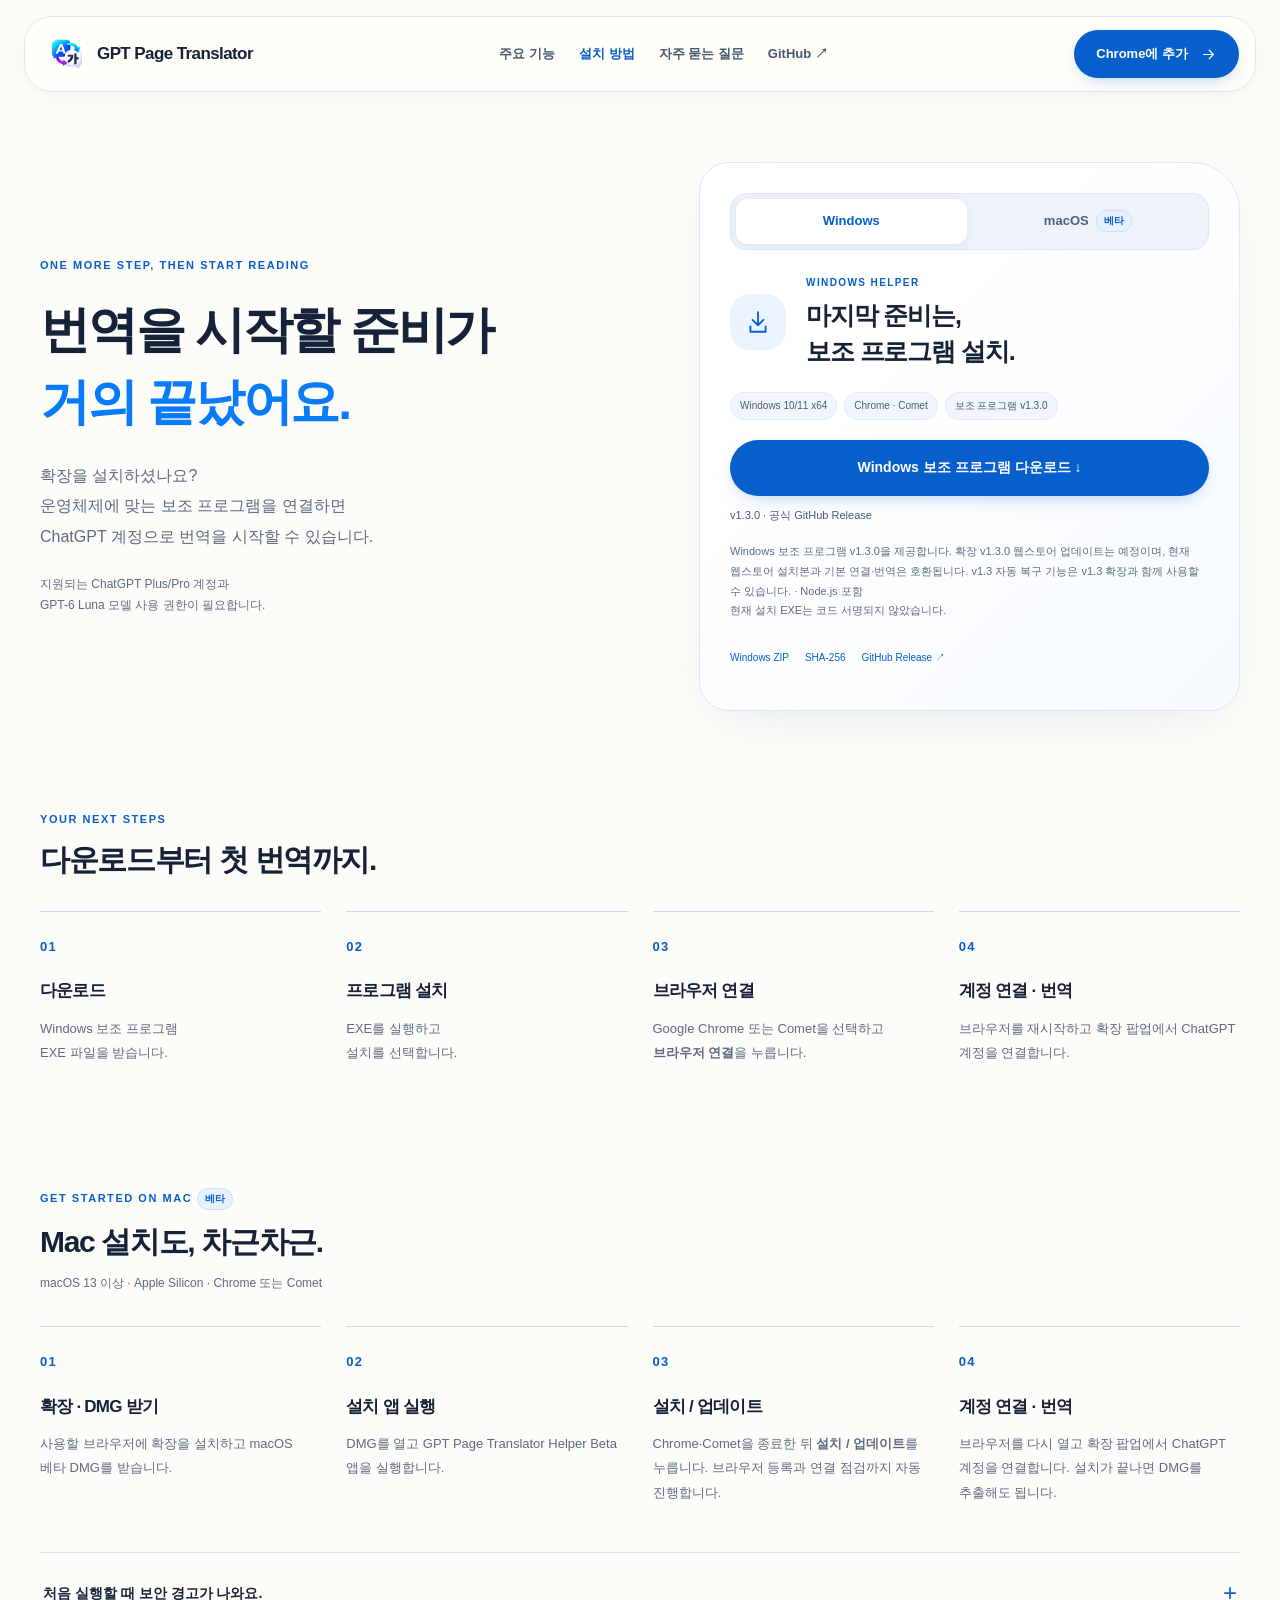
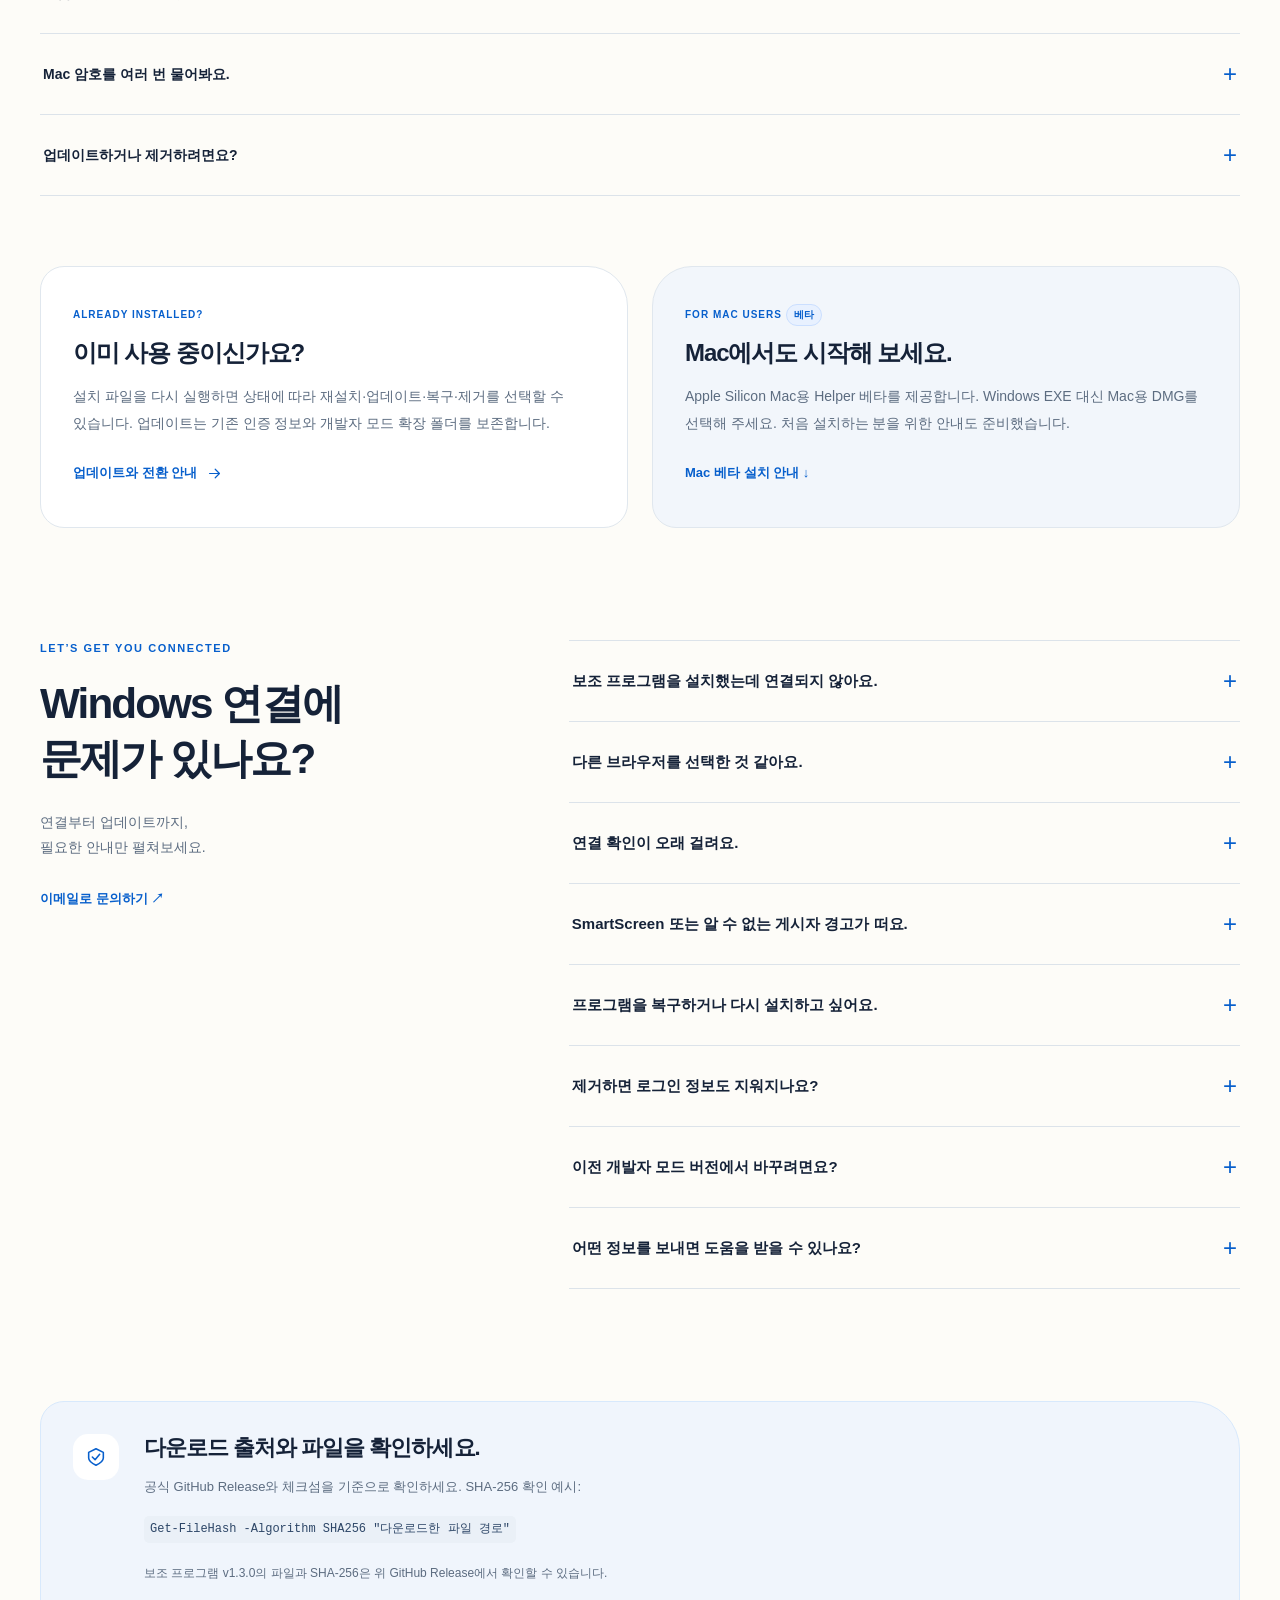
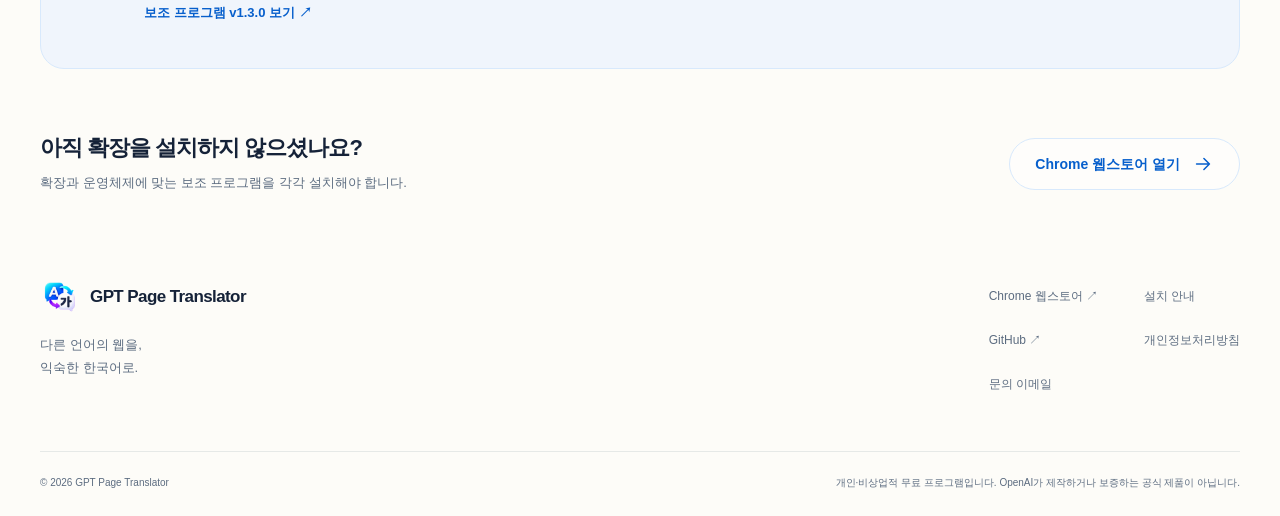
==== commit 02a7bff4: "Add macOS Helper beta download and installation guide Add Windows/macOS selector while preserving ex" ====
--- a/install.html
+++ b/install.html
@@ -1,6 +1,6 @@
 <!doctype html>
-<html lang="ko"><head><meta charset="utf-8"><meta name="viewport" content="width=device-width,initial-scale=1"><meta name="color-scheme" content="light"><meta name="theme-color" content="#FDFCF8"><title>Windows 설치·연결 — GPT Page Translator</title><meta name="description" content="Windows 보조 프로그램 다운로드 및 Chrome·Comet 연결 안내. ChatGPT 계정 연결과 업데이트·복구 방법을 확인하세요."><link rel="icon" href="assets/logo.png" type="image/png"><link rel="stylesheet" href="style.css"><script defer src="release-config.js"></script><script defer src="site.js"></script></head><body><a class="skip-link" href="#main">본문으로 건너뛰기</a><header class="nav-wrap"><nav class="nav" aria-label="주 메뉴"><a class="brand" href="index.html" aria-label="GPT Page Translator 홈"><img src="assets/logo.png" width="40" height="40" alt=""><span>GPT Page<br class="brand-break"> Translator</span></a><div class="nav-links"><a href="index.html#features">주요 기능</a><a href="install.html" aria-current="page">설치 방법</a><a href="index.html#faq">자주 묻는 질문</a><a href="https://github.com/anthony1234567816/gpt-page-translator-downloads" target="_blank" rel="noopener noreferrer">GitHub ↗</a></div><a class="button primary nav-cta" href="https://chromewebstore.google.com/detail/nfgonbjadjmfjcickpocfhgefhbcdegk" target="_blank" rel="noopener noreferrer">Chrome에 추가 <svg class="icon" viewBox="0 0 24 24" fill="none" stroke="currentColor" stroke-width="1.7" stroke-linecap="round" stroke-linejoin="round" aria-hidden="true"><path d="M5 12h14m-6-6 6 6-6 6"/></svg></a><details class="mobile-menu"><summary aria-label="모바일 메뉴 열기">메뉴 <span aria-hidden="true">☰</span></summary><div><a href="index.html#features">주요 기능</a><a href="install.html">설치 방법</a><a href="index.html#faq">자주 묻는 질문</a><a href="https://github.com/anthony1234567816/gpt-page-translator-downloads" target="_blank" rel="noopener noreferrer">GitHub ↗</a><a href="https://chromewebstore.google.com/detail/nfgonbjadjmfjcickpocfhgefhbcdegk" target="_blank" rel="noopener noreferrer">Chrome에 추가 ↗</a></div></details></nav></header><main id="main" class="install-main"><section class="install-hero wrap"><div class="install-intro"><p class="eyebrow">ONE MORE STEP, THEN START READING</p><h1>번역을 시작할 준비가<br><span class="blue-word">거의 끝났어요.</span></h1><p class="lead">확장을 설치하셨나요?<br>Windows 보조 프로그램을 연결하면<br class="desktop-br"> ChatGPT 계정으로 번역을 시작할 수 있습니다.</p><p class="install-requirements">지원되는 ChatGPT Plus/Pro 계정과<br>GPT-6 Luna 모델 사용 권한이 필요합니다.</p></div><aside class="download-card" aria-labelledby="download-title"><div class="download-heading"><span class="download-icon"><svg class="icon" viewBox="0 0 24 24" fill="none" stroke="currentColor" stroke-width="1.7" stroke-linecap="round" stroke-linejoin="round" aria-hidden="true"><path d="M12 3v12m-5-5 5 5 5-5M5 16v5h14v-5"/></svg></span><div><p class="eyebrow">WINDOWS HELPER</p><h2 id="download-title">마지막 준비는,<br>보조 프로그램 설치.</h2></div></div><div class="download-meta"><span>Windows 10/11 x64</span><span>Chrome · Comet</span><span>보조 프로그램 v<span data-helper-version>1.3.0</span></span></div><button class="button primary download-primary" type="button" data-download="exe" disabled>Windows 보조 프로그램 다운로드 <svg class="icon" viewBox="0 0 24 24" fill="none" stroke="currentColor" stroke-width="1.7" stroke-linecap="round" stroke-linejoin="round" aria-hidden="true"><path d="M12 3v12m-5-5 5 5 5-5M5 16v5h14v-5"/></svg></button><p class="release-status" data-release-status role="status">v1.3.0 · 공식 GitHub Release</p><p class="download-detail">Windows 보조 프로그램 v1.3.0을 제공합니다. 확장 v1.3.0 웹스토어 업데이트는 예정이며, 현재 웹스토어 설치본과 기본 연결·번역은 호환됩니다. v1.3 자동 복구 기능은 v1.3 확장과 함께 사용할 수 있습니다. · Node.js 포함<br>현재 설치 EXE는 코드 서명되지 않았습니다.</p><div class="download-links"><span data-download="zip">Windows ZIP</span><span data-download="sha256">SHA-256</span><a href="https://github.com/anthony1234567816/gpt-page-translator-downloads/releases" data-release-link target="_blank" rel="noopener noreferrer">GitHub Release ↗</a></div><p class="mac-detected" data-mac-notice hidden>현재 Mac에서 접속하셨습니다. 이 파일은 Windows 전용이며 Mac용 DMG는 아직 제공하지 않습니다.</p></aside></section>
-<section class="install-steps wrap" id="setup"><div class="compact-heading"><p class="eyebrow">YOUR NEXT STEPS</p><h2>다운로드부터 첫 번역까지.</h2></div><ol class="steps steps-four"><li><span class="step-number">01</span><h3>다운로드</h3><p>Windows 보조 프로그램<br>EXE 파일을 받습니다.</p></li><li><span class="step-number">02</span><h3>프로그램 설치</h3><p>EXE를 실행하고<br>설치를 선택합니다.</p></li><li><span class="step-number">03</span><h3>브라우저 연결</h3><p>Google Chrome 또는 Comet을 선택하고 <strong>브라우저 연결</strong>을 누릅니다.</p></li><li><span class="step-number">04</span><h3>계정 연결 · 번역</h3><p>브라우저를 재시작하고 확장 팝업에서 ChatGPT 계정을 연결합니다.</p></li></ol></section>
-<section class="wrap onboarding-cards"><article class="info-card"><span class="small-kicker">ALREADY INSTALLED?</span><h2>이미 사용 중이신가요?</h2><p>설치 파일을 다시 실행하면 상태에 따라 재설치·업데이트·복구·제거를 선택할 수 있습니다. 업데이트는 기존 인증 정보와 개발자 모드 확장 폴더를 보존합니다.</p><a class="text-link" href="#troubleshooting">업데이트와 전환 안내 <svg class="icon" viewBox="0 0 24 24" fill="none" stroke="currentColor" stroke-width="1.7" stroke-linecap="round" stroke-linejoin="round" aria-hidden="true"><path d="M5 12h14m-6-6 6 6-6 6"/></svg></a></article><article class="info-card mac-card"><span class="small-kicker">FOR MAC USERS</span><h2>Mac 버전은 준비 중입니다.</h2><p>개발 환경에서 연결을 확인했지만, 일반 사용자용 DMG는 아직 출시하지 않았습니다. 현재 Windows 설치 파일은 macOS에서 사용할 수 없습니다.</p><a class="text-link" href="mailto:anthony1234567816@gmail.com">지원 문의 ↗</a></article></section>
-<section class="section wrap troubleshooting-layout" id="troubleshooting"><div><p class="eyebrow">LET’S GET YOU CONNECTED</p><h2>막히는 곳이<br>있으신가요?</h2><p class="muted">연결부터 업데이트까지,<br>필요한 안내만 펼쳐보세요.</p><a class="text-link" href="mailto:anthony1234567816@gmail.com">이메일로 문의하기 ↗</a></div><div class="accordion"><details><summary>보조 프로그램을 설치했는데 연결되지 않아요.<span aria-hidden="true">+</span></summary><div class="answer"><p>브라우저를 완전히 종료한 뒤 다시 열어보세요. 계속 안 되면 <kbd>Win + R</kbd>을 누르고 <code>%LOCALAPPDATA%\GPT Page Translator</code>를 입력하세요. <code>App\windows\Install.cmd</code>를 실행해 같은 브라우저를 선택하고 <strong>브라우저 연결</strong>을 누릅니다. 이 도구는 연결만 처리하며 재설치·복구는 다운로드한 EXE에서 진행합니다.</p></div></details><details><summary>다른 브라우저를 선택한 것 같아요.<span aria-hidden="true">+</span></summary><div class="answer"><p>Chrome을 쓴다면 Google Chrome을, Comet을 쓴다면 Comet을 선택해야 합니다. 두 브라우저를 모두 사용하면 각각 연결하세요. 확장 프로그램도 사용할 브라우저에 설치되어 있어야 합니다.</p></div></details><details><summary>연결 확인이 오래 걸려요.<span aria-hidden="true">+</span></summary><div class="answer"><p>파일과 로컬 연결을 확인하는 동안 30초~1분 이상 걸릴 수 있습니다. v1.3.0의 진행 막대와 경과 시간을 확인하고 완료될 때까지 기다려 주세요. 사전 점검이 완료된 뒤 실제 연결과 번역은 브라우저 확장에서 확인합니다.</p></div></details><details><summary>SmartScreen 또는 알 수 없는 게시자 경고가 떠요.<span aria-hidden="true">+</span></summary><div class="answer"><p>현재 설치 EXE는 코드 서명되지 않았습니다. 공식 배포처와 SHA-256을 확인하고 Windows 보안으로 파일을 검사하세요. 회사·학교 정책으로 차단되면 관리자에게 문의하세요. 보안 기능을 끄거나 백신 탐지를 우회해 실행하지 마세요.</p></div></details><details><summary>프로그램을 복구하거나 다시 설치하고 싶어요.<span aria-hidden="true">+</span></summary><div class="answer"><p>브라우저를 종료하고 설치 EXE를 다시 실행하세요. 상태에 따라 재설치·업데이트·복구를 선택할 수 있습니다. 더 최신 버전이 이미 설치되어 있으면 해당 설치 파일로 다운그레이드할 수 없습니다.</p></div></details><details><summary>제거하면 로그인 정보도 지워지나요?<span aria-hidden="true">+</span></summary><div class="answer"><p>기본 제거는 ChatGPT 인증 정보와 기존 개발자 확장 폴더를 보존합니다. <strong>완전 삭제</strong>를 직접 선택하고 확인하면 인증·계정 데이터와 기존 확장 파일, 알려진 진단 로그도 삭제됩니다. 다시 로그인해야 합니다. 웹스토어 확장과 브라우저 설정은 별도이며 원격 ChatGPT 승인 해제는 보장하지 않습니다.</p></div></details><details><summary>이전 개발자 모드 버전에서 바꾸려면요?<span aria-hidden="true">+</span></summary><div class="answer"><p>v1.3.0 업데이트는 기존 <code>App\extension</code>을 같은 위치에 보존합니다. 번역 속도·자동 사이트 등 설정을 기록한 뒤 웹스토어 버전으로 전환하세요. 개발자 확장을 제거하면 브라우저 설정이 초기화될 수 있습니다. 서로 다른 ID의 이전 확장과 스토어 확장을 동시에 켜지 마세요.</p></div></details><details><summary>어떤 정보를 보내면 도움을 받을 수 있나요?<span aria-hidden="true">+</span></summary><div class="answer"><p>Windows·브라우저·보조 프로그램 버전과 오류 코드를 알려주세요. 설치 로그는 <code>%LOCALAPPDATA%\GPT Page Translator\installer-log.jsonl</code>, 연결 점검 진단은 같은 폴더의 <code>connection-check-result.txt</code>입니다. 비밀번호·인증 파일·토큰·개인 웹페이지 본문은 보내지 마세요.</p></div></details></div></section>
-<section class="wrap security-panel"><span class="feature-icon"><svg class="icon" viewBox="0 0 24 24" fill="none" stroke="currentColor" stroke-width="1.7" stroke-linecap="round" stroke-linejoin="round" aria-hidden="true"><path d="m12 3 8 4v6c0 4-8 8-8 8s-8-4-8-8V7l8-4Z"/><path d="m8 12 3 3 5-6"/></svg></span><div><h2>다운로드 출처와 파일을 확인하세요.</h2><p>공식 GitHub Release와 체크섬을 기준으로 확인하세요. SHA-256 확인 예시:</p><code>Get-FileHash -Algorithm SHA256 "다운로드한 파일 경로"</code><p class="release-footnote">보조 프로그램 v1.3.0의 파일과 SHA-256은 GitHub Release에서 확인할 수 있습니다.</p><a class="text-link" href="https://github.com/anthony1234567816/gpt-page-translator-downloads/releases/tag/v1.3.0" target="_blank" rel="noopener noreferrer">보조 프로그램 v1.3.0 보기 ↗</a></div></section><section class="wrap already-extension"><div><h2>아직 확장을 설치하지 않으셨나요?</h2><p>확장과 Windows 보조 프로그램을 각각 설치해야 합니다.</p></div><a class="button outline" href="https://chromewebstore.google.com/detail/nfgonbjadjmfjcickpocfhgefhbcdegk" target="_blank" rel="noopener noreferrer">Chrome 웹스토어 열기 <svg class="icon" viewBox="0 0 24 24" fill="none" stroke="currentColor" stroke-width="1.7" stroke-linecap="round" stroke-linejoin="round" aria-hidden="true"><path d="M5 12h14m-6-6 6 6-6 6"/></svg></a></section></main><footer class="footer wrap"><div class="footer-top"><div><a class="brand" href="index.html"><img src="assets/logo.png" width="40" height="40" alt=""><span>GPT Page Translator</span></a><p>다른 언어의 웹을,<br>익숙한 한국어로.</p></div><nav aria-label="하단 메뉴"><a href="https://chromewebstore.google.com/detail/nfgonbjadjmfjcickpocfhgefhbcdegk" target="_blank" rel="noopener noreferrer">Chrome 웹스토어 ↗</a><a href="install.html">Windows 설치 안내</a><a href="https://github.com/anthony1234567816/gpt-page-translator-downloads" target="_blank" rel="noopener noreferrer">GitHub ↗</a><a href="privacy.html">개인정보처리방침</a><a href="mailto:anthony1234567816@gmail.com">문의 이메일</a></nav></div><div class="footer-bottom"><span>© 2026 GPT Page Translator</span><p>개인·비상업적 무료 프로그램입니다. OpenAI가 제작하거나 보증하는 공식 제품이 아닙니다.</p></div></footer></body></html>+<html lang="ko"><head><meta charset="utf-8"><meta name="viewport" content="width=device-width,initial-scale=1"><meta name="color-scheme" content="light"><meta name="theme-color" content="#FDFCF8"><title>설치·연결 — GPT Page Translator</title><meta name="description" content="Windows·macOS 베타 보조 프로그램 다운로드 및 Chrome·Comet 연결 안내. ChatGPT 계정 연결과 업데이트·복구 방법을 확인하세요."><link rel="icon" href="assets/logo.png" type="image/png"><link rel="stylesheet" href="style.css"><script defer src="release-config.js"></script><script defer src="site.js"></script></head><body><a class="skip-link" href="#main">본문으로 건너뛰기</a><header class="nav-wrap"><nav class="nav" aria-label="주 메뉴"><a class="brand" href="index.html" aria-label="GPT Page Translator 홈"><img src="assets/logo.png" width="40" height="40" alt=""><span>GPT Page<br class="brand-break"> Translator</span></a><div class="nav-links"><a href="index.html#features">주요 기능</a><a href="install.html" aria-current="page">설치 방법</a><a href="index.html#faq">자주 묻는 질문</a><a href="https://github.com/anthony1234567816/gpt-page-translator-downloads" target="_blank" rel="noopener noreferrer">GitHub ↗</a></div><a class="button primary nav-cta" href="https://chromewebstore.google.com/detail/nfgonbjadjmfjcickpocfhgefhbcdegk" target="_blank" rel="noopener noreferrer">Chrome에 추가 <svg class="icon" viewBox="0 0 24 24" fill="none" stroke="currentColor" stroke-width="1.7" stroke-linecap="round" stroke-linejoin="round" aria-hidden="true"><path d="M5 12h14m-6-6 6 6-6 6"/></svg></a><details class="mobile-menu"><summary aria-label="모바일 메뉴 열기">메뉴 <span aria-hidden="true">☰</span></summary><div><a href="index.html#features">주요 기능</a><a href="install.html">설치 방법</a><a href="index.html#faq">자주 묻는 질문</a><a href="https://github.com/anthony1234567816/gpt-page-translator-downloads" target="_blank" rel="noopener noreferrer">GitHub ↗</a><a href="https://chromewebstore.google.com/detail/nfgonbjadjmfjcickpocfhgefhbcdegk" target="_blank" rel="noopener noreferrer">Chrome에 추가 ↗</a></div></details></nav></header><main id="main" class="install-main"><section class="install-hero wrap"><div class="install-intro"><p class="eyebrow">ONE MORE STEP, THEN START READING</p><h1>번역을 시작할 준비가<br><span class="blue-word">거의 끝났어요.</span></h1><p class="lead">확장을 설치하셨나요?<br>운영체제에 맞는 보조 프로그램을 연결하면<br class="desktop-br"> ChatGPT 계정으로 번역을 시작할 수 있습니다.</p><p class="install-requirements">지원되는 ChatGPT Plus/Pro 계정과<br>GPT-6 Luna 모델 사용 권한이 필요합니다.</p></div><aside class="download-card" aria-label="보조 프로그램 다운로드"><div class="platform-picker" role="group" aria-label="다운로드 운영체제"><button type="button" data-platform="windows" aria-pressed="true">Windows</button><button type="button" data-platform="mac" aria-pressed="false">macOS <span class="beta-badge">베타</span></button></div><div data-platform-panel="windows"><div class="download-heading"><span class="download-icon"><svg class="icon" viewBox="0 0 24 24" fill="none" stroke="currentColor" stroke-width="1.7" stroke-linecap="round" stroke-linejoin="round" aria-hidden="true"><path d="M12 3v12m-5-5 5 5 5-5M5 16v5h14v-5"/></svg></span><div><p class="eyebrow">WINDOWS HELPER</p><h2 id="download-title">마지막 준비는,<br>보조 프로그램 설치.</h2></div></div><div class="download-meta"><span>Windows 10/11 x64</span><span>Chrome · Comet</span><span>보조 프로그램 v<span data-helper-version>1.3.0</span></span></div><button class="button primary download-primary" type="button" data-download="exe" disabled>Windows 보조 프로그램 다운로드 <svg class="icon" viewBox="0 0 24 24" fill="none" stroke="currentColor" stroke-width="1.7" stroke-linecap="round" stroke-linejoin="round" aria-hidden="true"><path d="M12 3v12m-5-5 5 5 5-5M5 16v5h14v-5"/></svg></button><p class="release-status" data-release-status role="status">v1.3.0 · 공식 GitHub Release</p><p class="download-detail">Windows 보조 프로그램 v1.3.0을 제공합니다. 확장 v1.3.0 웹스토어 업데이트는 예정이며, 현재 웹스토어 설치본과 기본 연결·번역은 호환됩니다. v1.3 자동 복구 기능은 v1.3 확장과 함께 사용할 수 있습니다. · Node.js 포함<br>현재 설치 EXE는 코드 서명되지 않았습니다.</p><div class="download-links"><span data-download="zip">Windows ZIP</span><span data-download="sha256">SHA-256</span><a href="https://github.com/anthony1234567816/gpt-page-translator-downloads/releases" data-release-link target="_blank" rel="noopener noreferrer">GitHub Release ↗</a></div></div><div data-platform-panel="mac" hidden><div class="download-heading"><span class="download-icon" aria-hidden="true">⌘</span><div><p class="eyebrow">MACOS HELPER <span class="beta-badge">베타</span></p><h2 id="mac-download-title">Mac에서도,<br>자연스럽게 읽어요.</h2></div></div><div class="download-meta"><span>macOS 13 이상</span><span>Apple Silicon</span><span>Chrome · Comet</span><span>v1.3.0 · 베타</span></div><a class="button primary download-primary" href="https://github.com/anthony1234567816/gpt-page-translator-downloads/releases/download/macos-v1.3.0-beta/GPT-Page-Translator-macOS-arm64-1.3.0-beta.dmg" download>macOS 베타 다운로드 ↓</a><p class="release-status">Apple Silicon용 DMG · Intel Mac 미지원</p><p class="download-detail">확장과 함께 설치하는 Mac용 보조 프로그램입니다.<br>기존 ChatGPT 계정 연결과 번역 기능을 사용할 수 있습니다.</p><div class="beta-note"><strong>먼저 확인해 주세요</strong><p>Apple Developer ID 서명·공증 전 베타입니다. 처음 실행할 때 macOS 실행 허용과 Keychain 접근을 위한 Mac 암호 입력이 필요할 수 있습니다.</p></div><div class="download-links"><a href="#mac-setup">Mac 설치 방법 ↓</a><a href="https://github.com/anthony1234567816/gpt-page-translator-downloads/releases/download/macos-v1.3.0-beta/SHA256SUMS-beta.txt">SHA-256</a></div></div><noscript><p>Mac을 사용하시나요? <a href="https://github.com/anthony1234567816/gpt-page-translator-downloads/releases/download/macos-v1.3.0-beta/GPT-Page-Translator-macOS-arm64-1.3.0-beta.dmg">macOS 베타 DMG 받기</a> · <a href="#mac-setup">Mac 설치 안내</a></p></noscript></aside></section>
+<section class="install-steps wrap" id="setup" data-platform-only="windows"><div class="compact-heading"><p class="eyebrow">YOUR NEXT STEPS</p><h2>다운로드부터 첫 번역까지.</h2></div><ol class="steps steps-four"><li><span class="step-number">01</span><h3>다운로드</h3><p>Windows 보조 프로그램<br>EXE 파일을 받습니다.</p></li><li><span class="step-number">02</span><h3>프로그램 설치</h3><p>EXE를 실행하고<br>설치를 선택합니다.</p></li><li><span class="step-number">03</span><h3>브라우저 연결</h3><p>Google Chrome 또는 Comet을 선택하고 <strong>브라우저 연결</strong>을 누릅니다.</p></li><li><span class="step-number">04</span><h3>계정 연결 · 번역</h3><p>브라우저를 재시작하고 확장 팝업에서 ChatGPT 계정을 연결합니다.</p></li></ol></section>
+<section class="install-steps wrap mac-setup" id="mac-setup"><div class="compact-heading"><p class="eyebrow">GET STARTED ON MAC <span class="beta-badge">베타</span></p><h2>Mac 설치도, 차근차근.</h2><p class="muted">macOS 13 이상 · Apple Silicon · Chrome 또는 Comet</p></div><ol class="steps steps-four"><li><span class="step-number">01</span><h3>확장 · DMG 받기</h3><p>사용할 브라우저에 확장을 설치하고 macOS 베타 DMG를 받습니다.</p></li><li><span class="step-number">02</span><h3>설치 앱 실행</h3><p>DMG를 열고 GPT Page Translator Helper Beta 앱을 실행합니다.</p></li><li><span class="step-number">03</span><h3>설치 / 업데이트</h3><p>Chrome·Comet을 종료한 뒤 <strong>설치 / 업데이트</strong>를 누릅니다. 브라우저 등록과 연결 점검까지 자동 진행합니다.</p></li><li><span class="step-number">04</span><h3>계정 연결 · 번역</h3><p>브라우저를 다시 열고 확장 팝업에서 ChatGPT 계정을 연결합니다. 설치가 끝나면 DMG를 추출해도 됩니다.</p></li></ol><div class="mac-help accordion"><details><summary>처음 실행할 때 보안 경고가 나와요.<span aria-hidden="true">+</span></summary><div class="answer"><p>현재 베타는 Apple Developer ID 서명·공증 전입니다. 공식 출처와 SHA-256을 확인하고, 실행을 시도한 뒤 시스템 설정 → 개인정보 보호 및 보안에서 실행 허용 여부를 확인하세요. macOS 버전에 따라 ‘확인 없이 열기’ 또는 ‘Open Anyway’로 표시될 수 있습니다. 손상 또는 악성코드 경고를 같은 이유로 단정하지 마세요.</p></div></details><details><summary>Mac 암호를 여러 번 물어봐요.<span aria-hidden="true">+</span></summary><div class="answer"><p>현재 사용자 계정에 설치하며, 인증 정보 보호를 위한 Keychain 접근 과정에서 Mac 로그인 암호나 허용을 요청할 수 있습니다. 요청은 여러 번 나타날 수 있으니 창에 표시된 앱과 요청 내용을 확인해 주세요.</p></div></details><details><summary>업데이트하거나 제거하려면요?<span aria-hidden="true">+</span></summary><div class="answer"><p>사용자 Applications 폴더의 GPT Page Translator Helper Beta 앱을 여세요. 업데이트·연결 복구는 설치 / 업데이트로 진행합니다. 기본 제거는 ChatGPT 인증 정보를 보존합니다. 기존 연결이 있었다면 제거 시 복원합니다.</p></div></details></div></section><section class="wrap onboarding-cards"><article class="info-card"><span class="small-kicker">ALREADY INSTALLED?</span><h2>이미 사용 중이신가요?</h2><p>설치 파일을 다시 실행하면 상태에 따라 재설치·업데이트·복구·제거를 선택할 수 있습니다. 업데이트는 기존 인증 정보와 개발자 모드 확장 폴더를 보존합니다.</p><a class="text-link" href="#troubleshooting">업데이트와 전환 안내 <svg class="icon" viewBox="0 0 24 24" fill="none" stroke="currentColor" stroke-width="1.7" stroke-linecap="round" stroke-linejoin="round" aria-hidden="true"><path d="M5 12h14m-6-6 6 6-6 6"/></svg></a></article><article class="info-card mac-card"><span class="small-kicker">FOR MAC USERS <span class="beta-badge">베타</span></span><h2>Mac에서도 시작해 보세요.</h2><p>Apple Silicon Mac용 Helper 베타를 제공합니다. Windows EXE 대신 Mac용 DMG를 선택해 주세요. 처음 설치하는 분을 위한 안내도 준비했습니다.</p><a class="text-link" href="#mac-setup">Mac 베타 설치 안내 ↓</a></article></section>
+<section class="section wrap troubleshooting-layout" id="troubleshooting"><div><p class="eyebrow">LET’S GET YOU CONNECTED</p><h2>Windows 연결에<br>문제가 있나요?</h2><p class="muted">연결부터 업데이트까지,<br>필요한 안내만 펼쳐보세요.</p><a class="text-link" href="mailto:anthony1234567816@gmail.com">이메일로 문의하기 ↗</a></div><div class="accordion"><details><summary>보조 프로그램을 설치했는데 연결되지 않아요.<span aria-hidden="true">+</span></summary><div class="answer"><p>브라우저를 완전히 종료한 뒤 다시 열어보세요. 계속 안 되면 <kbd>Win + R</kbd>을 누르고 <code>%LOCALAPPDATA%\GPT Page Translator</code>를 입력하세요. <code>App\windows\Install.cmd</code>를 실행해 같은 브라우저를 선택하고 <strong>브라우저 연결</strong>을 누릅니다. 이 도구는 연결만 처리하며 재설치·복구는 다운로드한 EXE에서 진행합니다.</p></div></details><details><summary>다른 브라우저를 선택한 것 같아요.<span aria-hidden="true">+</span></summary><div class="answer"><p>Chrome을 쓴다면 Google Chrome을, Comet을 쓴다면 Comet을 선택해야 합니다. 두 브라우저를 모두 사용하면 각각 연결하세요. 확장 프로그램도 사용할 브라우저에 설치되어 있어야 합니다.</p></div></details><details><summary>연결 확인이 오래 걸려요.<span aria-hidden="true">+</span></summary><div class="answer"><p>파일과 로컬 연결을 확인하는 동안 30초~1분 이상 걸릴 수 있습니다. v1.3.0의 진행 막대와 경과 시간을 확인하고 완료될 때까지 기다려 주세요. 사전 점검이 완료된 뒤 실제 연결과 번역은 브라우저 확장에서 확인합니다.</p></div></details><details><summary>SmartScreen 또는 알 수 없는 게시자 경고가 떠요.<span aria-hidden="true">+</span></summary><div class="answer"><p>현재 설치 EXE는 코드 서명되지 않았습니다. 공식 배포처와 SHA-256을 확인하고 Windows 보안으로 파일을 검사하세요. 회사·학교 정책으로 차단되면 관리자에게 문의하세요. 보안 기능을 끄거나 백신 탐지를 우회해 실행하지 마세요.</p></div></details><details><summary>프로그램을 복구하거나 다시 설치하고 싶어요.<span aria-hidden="true">+</span></summary><div class="answer"><p>브라우저를 종료하고 설치 EXE를 다시 실행하세요. 상태에 따라 재설치·업데이트·복구를 선택할 수 있습니다. 더 최신 버전이 이미 설치되어 있으면 해당 설치 파일로 다운그레이드할 수 없습니다.</p></div></details><details><summary>제거하면 로그인 정보도 지워지나요?<span aria-hidden="true">+</span></summary><div class="answer"><p>기본 제거는 ChatGPT 인증 정보와 기존 개발자 확장 폴더를 보존합니다. <strong>완전 삭제</strong>를 직접 선택하고 확인하면 인증·계정 데이터와 기존 확장 파일, 알려진 진단 로그도 삭제됩니다. 다시 로그인해야 합니다. 웹스토어 확장과 브라우저 설정은 별도이며 원격 ChatGPT 승인 해제는 보장하지 않습니다.</p></div></details><details><summary>이전 개발자 모드 버전에서 바꾸려면요?<span aria-hidden="true">+</span></summary><div class="answer"><p>v1.3.0 업데이트는 기존 <code>App\extension</code>을 같은 위치에 보존합니다. 번역 속도·자동 사이트 등 설정을 기록한 뒤 웹스토어 버전으로 전환하세요. 개발자 확장을 제거하면 브라우저 설정이 초기화될 수 있습니다. 서로 다른 ID의 이전 확장과 스토어 확장을 동시에 켜지 마세요.</p></div></details><details><summary>어떤 정보를 보내면 도움을 받을 수 있나요?<span aria-hidden="true">+</span></summary><div class="answer"><p>Windows·브라우저·보조 프로그램 버전과 오류 코드를 알려주세요. 설치 로그는 <code>%LOCALAPPDATA%\GPT Page Translator\installer-log.jsonl</code>, 연결 점검 진단은 같은 폴더의 <code>connection-check-result.txt</code>입니다. 비밀번호·인증 파일·토큰·개인 웹페이지 본문은 보내지 마세요.</p></div></details></div></section>
+<section class="wrap security-panel"><span class="feature-icon"><svg class="icon" viewBox="0 0 24 24" fill="none" stroke="currentColor" stroke-width="1.7" stroke-linecap="round" stroke-linejoin="round" aria-hidden="true"><path d="m12 3 8 4v6c0 4-8 8-8 8s-8-4-8-8V7l8-4Z"/><path d="m8 12 3 3 5-6"/></svg></span><div><h2>다운로드 출처와 파일을 확인하세요.</h2><p>공식 GitHub Release와 체크섬을 기준으로 확인하세요. SHA-256 확인 예시:</p><code>Get-FileHash -Algorithm SHA256 "다운로드한 파일 경로"</code><p class="release-footnote">보조 프로그램 v1.3.0의 파일과 SHA-256은 GitHub Release에서 확인할 수 있습니다.</p><a class="text-link" href="https://github.com/anthony1234567816/gpt-page-translator-downloads/releases/tag/v1.3.0" target="_blank" rel="noopener noreferrer">보조 프로그램 v1.3.0 보기 ↗</a></div></section><section class="wrap already-extension"><div><h2>아직 확장을 설치하지 않으셨나요?</h2><p>확장과 운영체제에 맞는 보조 프로그램을 각각 설치해야 합니다.</p></div><a class="button outline" href="https://chromewebstore.google.com/detail/nfgonbjadjmfjcickpocfhgefhbcdegk" target="_blank" rel="noopener noreferrer">Chrome 웹스토어 열기 <svg class="icon" viewBox="0 0 24 24" fill="none" stroke="currentColor" stroke-width="1.7" stroke-linecap="round" stroke-linejoin="round" aria-hidden="true"><path d="M5 12h14m-6-6 6 6-6 6"/></svg></a></section></main><footer class="footer wrap"><div class="footer-top"><div><a class="brand" href="index.html"><img src="assets/logo.png" width="40" height="40" alt=""><span>GPT Page Translator</span></a><p>다른 언어의 웹을,<br>익숙한 한국어로.</p></div><nav aria-label="하단 메뉴"><a href="https://chromewebstore.google.com/detail/nfgonbjadjmfjcickpocfhgefhbcdegk" target="_blank" rel="noopener noreferrer">Chrome 웹스토어 ↗</a><a href="install.html">설치 안내</a><a href="https://github.com/anthony1234567816/gpt-page-translator-downloads" target="_blank" rel="noopener noreferrer">GitHub ↗</a><a href="privacy.html">개인정보처리방침</a><a href="mailto:anthony1234567816@gmail.com">문의 이메일</a></nav></div><div class="footer-bottom"><span>© 2026 GPT Page Translator</span><p>개인·비상업적 무료 프로그램입니다. OpenAI가 제작하거나 보증하는 공식 제품이 아닙니다.</p></div></footer></body></html>
--- a/style.css
+++ b/style.css
@@ -19,3 +19,6 @@
  .button.download-primary:active:not(:disabled){transform:scale(.99)}
 }
 @media(prefers-reduced-motion:reduce){.button.download-primary:hover,.button.download-primary:active{transform:none!important}}
+
+/* macOS beta: retain existing card, typography and page layout. */
+.platform-picker{display:flex;gap:6px;padding:5px;background:#eef3fa;border:1px solid var(--border);border-radius:16px;margin-bottom:25px}.platform-picker button{flex:1;border:0;background:transparent;color:#4a607d;border-radius:12px;padding:11px 10px;font:inherit;font-size:13px;font-weight:650;cursor:pointer;display:flex;justify-content:center;align-items:center;gap:7px}.platform-picker button[aria-pressed="true"]{background:#fff;color:var(--cta);box-shadow:0 2px 8px #1c416013}.platform-picker button:focus-visible{outline:2px solid var(--cta);outline-offset:2px}.beta-badge{display:inline-flex;vertical-align:middle;align-items:center;background:#e8f1ff;border:1px solid #cbdfff;color:#075fcc;border-radius:999px;padding:2px 7px;font-size:10px;font-weight:700;letter-spacing:0;line-height:1.6}.beta-note{background:#f0f5fc;border:1px solid #deebfb;border-radius:14px;padding:13px 15px;margin-top:17px;font-size:11px;color:#435b7b;line-height:1.8}.beta-note strong{color:#233e60}.beta-note p{margin:4px 0 0}.preview-note{font-size:10px;color:var(--muted);margin-top:8px;line-height:1.7}.mac-setup{padding-top:36px}.mac-setup .compact-heading .muted{font-size:12px;margin-top:12px}.mac-help{margin-top:30px}.mac-help summary{font-size:14px;min-height:64px}.mac-help .answer p{font-size:13px}[data-platform-panel][hidden],[data-platform-only][hidden]{display:none!important}@media(max-width:600px){.platform-picker{margin-bottom:20px}.platform-picker button{font-size:12px}.beta-note{font-size:11px}}
